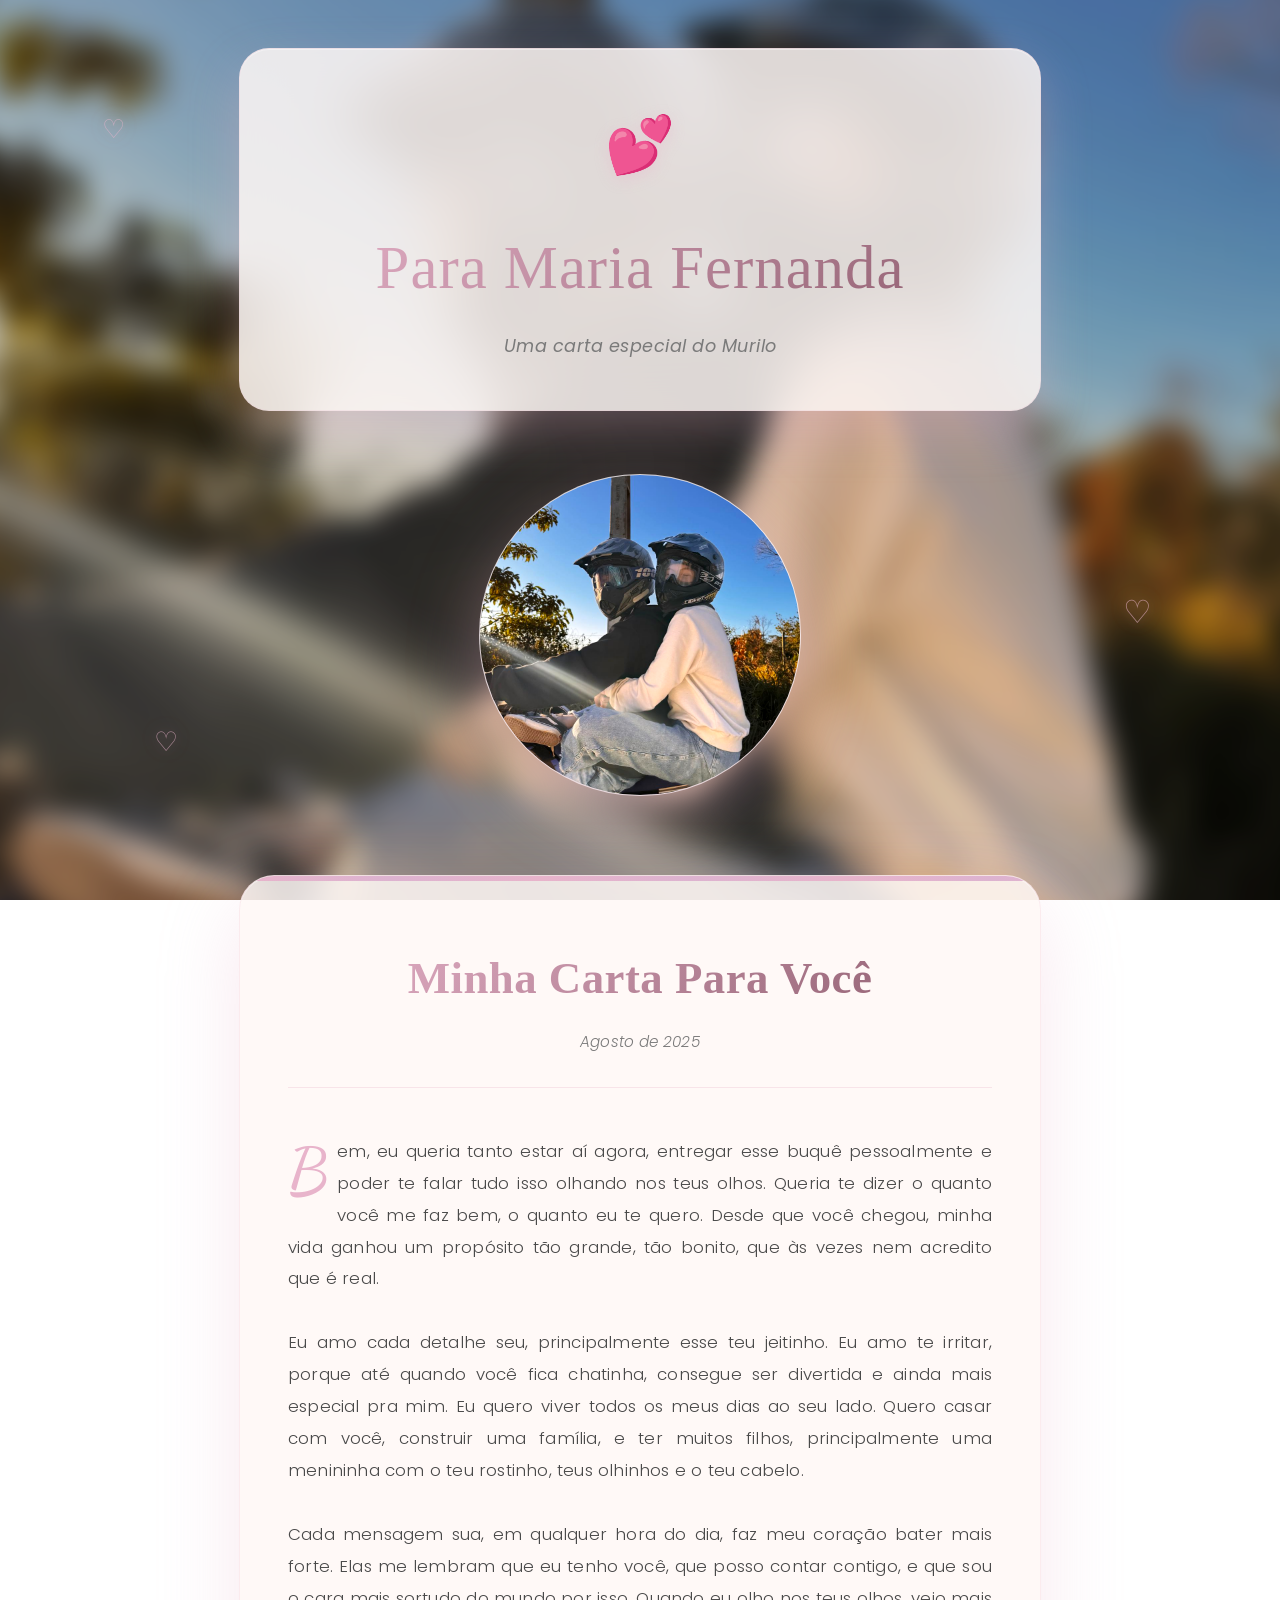
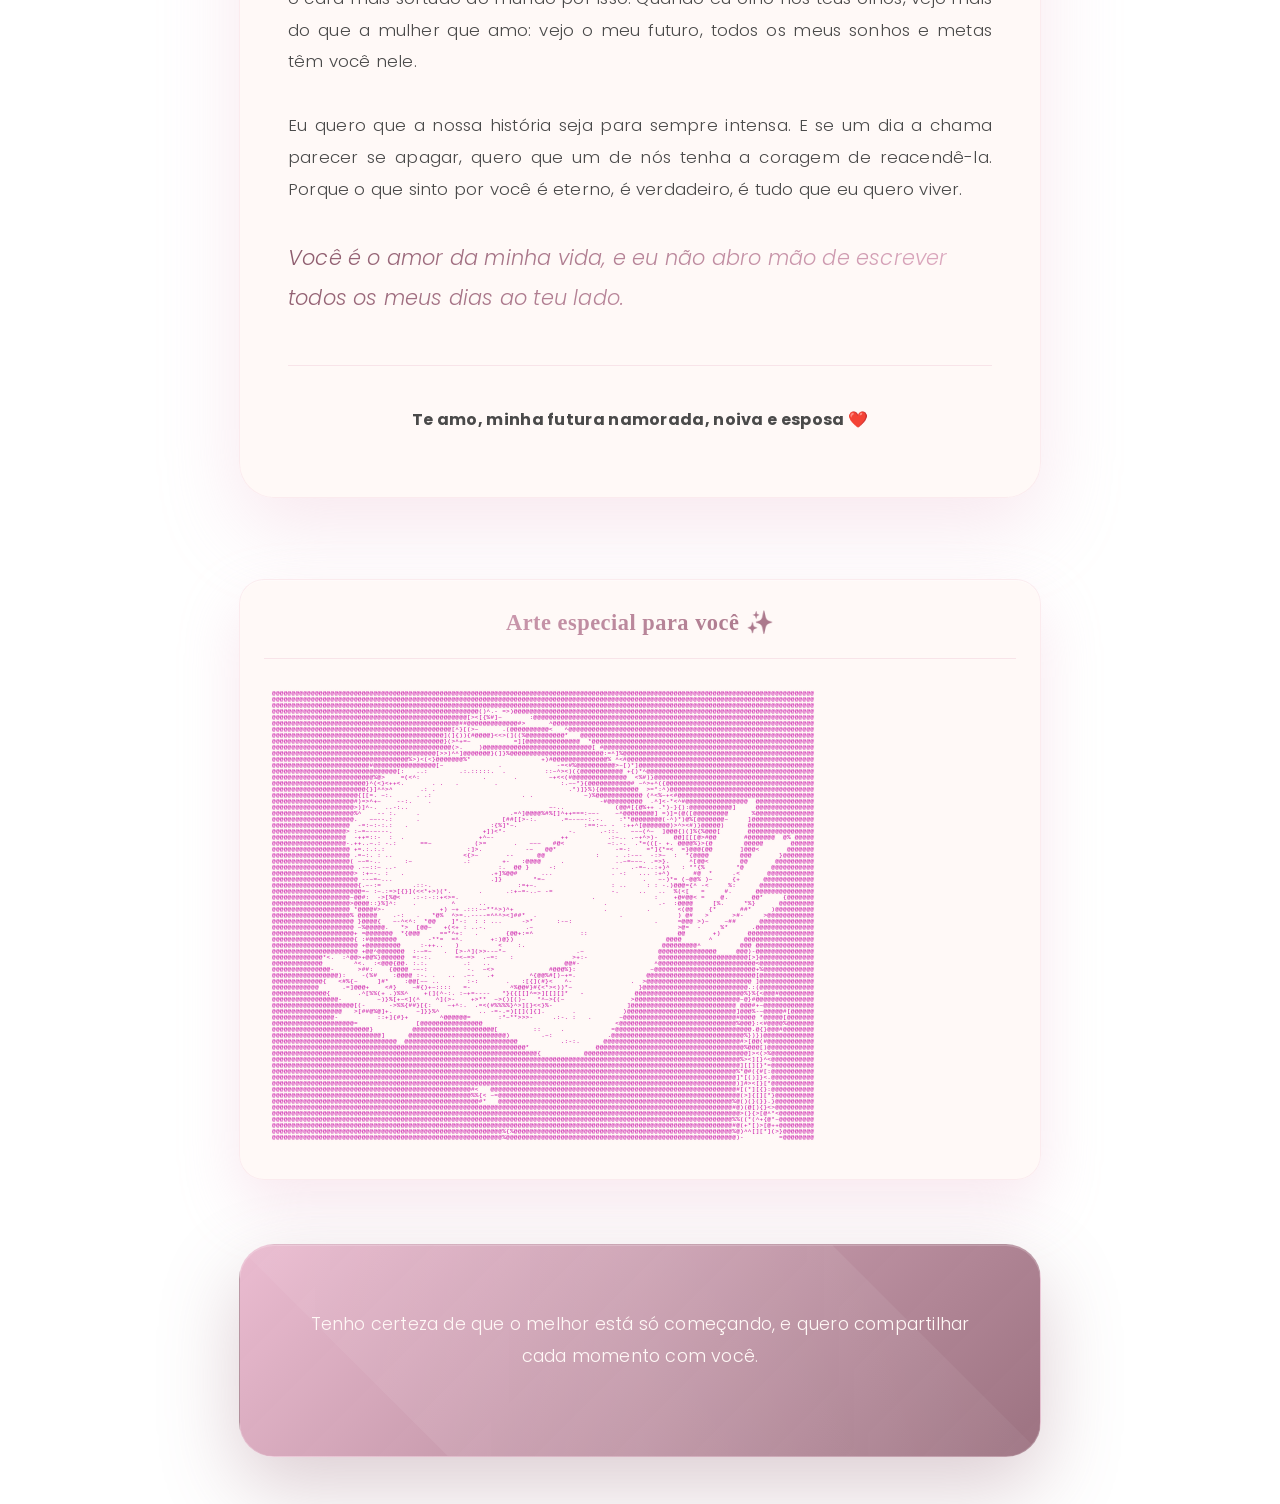
==== index.html @ eff7fea3 "Add files via upload" ====
<!DOCTYPE html>
<html lang="pt-BR">
<head>
    <meta charset="UTF-8">
    <meta name="viewport" content="width=device-width, initial-scale=1.0">
    <title>Para Mafe ❤️</title>
    <link rel="stylesheet" href="style.css">
    <link href="https://fonts.googleapis.com/css2?family=Inter:wght@300;400;500;600&family=Playfair+Display:wght@400;600;700&display=swap" rel="stylesheet">
    <link href="https://fonts.googleapis.com/css2?family=Poppins:wght@300;400;500;600;700&family=Dancing+Script:wght@400;500;600;700&family=Great+Vibes&display=swap" rel="stylesheet">
    <link href="https://fonts.cdnfonts.com/css/segoe-script" rel="stylesheet">
</head>
<body>
    <!-- Foto de fundo com blur -->
    <div class="background-photo">
        <img src="./2.jpeg" alt="Nossa foto especial" id="backgroundImg">
        <div class="photo-overlay"></div>
    </div>

    <!-- Corações flutuantes sutis -->
    <div class="floating-hearts">
        <div class="heart">♡</div>
        <div class="heart">♡</div>
        <div class="heart">♡</div>
    </div>

    <!-- Conteúdo principal -->
    <main class="container">
        <!-- Seção do cabeçalho -->
        <header class="main-header">
            <div class="heart-icon">💕</div>
            <h1 class="main-title">Para Maria Fernanda</h1>
            <p class="subtitle">Uma carta especial do Murilo</p>
        </header>

        <!-- Foto destacada no centro -->
        <section class="featured-photo-section">
            <div class="featured-photo-container">
                <div class="photo-frame-special">
                    <img src="./2.jpeg" alt="Nosso momento mais especial" onerror="this.style.display='none'; this.nextElementSibling.style.display='flex';">
                </div>
            </div>
        </section>

        <!-- Carta principal -->
        <section class="letter-section">
            <div class="letter-card">
                <div class="letter-header">
                    <h2 class="letter-title">Minha Carta Para Você</h2>
                    <div class="date">Agosto de 2025</div>
                </div>
                
                <div class="letter-content">
                    <p>Bem, eu queria tanto estar aí agora, entregar esse buquê pessoalmente e poder te falar tudo isso olhando nos teus olhos. Queria te dizer o quanto você me faz bem, o quanto eu te quero. Desde que você chegou, minha vida ganhou um propósito tão grande, tão bonito, que às vezes nem acredito que é real.</p>
                    
                    <p>Eu amo cada detalhe seu, principalmente esse teu jeitinho. Eu amo te irritar, porque até quando você fica chatinha, consegue ser divertida e ainda mais especial pra mim. Eu quero viver todos os meus dias ao seu lado. Quero casar com você, construir uma família, e ter muitos filhos, principalmente uma menininha com o teu rostinho, teus olhinhos e o teu cabelo.</p>
                    
                    <p>Cada mensagem sua, em qualquer hora do dia, faz meu coração bater mais forte. Elas me lembram que eu tenho você, que posso contar contigo, e que sou o cara mais sortudo do mundo por isso. Quando eu olho nos teus olhos, vejo mais do que a mulher que amo: vejo o meu futuro, todos os meus sonhos e metas têm você nele.</p>
                    
                    <p>Eu quero que a nossa história seja para sempre intensa. E se um dia a chama parecer se apagar, quero que um de nós tenha a coragem de reacendê-la. Porque o que sinto por você é eterno, é verdadeiro, é tudo que eu quero viver.</p>
                    
                    <p class="final-message">Você é o amor da minha vida, e eu não abro mão de escrever todos os meus dias ao teu lado.</p>
                    
                    <div class="signature">
                        <strong>Te amo, minha futura namorada, noiva e esposa ❤️</strong>
                    </div>
                </div>
            </div>
        </section>

        <!-- Arte ASCII -->
        <section class="ascii-art-section">
            <div class="ascii-container">
                <div class="ascii-frame">
                    <div class="ascii-caption">
                        <p>Arte especial para você ✨</p>
                    </div>
                    <pre class="ascii-art" id="asciiArt">
@@@@@@@@@@@@@@@@@@@@@@@@@@@@@@@@@@@@@@@@@@@@@@@@@@@@@@@@@@@@@@@@@@@@@@@@@@@@@@@@@@@@@@@@@@@@@@@@@@@@@@@@@@@@@@@@@@@@@@@@@@@@@@@@@@@@@@@@@@@
@@@@@@@@@@@@@@@@@@@@@@@@@@@@@@@@@@@@@@@@@@@@@@@@@@@@@@@@@@@@@@@@@@@@@@@@@@@@@@@@@@@@@@@@@@@@@@@@@@@@@@@@@@@@@@@@@@@@@@@@@@@@@@@@@@@@@@@@@@@
@@@@@@@@@@@@@@@@@@@@@@@@@@@@@@@@@@@@@@@@@@@@@@@@@@@@@@@@@@@@@@@@@@@@@@@@@@@@@@@@@@@@@@@@@@@@@@@@@@@@@@@@@@@@@@@@@@@@@@@@@@@@@@@@@@@@@@@@@@@
@@@@@@@@@@@@@@@@@@@@@@@@@@@@@@@@@@@@@@@@@@@@@@@@@@@@@()^.- =>)@@@@@@@@@@@@@@@@@@@@@@@@@@@@@@@@@@@@@@@@@@@@@@@@@@@@@@@@@@@@@@@@@@@@@@@@@@@@@
@@@@@@@@@@@@@@@@@@@@@@@@@@@@@@@@@@@@@@@@@@@@@@@@@@[><[{%#]~       :@@@@@@@@@@@@@@@@@@@@@@@@@@@@@@@@@@@@@@@@@@@@@@@@@@@@@@@@@@@@@@@@@@@@@@@@
@@@@@@@@@@@@@@@@@@@@@@@@@@@@@@@@@@@@@@@@@@@@@@@@##@@@@@@@@@@@@@#>      ^@@@@@@@@@@@@@@@@@@@@@@@@@@@@@@@@@@@@@@@@@@@@@@@@@@@@@@@@@@@@@@@@@@@
@@@@@@@@@@@@@@@@@@@@@@@@@@@@@@@@@@@@@@@@@@@@@@[^}[(>~      .(@@@@@@@@@@<   ^@@@@@@@@@@@@@@@@@@@@@@@@@@@@@@@@@@@@@@@@@@@@@@@@@@@@@@@@@@@@@@@
@@@@@@@@@@@@@@@@@@@@@@@@@@@@@@@@@@@@@@@@@@@@](]{)){#@@@@}<<>(]((%@@@@@@@@@@*   @@@@@@@@@@@@@@@@@@@@@@@@@@@@@@@@@@@@@@@@@@@@@@@@@@@@@@@@@@@@
@@@@@@@@@@@@@@@@@@@@@@@@@@@@@@@@@@@@@@@@@@@@}(>^+=~           =][@@@@@@@@@@@@@@  *@@@@@@@@@@@@@@@@@@@@@@@@@@@@@@@@@@@@@@@@@@@@@@@@@@@@@@@@@
@@@@@@@@@@@@@@@@@@@@@@@@@@@@@@@@@@@@@@@@@@@@@@(>.    )@@@@@@@@@@@@@@@@@@@@@@@@@@@@[ #@@@@@@@@@@@@@@@@@@@@@@@@@@@@@@@@@@@@@@@@@@@@@@@@@@@@@@
@@@@@@@@@@@@@@@@@@@@@@@@@@@@@@@@@@@@@@@@@@[>>)^^]@@@@@@@}(]}%@@@@@@@@@@@@@@@@@@@@@@@@:=^]%@@@@@@@@@@@@@@@@@@@@@@@@@@@@@@@@@@@@@@@@@@@@@@@@@
@@@@@@@@@@@@@@@@@@@@@@@@@@@@@@@@@@@%>)<(<}@@@@@@@%*                  +)#@@@@@@@@@@@@@@% ^<#@@@@@@@@@@@@@@@@@@@@@@@@@@@@@@@@@@@@@@@@@@@@@@@@
@@@@@@@@@@@@@@@@@@@@@@@@@#@@@@@@@@@@@@@@@@[~              .              -=<#%@@@@@@@@@@>~[)*]@@@@@@@@@@@@@@@@@@@@@@@@@@@@@@@@@@@@@@@@@@@@@
@@@@@@@@@@@@@@@@@@@@@@@@@@@@@@@@[:   ..:        .:.:::::.  .          ::~^><)({@@@@@@@@@@@ +{)*^@@@@@@@@@@@@@@@@@@@@@@@@@@@@@@@@@@@@@@@@@@@
@@@@@@@@@@@@@@@@@@@@@@@@@@%@>    =(<^:                .       .        ~+<<(#@@@@@@@@@@@@@@  <%#)}@@@@@@@@@@@@@@@@@@@@@@@@@@@@@@@@@@@@@@@@@
@@@@@@@@@@@@@@@@@@@@@@@@}^(<}<++<.       . .   .         .                :.~~*}{@@@@@@@@@@@# ~^>+^({@@@@@@@@@@@@@@@@@@@@@@@@@@@@@@@@@@@@@@
@@@@@@@@@@@@@@@@@@@@@@@@{}]^^>^       .: .                                  .*)]}%){@@@@@@@@@@  >=*:^)@@@@@@@@@@@@@@@@@@@@@@@@@@@@@@@@@@@@@
@@@@@@@@@@@@@@@@@@@@@@{[[=. ~:.      . .:                       . .             ~)%@@@@@@@@@@@@ (^<%~+<#@@@@@@@@@@@@@@@@@@@@@@@@@@@@@@@@@@@
@@@@@@@@@@@@@@@@@@@@@#)=>^+~    --:.    .                                           -#@@@@@@@@@  .^]<-*<^#@@@@@@@@@@@@@@@@  @@@@@@@@@@@@@@@
@@@@@@@@@@@@@@@@@@@@@>)]^-.  ..-:..                                    ~-..             (@@#[{@%++ .*)-}{):@@@@@@@@@@@]     @@@@@@@@@@@@@@@
@@@@@@@@@@@@@@@@@@@@@%^    -- :.     .                       .=^]@@@@%#%[]^++===:~~-    ~^@@@@@@@@] =)]=(@([@@@@@@@@@      %@@@@@@@@@@@@@@@
@@@@@@@@@@@@@@@@@@@@@.   ~~--.:      .                     [##[[>-:.      .=~-~~-:.-.    :**@@@@@@@@(-^)*)@%[@@@@@@@~     ]@@@@@@@@@@@@@@@@
@@@@@@@@@@@@@@@@@@@@  -=:~:-:.:   .                     :{%]*~.                 :==:~- -  :++^[@@@@@@@)>^><#)}@@@@@)      @@@@@@@@@@@@@@@@@
@@@@@@@@@@@@@@@@@@@> :~=~-~---.                       +])<*-                -.      .-::.   ~~~(^~  ]@@@{)(]%{%@@@[       @@@@@@@@@@@@@@@@@
@@@@@@@@@@@@@@@@@@@  -++=::-  :  .                   +^~-                 ++          .:~.. .~+^>)-    @@][[[@>#@@       #@@@@@@@  @% @@@@@
@@@@@@@@@@@@@@@@@@@-.++..~.: -.:      ==~           (>=       .   ~~~   #@<           ~:.-.  .*=(([- +. @@@@%}>{@        @@@@@       @@@@@@
@@@@@@@@@@@@@@@@@@@@ +=.:.:.:                     :]>.           -~   @@*               -=-:    =*]{*=<  =}@@@{@@       ]@@@<       @@@@@@@
@@@@@@@@@@@@@@@@@@@@ .=~:. : ..                  <{>~       --      @@             :    . .:-~-  -:>~  :  *{@@@@        @@@       }@@@@@@@@
@@@@@@@@@@@@@@@@@@@@( ~~=-..      :~             .:        +-   :@@@@     .             ..~=~~~. .=>}.     ^[@@<        @@       @@@@@@@@@@
@@@@@@@@@@@@@@@@@@@@@ .-~::~ ..-                          :.  @@ }     -:              ..   .-=~..:+)^   : **{%        *@       @@@@@@@@@@@
@@@@@@@@@@@@@@@@@@@@@> :+~-. :   .                      .+]%@@#      ...               . -:   ... :+^)      #@  *     .<       @@@@@@@@@@@@
@@@@@@@@@@@@@@@@@@@@@@ --~=~...                         .]}        *=~                         .   ~-)*= (~@@% )~     {+      @@@@@@@@@@@@@
@@@@@@@@@@@@@@@@@@@@@@{.~-:=        .::-.                      :=+~.                   : ..     : : -.)@@@={^ -<     %:      @@@@@@@@@@@@@@
@@@@@@@@@@@@@@@@@@@@@@@=~ :~.:=>[{}](<<*+>)(*.       .      .:+~=-..~ -=               -.     ..   ..  %(<[   =     #.      @@@@@@@@@@@@@@@
@@@@@@@@@@@@@@@@@@@@~@@#:  ->[%@<   .:-:-::+<>=.                                  .               :    +@#@@< =    @.      @@*     {@@@@@@@
@@@@@@@@@@@@@@@@@@@@>@@@@::}%]^:    .         ^      ..                              .             .-  :@@@@     [%.     *%}      @@@@@@@@@
@@@@@@@@@@@@@@@@@@@@ *@@@@#>-              +) ~+ .:::-~**^>)^+                       .          .       <(@@    {*      ##*     )@@@@@@@@@@
@@@@@@@@@@@@@@@@@@@@% @@@@@    .-:   .   *@%  ^>=..----=^^^><]##*  .                     .              ) @#   >      >#-     >@@@@@@@@@@@@
@@@@@@@@@@@@@@@@@@@@@ }@@@@{   ~-^<^:  *@@    ]*-:  : : ...     ->*      :-~:                     .     =@@@ >)~    ~##      @@@@@@@@@@@@@@
@@@@@@@@@@@@@@@@@@@@@ ~%@@@@@.   *>  [@@~   +(<+ : ..-.          .~                                     >@=  -     %*      .@@@@@@@@@@@@@@@
@@@@@@@@@@@@@@@@@@@@@+ =@@@@@@@  *{@@@     ==*^+:   .       {@@+:=^            ::                       @@       +)       @@@@@@@@@@@@@@@@@
@@@@@@@@@@@@@@@@@@@@@{ :#@@@@@@@        -**=  =^.       +:)@})                                       @@@@       ^        @@@@@@@@@@@@@@@@@@
@@@@@@@@@@@@@@@@@@@@@@ +@@@@@@@@@     :-++..   )          <    :.                                   @@@@@@@@@^          @@@ @@@@@@@@@@@@@@@
@@@@@@@@@@@@@@@@@@@@@@ +@@^@@@@@@@  :-~=~   .  [>-^](>>--~*~                  .~                   @@@@@@@@@@@@@@@     @@@)-@@@@@@@@@@@@@@@
@@@@@@@@@@@@@*<.  :^@@>+@@%}@@@@@@  =:-:.      =<~=>  .~=:   :               >+:-                  @@@@@@@@@@@@@@@@@@@@@@@[>}@@@@@@@@@@@@@@
@@@@@@@@@@@@@        ^<.  :<@@@{@@. :.:.         .:   ..                   @@#-                   ^@@@@@@@@@@@@@@@@@@@@@@@@@<@@@@@@@@@@@@@@
@@@@@@@@@@@@@@@-      >##:    {@@@@ -~-:          -.  ~<>              #@@@%}:                   ~@@@@@@@@@@@@@@@@@@@@@@@@@@+%@@@@@@@@@@@@@
@@@@@@@@@@@@@@@@@):    -(%#    :@@@@ :-. .   ..  .~-   .+         ^{@@%#[)~+=.                  @@@@@@@@@@@@@@@@@@@@@@@@@@@@[@@@@@@@@@@@@@@
@@@@@@@@@@@@@{   <#%{~     ]#*    :@@[~~ ..       :-:       .   :[{](#}<   ^-               .  >@@@@@@@@@@@@@@@@@@@@@@@@@@@ ]@@@@@@@@@@@@@@
@@@@@@@@@@@@      .=]@@@+    <#}    ~#{)+~::::   =-          ^%@@#}#{<*><))*~                 }@@@@@@@@@@@@@@@@@@@@@@@@@@@.:(@@@@@@@@@@@@@@
@@@@@@@@@@@@@@{       .^[%%(+ .)%%^    +(](^-:. :~+=----   *}{{[[]^=>][[][]*   -             @@@@@@@@@@@@@@@@@@@@@@@@@@@@%}%{<@@@#@@@@@@@@@
@@@@@@@@@@@@@@@@@-         ~)}%[+~<](^    ^](>-    +>**  ~>()[()~   *^~>{(~                 >@@@@@@@@@@@@@@@@@@@@@@@@@@@~@}#@@@@@@@@@@@@@@@
@@@@@@@@@@@@@@@@@@@@@[(-      ->%%{##}[{:    ~+^:.  .=<(#%%%%}^>][}<<}%-                   ]@@@@@@@@@@@@@@@@@@@@@@@@@@@ @@@#+~@@@@@@@@@@@@@
@@@@@@@@@@@@@@@@@@   >[##@%@]+.      ~]}}%^          .. -=-.=)[[](]{].       .            )@@@@@@@@@@@@@@@@@@@@@@@@@@@@]@@@%-~@@@@@#[@@@@@@
@@@@@@@@@@@@@@@@-          ::+]{#}+        ^@@@@@@=       :*~**>>>-     .:-. :   .       ~@@@@@@@@@@@@@@@@@@@@@@@@@@@@@#@@@@ *@@@@@[@@@@@@@
@@@@@@@@@@@@@@@@@@@@@=               [@@@@@@@@@@@@@@@@                                  <@@@@@@@@@@@@@@@@@@@@@@@@@@@@@@%@@@}:<#@@@@%@@@@@@@
@@@@@@@@@@@@@@@@@@@@@@@@@}          @@@@@@@@@@@@@@@@@@@@@[         ::     .            =@@@@@@@@@@@@@@@@@@@@@@@@@@@@@@@@@@@.@{}@@@#@@@@@@@@
@@@@@@@@@@@@@@@@@@@@@@@@@@@@]      @@@@@@@@@@@@@@@@@@@@@@@@@)        .~:              .@@@@@@@@@@@@@@@@@@@@@@@@@@@@@@@@@@%})})@@@@@@@@@@@@@
@@@@@@@@@@@@@@@@@@@@@@@@@@@@@@@@  @@@@@@@@@@@@@@@@@@@@@@@@@@@@@           .:-:.      @@@@@@@@@@@@@@@@@@@@@@@@@@@@@@@@@@@#>[@@(#@@@@@@@@@@@@
@@@@@@@@@@@@@@@@@@@@@@@@@@@@@@@@@@@@@@@@@@@@@@@@@@@@@@@@@@@@@@@@@*                 @@@@@@@@@@@@@@@@@@@@@@@@@@@@@@@@@@@@@@%@@@[)@@@@@@@@@@@@
@@@@@@@@@@@@@@@@@@@@@@@@@@@@@@@@@@@@@@@@@@@@@@@@@@@@@@@@@@@@@@@@@@@@{           @@@@@@@@@@@@@@@@@@@@@@@@@@@@@@@@@@@@@@@@@@]><(>%@@@@@@@@@@@
@@@@@@@@@@@@@@@@@@@@@@@@@@@@@@@@@@@@@@@@@@@@@@@@@@@@@@@@@@@@@@@@@@@@@@@@@@@@@@@@@@@@@@@@@@@@@@@@@@@@@@@@@@@@@@@@@@@@@@@@%><][}^<@@@@@@@@@@@
@@@@@@@@@@@@@@@@@@@@@@@@@@@@@@@@@@@@@@@@@@@@@@@@@@@@@@@@@@@@@@@@@@@@@@@@@@@@@@@@@@@@@@@@@@@@@@@@@@@@@@@@@@@@@@@@@@@@@@@@][[][}*=@@@@@@@@@@@
@@@@@@@@@@@@@@@@@@@@@@@@@@@@@@@@@@@@@@@@@@@@@@@@@@@@@@@@@@@@@@@@@@@@@@@@@@@@@@@@@@@@@@@@@@@@@@@@@@@@@@@@@@@@@@@@@@@@@@@%*@#({#[:@@@@@@@@@@@
@@@@@@@@@@@@@@@@@@@@@@@@@@@@@@@@@@@@@@@@@@@@@@@@@@@@@@@@@@@@@@@@@@@@@@@@@@@@@@@@@@@@@@@@@@@@@@@@@@@@@@@@@@@@@@@@@@@@@@@]*[()]}<.@@@@@@@@@@@
@@@@@@@@@@@@@@@@@@@@@@@@@@@@@@@@@@@@@@@@@@@@@@@@@@@@@@@@@@@@@@@@@@@@@@@@@@@@@@@@@@@@@@@@@@@@@@@@@@@@@@@@@@@@@@@@@@@@@@@)]#><[}[*@@@@@@@@@@@
@@@@@@@@@@@@@@@@@@@@@@@@@@@@@@@@@@@@@@@@@@@@@@@@@@@#<   @@@@@@@@@@@@@@@@@@@@@@@@@@@@@@@@@@@@@@@@@@@@@@@@@@@@@@@@@@@@@@@#[(*][{}:@@@@@@@@@@@
@@@@@@@@@@@@@@@@@@@@@@@@@@@@@@@@@@@@@@@@@@@@@@@@@@@%%{< ~=@@@@@@@@@@@@@@@@@@@@@@@@@@@@@@@@@@@@@@@@@@@@@@@@@@@@@@@@@@@@@@(>]{[][*}@@@@@@@@@@
@@@@@@@@@@@@@@@@@@@@@@@@@@@@@@@@@@@@@@@@@@@@@@@@@@@@@#*   @@@@@@@@@@@@@@@@@@@@@@@@@@@@@@@@@@@@@@@@@@@@@@@@@@@@@@@@@@@@%@()(}(}}.}@@@@@@@@@@
@@@@@@@@@@@@@@@@@@@@@@@@@@@@@@@@@@@@@@@@@@@@@@@@@@@@@@@@@@@@@@@@@@@@@@@@@@@@@@@@@@@@@@@@@@@@@@@@@@@@@@@@@@@@@@@@@@@@@@#@)(@[){}<>@@@@@@@@@@
@@@@@@@@@@@@@@@@@@@@@@@@@@@@@@@@@@@@@@@@@@@@@@@@@@@@@@@@@@@@@@@@@@@@@@@@@@@@@@@@@@@@@@@@@@@@@@@@@@@@@@@@@@@@@@@@@@@@@@@@>(}{>[@^*<@@@@@@@@@
@@@@@@@@@@@@@@@@@@@@@@@@@@@@@@@@@@@@@@@@@@@@@@@@@@@@@@@@@@@@@@@@@@@@@@@@@@@@@@@@@@@@@@@@@@@@@@@@@@@@@@@@@@@@@@@@@@@@@@%%((*(^+{@*~@@@@@@@@@
@@@@@@@@@@@@@@@@@@@@@@@@@@@@@@@@@@@@@@@@@@@@@@@@@@@@@@@@@@@@@@@@@@@@@@@@@@@@@@@@@@@@@@@@@@@@@@@@@@@@@@@@@@@@@@@@@@@@@@#@(+*[)>[@++@@@@@@@@@
@@@@@@@@@@@@@@@@@@@@@@@@@@@@@@@@@@@@@@@@@@@@@@@@@@@@@@@@@@@%{%@@@@@@@@@@@@@@@@@@@@@@@@@@@@@@@@@@@@@@@@@@@@@@@@@@@@@@@@%@)^^[][*](>}@@@@@@@@
@@@@@@@@@@@@@@@@@@@@@@@@@@@@@@@@@@@@@@@@@@@@@@@@@@@@@@@@@@@%@@@@@@@@@@@@@@@@@@@@@@@@@@@@@@@@@@@@@@@@@@@@@@@@@@@@@@@@@@@)-         =@@@@@@@@
                    </pre>
                </div>
            </div>
        </section>

        <!-- Mensagem final -->
        <footer class="final-section">
            <div class="final-message-card">
                <p>Tenho certeza de que o melhor está só começando, e quero compartilhar cada momento com você.</p>
            </div>
        </footer>
    </main>

    <script src="script.js"></script
---- style.css ----
* {
    margin: 0;
    padding: 0;
    box-sizing: border-box;
}

:root {
    /* Paleta romântica e aesthetic */
    --rose-gold: #e8b4cb;
    --soft-pink: #f8d7da;
    --blush: #fadadd;
    --mauve: #ddb3d0;
    --dusty-rose: #d4a5a5;
    --cream: #fff8f6;
    --pearl: #faf7f4;
    --sage: #b8c5b8;
    --lavender: #e6dff0;
    --burgundy: #8b5a6b;
    --charcoal: #4a4a4a;
    --soft-gray: #7a7a7a;
    
    /* Sombras suaves */
    --shadow-soft: rgba(232, 180, 203, 0.3);
    --shadow-medium: rgba(232, 180, 203, 0.4);
    --shadow-strong: rgba(139, 90, 107, 0.3);
    
    /* Vidro fosco */
    --glass: rgba(255, 248, 246, 0.85);
    --glass-border: rgba(232, 180, 203, 0.2);
}

body {
    font-family: 'Poppins', sans-serif;
    line-height: 1.7;
    color: var(--charcoal);
    min-height: 100vh;
    overflow-x: hidden;
    font-weight: 300;
    letter-spacing: 0.3px;
}

/* Foto de fundo com blur aesthetic */
.background-photo {
    position: fixed;
    top: 0;
    left: 0;
    width: 100%;
    height: 100%;
    z-index: -2;
    overflow: hidden;
}

.background-photo img {
    width: 100%;
    height: 100%;
    object-fit: cover;
    filter: blur(12px) brightness(0.8) sepia(20%) saturate(1.2);
    transform: scale(1.15);
    transition: all 0.5s ease;
}

.photo-overlay {
    position: absolute;
    top: 0;
    left: 0;
    width: 100%;
    height: 100%;
    background: linear-gradient(
        145deg, 
        rgba(232, 180, 203, 0.35) 0%, 
        rgba(248, 215, 218, 0.25) 30%,
        rgba(255, 248, 246, 0.4) 70%,
        rgba(221, 179, 208, 0.3) 100%
    );
    z-index: -1;
}

/* Animações suaves e romantic */
@keyframes floatGentle {
    0%, 100% { 
        transform: translateY(0px) rotate(0deg); 
        opacity: 0.7;
    }
    50% { 
        transform: translateY(-15px) rotate(2deg); 
        opacity: 1;
    }
}

@keyframes fadeInSoft {
    from {
        opacity: 0;
        transform: translateY(25px) scale(0.98);
    }
    to {
        opacity: 1;
        transform: translateY(0) scale(1);
    }
}

@keyframes breathe {
    0%, 100% { transform: scale(1); }
    50% { transform: scale(1.01); }
}

@keyframes shimmerRose {
    0% { 
        background-position: -300px 0;
        opacity: 0;
    }
    50% {
        opacity: 1;
    }
    100% { 
        background-position: calc(300px + 100%) 0;
        opacity: 0;
    }
}

@keyframes heartbeat {
    0%, 100% { transform: scale(1); }
    25% { transform: scale(1.05); }
    50% { transform: scale(1); }
    75% { transform: scale(1.02); }
}

/* Corações flutuantes aesthetic */
.floating-hearts {
    position: fixed;
    top: 0;
    left: 0;
    width: 100%;
    height: 100%;
    pointer-events: none;
    z-index: 1;
}

.heart {
    position: absolute;
    font-size: 1.8rem;
    color: rgba(232, 180, 203, 0.6);
    animation: floatGentle 8s ease-in-out infinite;
    text-shadow: 0 0 20px rgba(232, 180, 203, 0.4);
    filter: drop-shadow(0 2px 4px rgba(232, 180, 203, 0.3));
}

.heart:nth-child(1) {
    top: 12%;
    left: 8%;
    animation-delay: 0s;
    font-size: 1.6rem;
}

.heart:nth-child(2) {
    top: 65%;
    right: 10%;
    animation-delay: 3s;
    font-size: 2rem;
}

.heart:nth-child(3) {
    bottom: 15%;
    left: 12%;
    animation-delay: 6s;
    font-size: 1.7rem;
}

/* Container principal */
.container {
    max-width: 850px;
    margin: 0 auto;
    padding: 3rem 1.5rem;
    position: relative;
    z-index: 2;
}

/* Cabeçalho romantic */
.main-header {
    text-align: center;
    margin-bottom: 4rem;
    animation: fadeInSoft 1.2s ease-out;
    background: var(--glass);
    backdrop-filter: blur(25px);
    border-radius: 30px;
    padding: 3rem 2rem;
    border: 1.5px solid var(--glass-border);
    box-shadow: 
        0 20px 50px var(--shadow-soft),
        inset 0 1px 0 rgba(255, 255, 255, 0.4);
}

.heart-icon {
    font-size: 3.5rem;
    margin-bottom: 1.5rem;
    animation: heartbeat 4s infinite ease-in-out;
    filter: drop-shadow(0 4px 8px rgba(232, 180, 203, 0.4));
}

.main-title {
    font-family: 'Segoe Script', cursive;
    font-size: 3.8rem;
    font-weight: 400;
    background: linear-gradient(135deg, var(--rose-gold), var(--burgundy));
    -webkit-background-clip: text;
    -webkit-text-fill-color: transparent;
    background-clip: text;
    margin-bottom: 0.8rem;
    text-shadow: none;
    letter-spacing: 1px;
}

.subtitle {
    font-size: 1.1rem;
    color: var(--soft-gray);
    font-weight: 400;
    font-style: italic;
    letter-spacing: 0.5px;
}

/* Seção da foto destacada aesthetic */
.featured-photo-section {
    margin-bottom: 5rem;
    animation: fadeInSoft 1.2s ease-out 0.4s both;
}

.featured-photo-container {
    display: flex;
    justify-content: center;
    align-items: center;
}

.photo-frame-special {
    position: relative;
    width: 320px;
    height: 320px;
    border-radius: 50%;
    overflow: hidden;
    background: var(--pearl);
    box-shadow: 
        0 25px 70px var(--shadow-medium),
        inset 0 0 0 8px rgba(232, 180, 203, 0.2),
        0 0 0 1px rgba(255, 255, 255, 0.8);
    animation: breathe 6s ease-in-out infinite;
    transition: all 0.4s cubic-bezier(0.4, 0, 0.2, 1);
    position: relative;
}

.photo-frame-special::before {
    content: '';
    position: absolute;
    top: -3px;
    left: -3px;
    right: -3px;
    bottom: -3px;
    border-radius: 50%;
    background: linear-gradient(45deg, var(--rose-gold), var(--mauve), var(--rose-gold));
    z-index: -1;
    opacity: 0.7;
}

.photo-frame-special:hover {
    transform: scale(1.03) rotate(1deg);
    box-shadow: 
        0 35px 90px var(--shadow-strong),
        inset 0 0 0 8px rgba(232, 180, 203, 0.3),
        0 0 0 1px rgba(255, 255, 255, 1);
}

.photo-frame-special img {
    width: 100%;
    height: 100%;
    object-fit: cover;
    display: block;
    filter: saturate(1.1) contrast(1.05);
}

.photo-placeholder-special {
    display: flex;
    flex-direction: column;
    align-items: center;
    justify-content: center;
    height: 100%;
    padding: 2rem;
    text-align: center;
    background: linear-gradient(135deg, var(--blush), var(--cream));
    color: var(--soft-gray);
    position: absolute;
    top: 0;
    left: 0;
    width: 100%;
}

.placeholder-heart {
    font-size: 4rem;
    margin-bottom: 1rem;
    animation: heartbeat 3s infinite;
    color: var(--rose-gold);
}

.photo-caption {
    position: absolute;
    bottom: -70px;
    left: 50%;
    transform: translateX(-50%);
    background: var(--glass);
    backdrop-filter: blur(20px);
    border-radius: 25px;
    padding: 1.2rem 2.5rem;
    border: 1px solid var(--glass-border);
    box-shadow: 0 15px 35px var(--shadow-soft);
}

.photo-caption p {
    font-family: 'Dancing Script', cursive;
    font-size: 1.3rem;
    color: var(--burgundy);
    font-weight: 500;
    margin: 0;
    text-align: center;
    letter-spacing: 0.3px;
}

/* Carta aesthetic */
.letter-section {
    margin-bottom: 5rem;
    animation: fadeInSoft 1.2s ease-out 0.8s both;
}

.letter-card {
    background: var(--glass);
    backdrop-filter: blur(25px);
    border-radius: 35px;
    padding: 4rem 3rem;
    box-shadow: 
        0 30px 80px var(--shadow-soft),
        inset 0 1px 0 rgba(255, 255, 255, 0.5);
    border: 1.5px solid var(--glass-border);
    position: relative;
    overflow: hidden;
}

.letter-card::before {
    content: '';
    position: absolute;
    top: 0;
    left: 0;
    right: 0;
    height: 5px;
    background: linear-gradient(90deg, var(--rose-gold), var(--mauve), var(--rose-gold));
    background-size: 300px 100%;
    animation: shimmerRose 4s ease-in-out infinite;
}

.letter-header {
    text-align: center;
    margin-bottom: 3rem;
    padding-bottom: 2rem;
    border-bottom: 1px solid rgba(232, 180, 203, 0.3);
}

.letter-title {
    font-family: 'Segoe Script', cursive;
    font-size: 2.8rem;
    background: linear-gradient(135deg, var(--rose-gold), var(--burgundy));
    -webkit-background-clip: text;
    -webkit-text-fill-color: transparent;
    background-clip: text;
    margin-bottom: 0.8rem;
    font-weight: 600;
    letter-spacing: 0.5px;
}

.date {
    color: var(--soft-gray);
    font-style: italic;
    font-size: 0.95rem;
    font-weight: 300;
    letter-spacing: 0.3px;
}

.letter-content p {
    margin-bottom: 2rem;
    font-size: 1.05rem;
    line-height: 1.9;
    color: var(--charcoal);
    text-align: justify;
    font-weight: 300;
    letter-spacing: 0.2px;
}

.letter-content p:first-of-type::first-letter {
    font-size: 4rem;
    font-family: 'Dancing Script', cursive;
    float: left;
    line-height: 1;
    padding-right: 8px;
    padding-top: 4px;
    color: var(--rose-gold);
    font-weight: 600;
}

.final-message {
    font-size: 1.3rem !important;
    font-weight: 500;
    background: linear-gradient(135deg, var(--burgundy), var(--rose-gold));
    -webkit-background-clip: text;
    -webkit-text-fill-color: transparent;
    background-clip: text;
    text-align: left !important;
    margin-bottom: 3rem !important;
    font-style: italic;
    line-height: 1.6;
}

.signature {
    text-align: center;
    margin-top: 3rem;
    padding-top: 2.5rem;
    border-top: 1px solid rgba(232, 180, 203, 0.3);
}

.signature p {
    margin-bottom: 0.8rem !important;
    font-weight: 500;
}

.author {
    font-family: 'Dancing Script', cursive;
    font-size: 1.6rem !important;
    background: linear-gradient(135deg, var(--rose-gold), var(--burgundy));
    -webkit-background-clip: text;
    -webkit-text-fill-color: transparent;
    background-clip: text;
    font-weight: 600;
    letter-spacing: 0.5px;
}

/* Seção final aesthetic */
.final-section {
    animation: fadeInSoft 1.2s ease-out 1.2s both;
}

.final-message-card {
    background: linear-gradient(135deg, 
        rgba(232, 180, 203, 0.9), 
        rgba(139, 90, 107, 0.85)
    );
    backdrop-filter: blur(25px);
    color: var(--cream);
    padding: 4rem 3rem;
    border-radius: 35px;
    text-align: center;
    box-shadow: 
        0 30px 80px var(--shadow-strong),
        inset 0 1px 0 rgba(255, 255, 255, 0.2);
    border: 1px solid rgba(255, 255, 255, 0.2);
    position: relative;
    overflow: hidden;
}

.final-message-card::before {
    content: '';
    position: absolute;
    top: -50%;
    left: -50%;
    width: 200%;
    height: 200%;
    background: linear-gradient(45deg, transparent, rgba(255,255,255,0.1), transparent);
    transform: rotate(45deg);
    animation: shimmerRose 5s ease-in-out infinite;
}

.final-message-card h3 {
    font-family: 'Dancing Script', cursive;
    font-size: 2.2rem;
    margin-bottom: 2rem;
    font-weight: 600;
    position: relative;
    z-index: 1;
    letter-spacing: 0.5px;
}

.final-message-card p {
    font-size: 1.1rem;
    line-height: 1.8;
    margin-bottom: 1.2rem;
    position: relative;
    z-index: 1;
    font-weight: 300;
    letter-spacing: 0.2px;
}

.hearts {
    font-size: 1.8rem;
    margin-top: 2rem;
    animation: heartbeat 3s infinite;
    position: relative;
    z-index: 1;
    filter: drop-shadow(0 2px 4px rgba(0, 0, 0, 0.2));
}

/* Responsividade aesthetic */
@media (max-width: 768px) {
    .container {
        padding: 2rem 1.2rem;
    }
    
    .main-header {
        padding: 2.5rem 1.8rem;
        margin-bottom: 3rem;
    }
    
    .main-title {
        font-size: 3rem;
    }
    
    .letter-title {
        font-size: 2.2rem;
    }
    
    .letter-card {
        padding: 3rem 2rem;
    }
    
    .final-message-card {
        padding: 3rem 2rem;
    }
    
    .photo-frame-special {
        width: 280px;
        height: 280px;
    }
    
    .photo-caption {
        bottom: -60px;
        padding: 1rem 2rem;
    }
    
    .letter-content p:first-of-type::first-letter {
        font-size: 3rem;
    }
}

@media (max-width: 480px) {
    .main-title {
        font-size: 2.5rem;
    }
    
    .letter-title {
        font-size: 2rem;
    }
    
    .letter-content p {
        font-size: 1rem;
    }
    
    .heart-icon {
        font-size: 3rem;
    }
    
    .photo-frame-special {
        width: 250px;
        height: 250px;
    }
    
    .main-header {
        padding: 2rem 1.5rem;
    }
    
    .letter-card {
        padding: 2.5rem 1.8rem;
    }
    
    .final-message-card {
        padding: 2.5rem 1.8rem;
    }
    
    .letter-content p:first-of-type::first-letter {
        font-size: 2.5rem;
        padding-right: 6px;
    }
}

/* Detalhes aesthetic extras */
.letter-content p::selection {
    background: var(--blush);
    color: var(--burgundy);
}

.letter-content p::-moz-selection {
    background: var(--blush);
    color: var(--burgundy);
}

/* Scroll suave */
html {
    scroll-behavior: smooth;
}

/* Efeito adicional para quando não há foto */
.background-photo img[style*="display: none"] + .photo-overlay {
    background: linear-gradient(135deg, 
        var(--cream) 0%, 
        var(--pearl) 50%, 
        var(--blush) 100%
    );
}




/* Seção da Arte ASCII - Versão funcional */
.ascii-art-section {
    margin: 4rem 0;
    animation: fadeInSoft 1.2s ease-out 1s both;
}

.ascii-container {
    display: flex;
    justify-content: center;
    align-items: center;
}

.ascii-frame {
    display: grid;
    position: relative;
    background: var(--glass);
    backdrop-filter: blur(25px);
    border-radius: 25px;
    padding: 1.5rem;
    border: 1.5px solid var(--glass-border);
    box-shadow: 
        0 25px 60px var(--shadow-soft),
        inset 0 1px 0 rgba(255, 255, 255, 0.4);
    width: 100%;
    max-width: 100%;
    
    /* SCROLL HORIZONTAL FUNCIONANDO */
    overflow-x: auto;
    overflow-y: hidden;
    scroll-behavior: smooth;
    -webkit-overflow-scrolling: touch;
}


.ascii-art {
    font-family: 'Courier New', monospace;
    font-size: 6px;
    line-height: 1;
    color: #c500a3;
    white-space: pre;
    margin: 0;
    padding: 0.5rem;
    text-shadow: 0 0 2px rgba(232, 180, 203, 0.3);
    background: transparent;
    border: none;
    outline: none;
    
    /* CRUCIAL: Definir largura e altura corretas */
    width: max-content;
    height: auto;
    display: block;
    
    /* Garantir que não quebre */
    word-wrap: normal;
    word-break: keep-all;
    overflow-wrap: normal;
}

/* Scrollbar estilizada e funcional */
.ascii-frame::-webkit-scrollbar {
    height: 12px;
}

.ascii-frame::-webkit-scrollbar-track {
    background: linear-gradient(90deg, 
        rgba(232, 180, 203, 0.2) 0%, 
        rgba(248, 215, 218, 0.3) 50%, 
        rgba(232, 180, 203, 0.2) 100%
    );
    border-radius: 6px;
    margin: 0 10px;
}

.ascii-frame::-webkit-scrollbar-thumb {
    background: linear-gradient(90deg, var(--rose-gold), var(--mauve));
    border-radius: 6px;
    border: 2px solid rgba(255, 255, 255, 0.3);
    box-shadow: 
        0 2px 6px rgba(232, 180, 203, 0.4),
        inset 0 1px 0 rgba(255, 255, 255, 0.3);
    transition: all 0.3s ease;
}

.ascii-frame::-webkit-scrollbar-thumb:hover {
    background: linear-gradient(90deg, var(--burgundy), var(--rose-gold));
    box-shadow: 
        0 3px 8px rgba(232, 180, 203, 0.6),
        inset 0 1px 0 rgba(255, 255, 255, 0.4);
    transform: scaleY(1.1);
}

/* Para Firefox */
.ascii-frame {
    scrollbar-width: thin;
    scrollbar-color: var(--rose-gold) rgba(232, 180, 203, 0.2);
}


.ascii-art:hover {
    text-shadow: 0 0 4px rgba(232, 180, 203, 0.5);
    transition: all 0.3s ease;
}

.ascii-caption {
    text-align: center;
    margin-bottom: 1.5rem;
    padding-bottom: 1rem;
    border-bottom: 1px solid rgba(232, 180, 203, 0.3);
}

.ascii-caption p {
    font-family: 'Segoe Script', cursive;
    font-size: 1.4rem;
    background: linear-gradient(135deg, var(--rose-gold), var(--burgundy));
    -webkit-background-clip: text;
    -webkit-text-fill-color: transparent;
    background-clip: text;
    font-weight: 600;
    letter-spacing: 0.5px;
    margin: 0;
}

/* MEDIA QUERIES */
@media (max-width: 768px) {
    .ascii-frame {
        padding: 1rem;
        margin: 0 0.5rem;
    }
    
    .ascii-frame::-webkit-scrollbar {
        height: 10px;
    }
    
    .ascii-caption p {
        font-size: 1.2rem;
    }
}

@media (max-width: 480px) {
    .ascii-frame {
        padding: 0.8rem;
        margin: 0 0.25rem;
    }
    
    .ascii-frame::-webkit-scrollbar {
        height: 8px;
    }
    
    .ascii-caption p {
        font-size: 1.1rem;
    }
}

/* Animações */
.ascii-art-section.in-view .ascii-art {
    animation: breathe 8s ease-in-out infinite, fadeInCenter 2s ease-out;
}

@keyframes fadeInCenter {
    from {
        opacity: 0;
        transform: translateY(20px);
    }
    to {
        opacity: 1;
        transform: translateY(0);
    }
}

.ascii-frame:hover {
    box-shadow: 
        0 30px 80px var(--shadow-medium),
        inset 0 1px 0 rgba(255, 255, 255, 0.6),
        0 0 20px rgba(232, 180, 203, 0.2);
    transform: translateY(-2px);
    transition: all 0.3s ease;
}
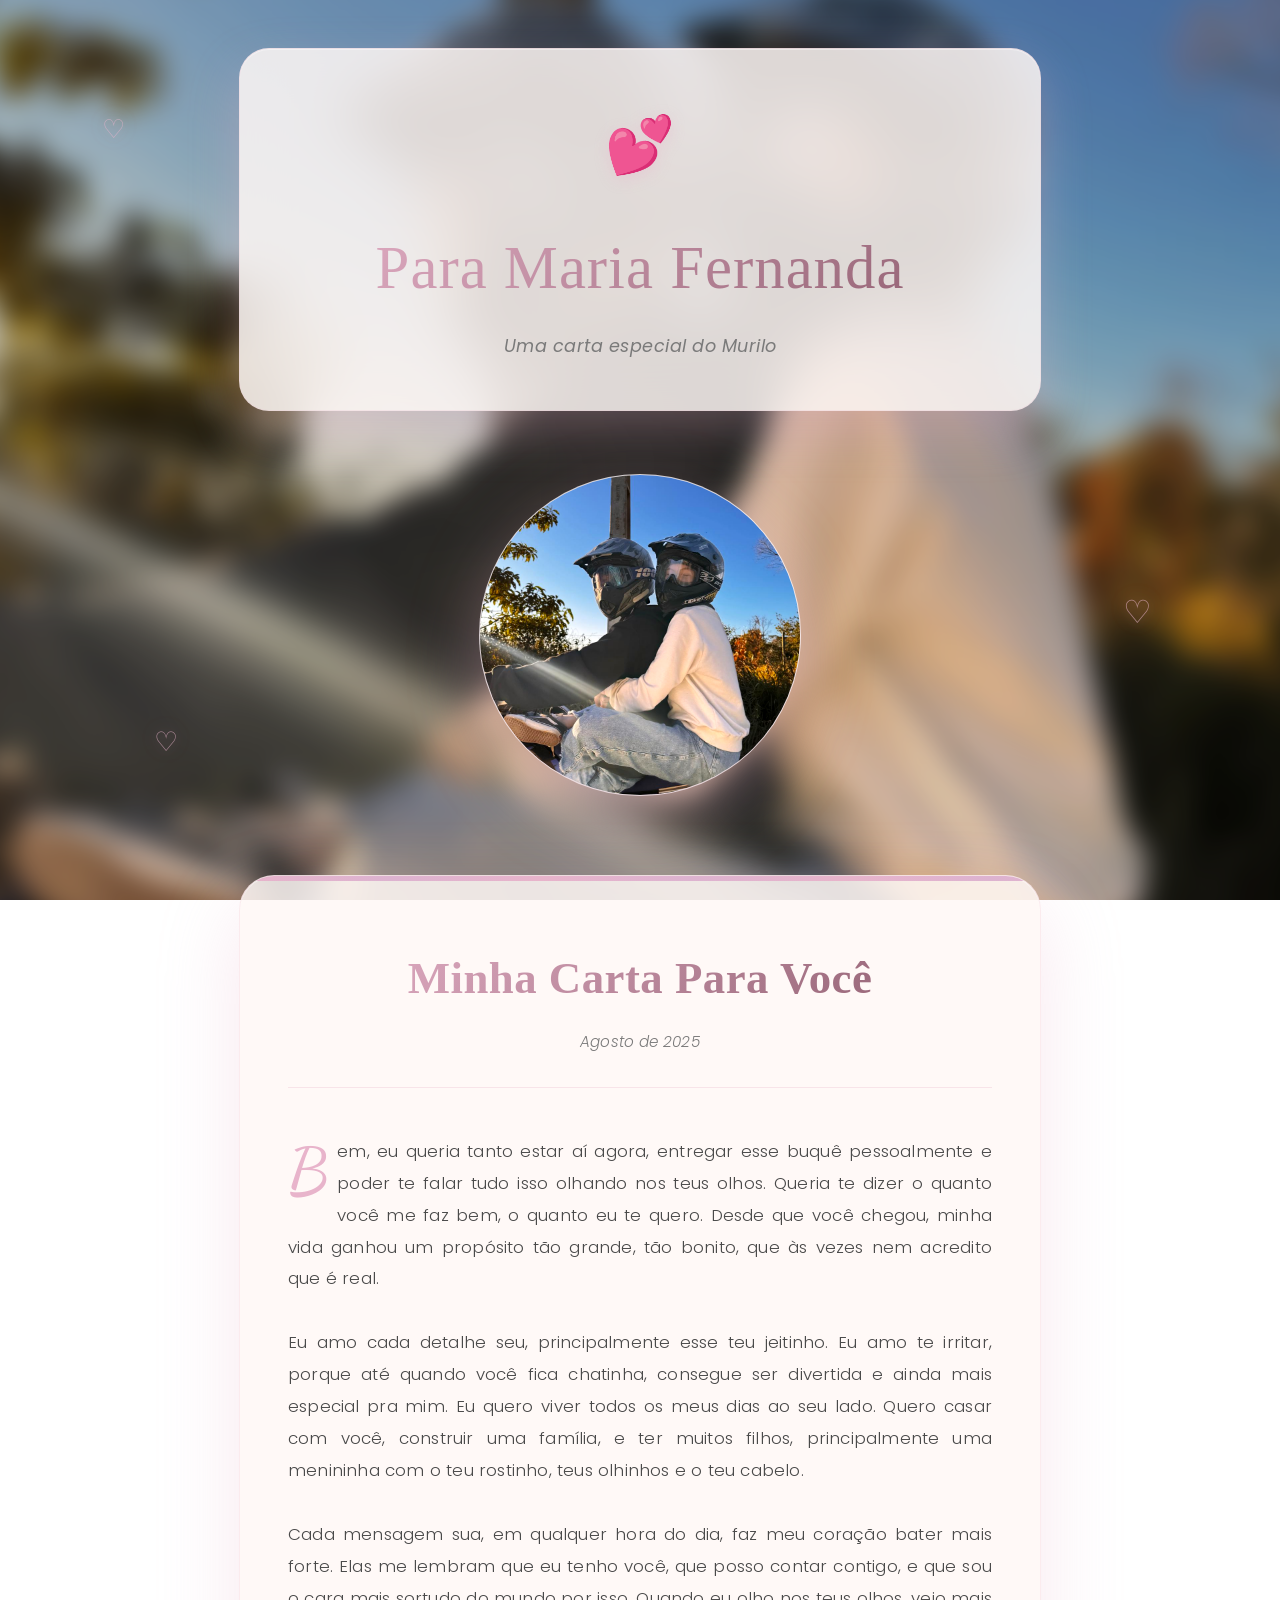
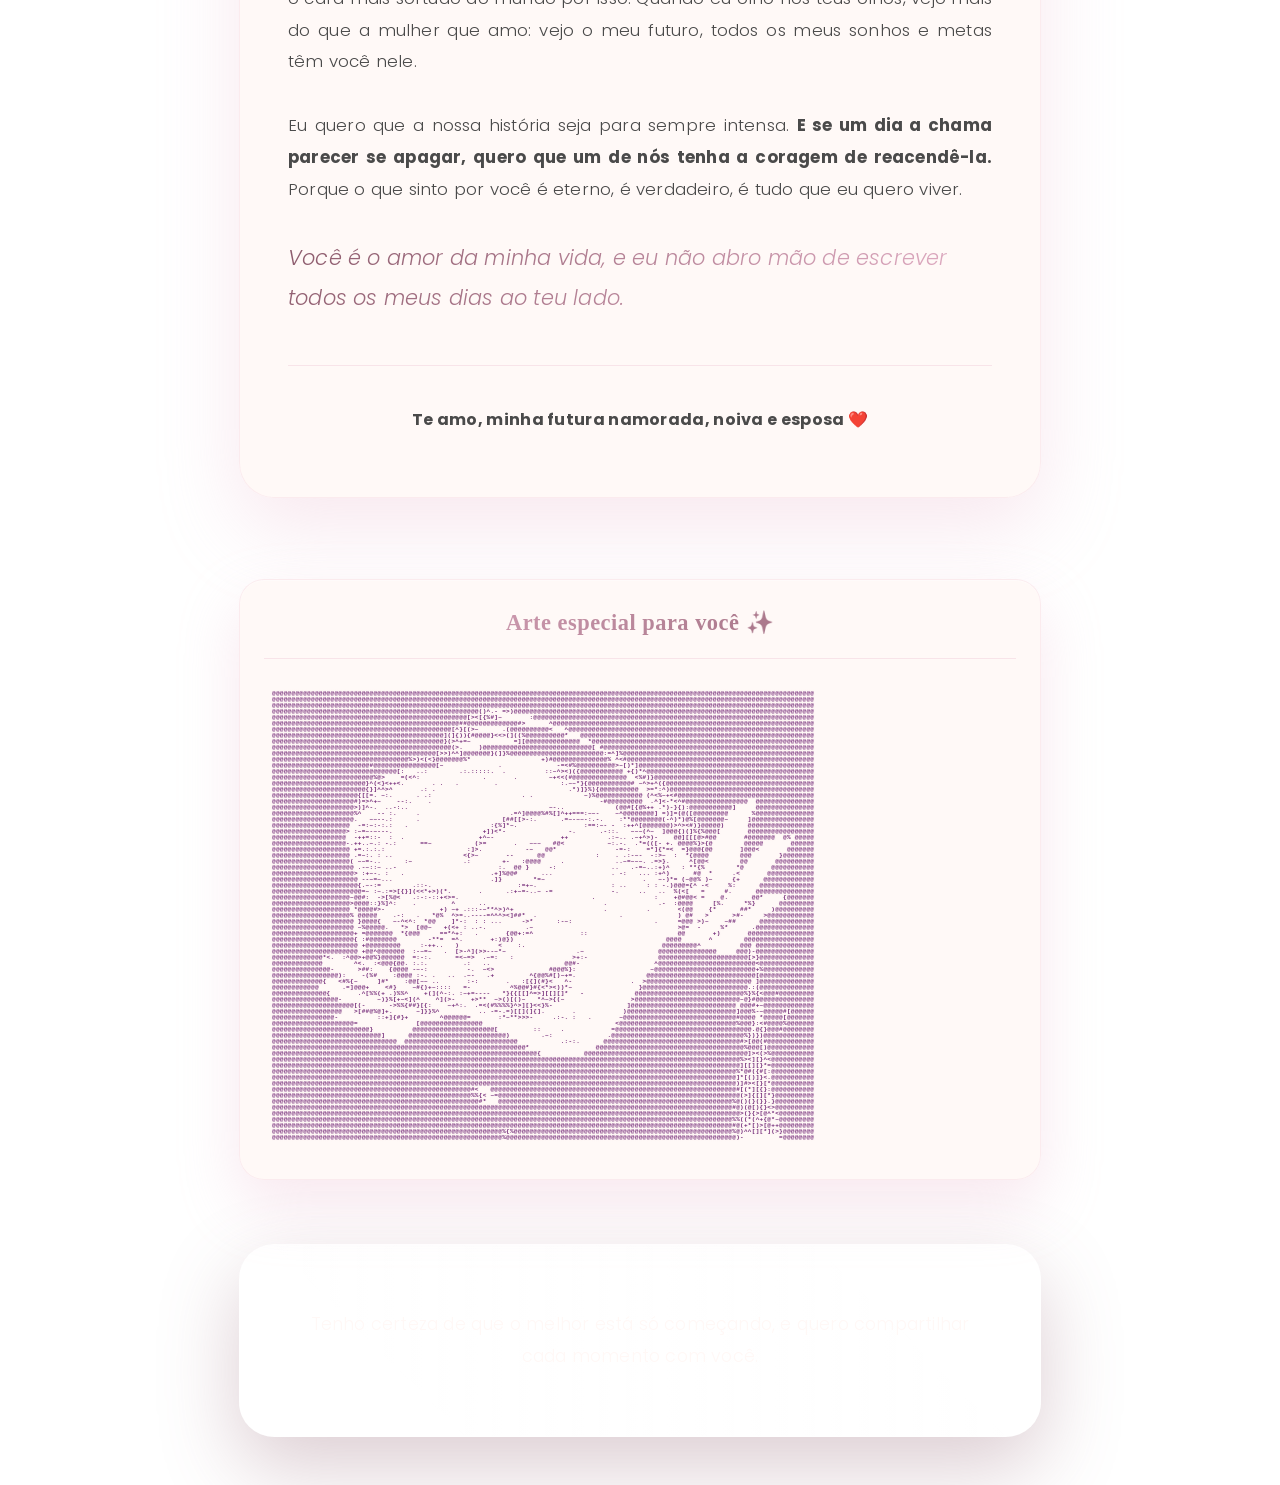
==== commit 30ee0664: "Update index.html" ====
--- a/index.html
+++ b/index.html
@@ -56,7 +56,7 @@
                     
                     <p>Cada mensagem sua, em qualquer hora do dia, faz meu coração bater mais forte. Elas me lembram que eu tenho você, que posso contar contigo, e que sou o cara mais sortudo do mundo por isso. Quando eu olho nos teus olhos, vejo mais do que a mulher que amo: vejo o meu futuro, todos os meus sonhos e metas têm você nele.</p>
                     
-                    <p>Eu quero que a nossa história seja para sempre intensa. E se um dia a chama parecer se apagar, quero que um de nós tenha a coragem de reacendê-la. Porque o que sinto por você é eterno, é verdadeiro, é tudo que eu quero viver.</p>
+                    <p>Eu quero que a nossa história seja para sempre intensa. <b class="sdds">E se um dia a chama parecer se apagar, quero que um de nós tenha a coragem de reacendê-la.</b> Porque o que sinto por você é eterno, é verdadeiro, é tudo que eu quero viver.</p>
                     
                     <p class="final-message">Você é o amor da minha vida, e eu não abro mão de escrever todos os meus dias ao teu lado.</p>
                     
@@ -163,4 +163,5 @@
         </footer>
     </main>
 
-    <script src="script.js"></script+
+    <script src="script.js"></script
--- a/style.css
+++ b/style.css
@@ -441,10 +441,6 @@
 }
 
 .final-message-card {
-    background: linear-gradient(135deg, 
-        rgba(232, 180, 203, 0.9), 
-        rgba(139, 90, 107, 0.85)
-    );
     backdrop-filter: blur(25px);
     color: var(--cream);
     padding: 4rem 3rem;
@@ -483,7 +479,6 @@
 .final-message-card p {
     font-size: 1.1rem;
     line-height: 1.8;
-    margin-bottom: 1.2rem;
     position: relative;
     z-index: 1;
     font-weight: 300;
@@ -646,8 +641,9 @@
 .ascii-art {
     font-family: 'Courier New', monospace;
     font-size: 6px;
+    font-weight: 900;
     line-height: 1;
-    color: #c500a3;
+    color: #702877;
     white-space: pre;
     margin: 0;
     padding: 0.5rem;
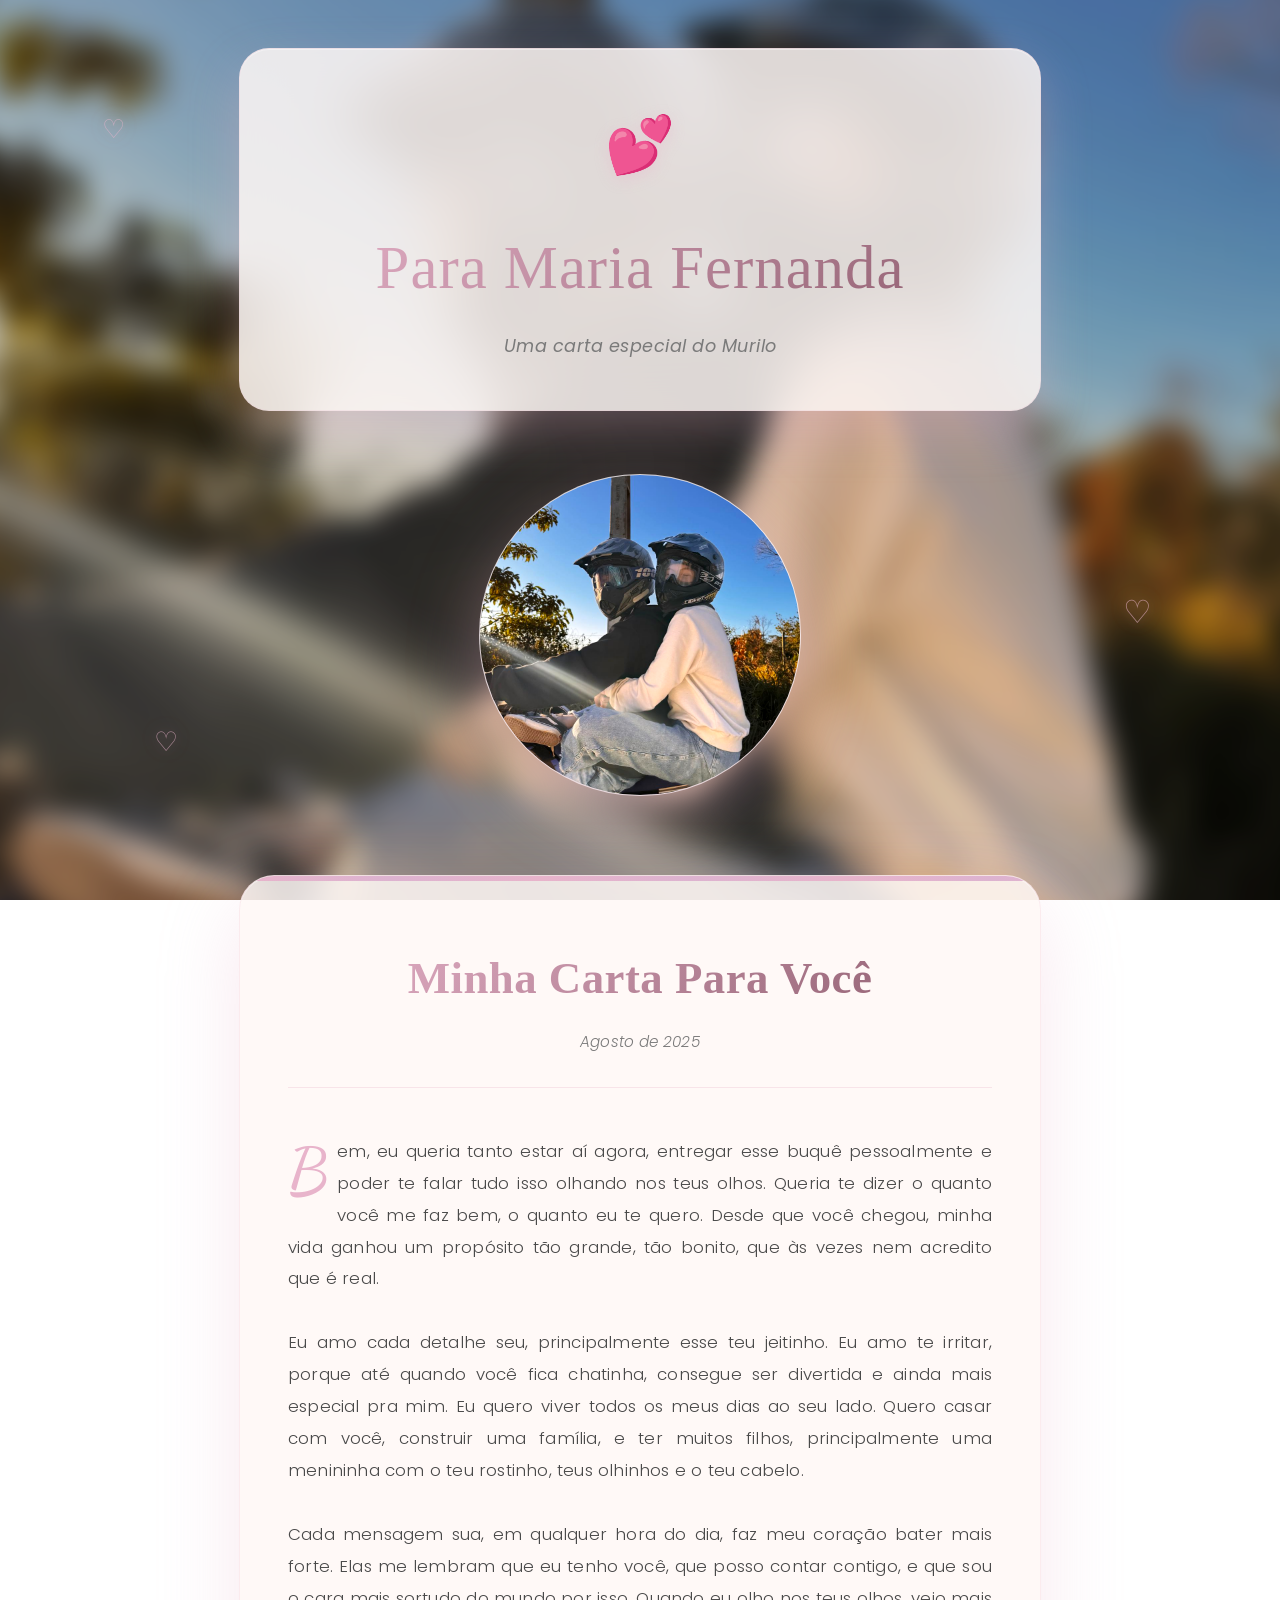
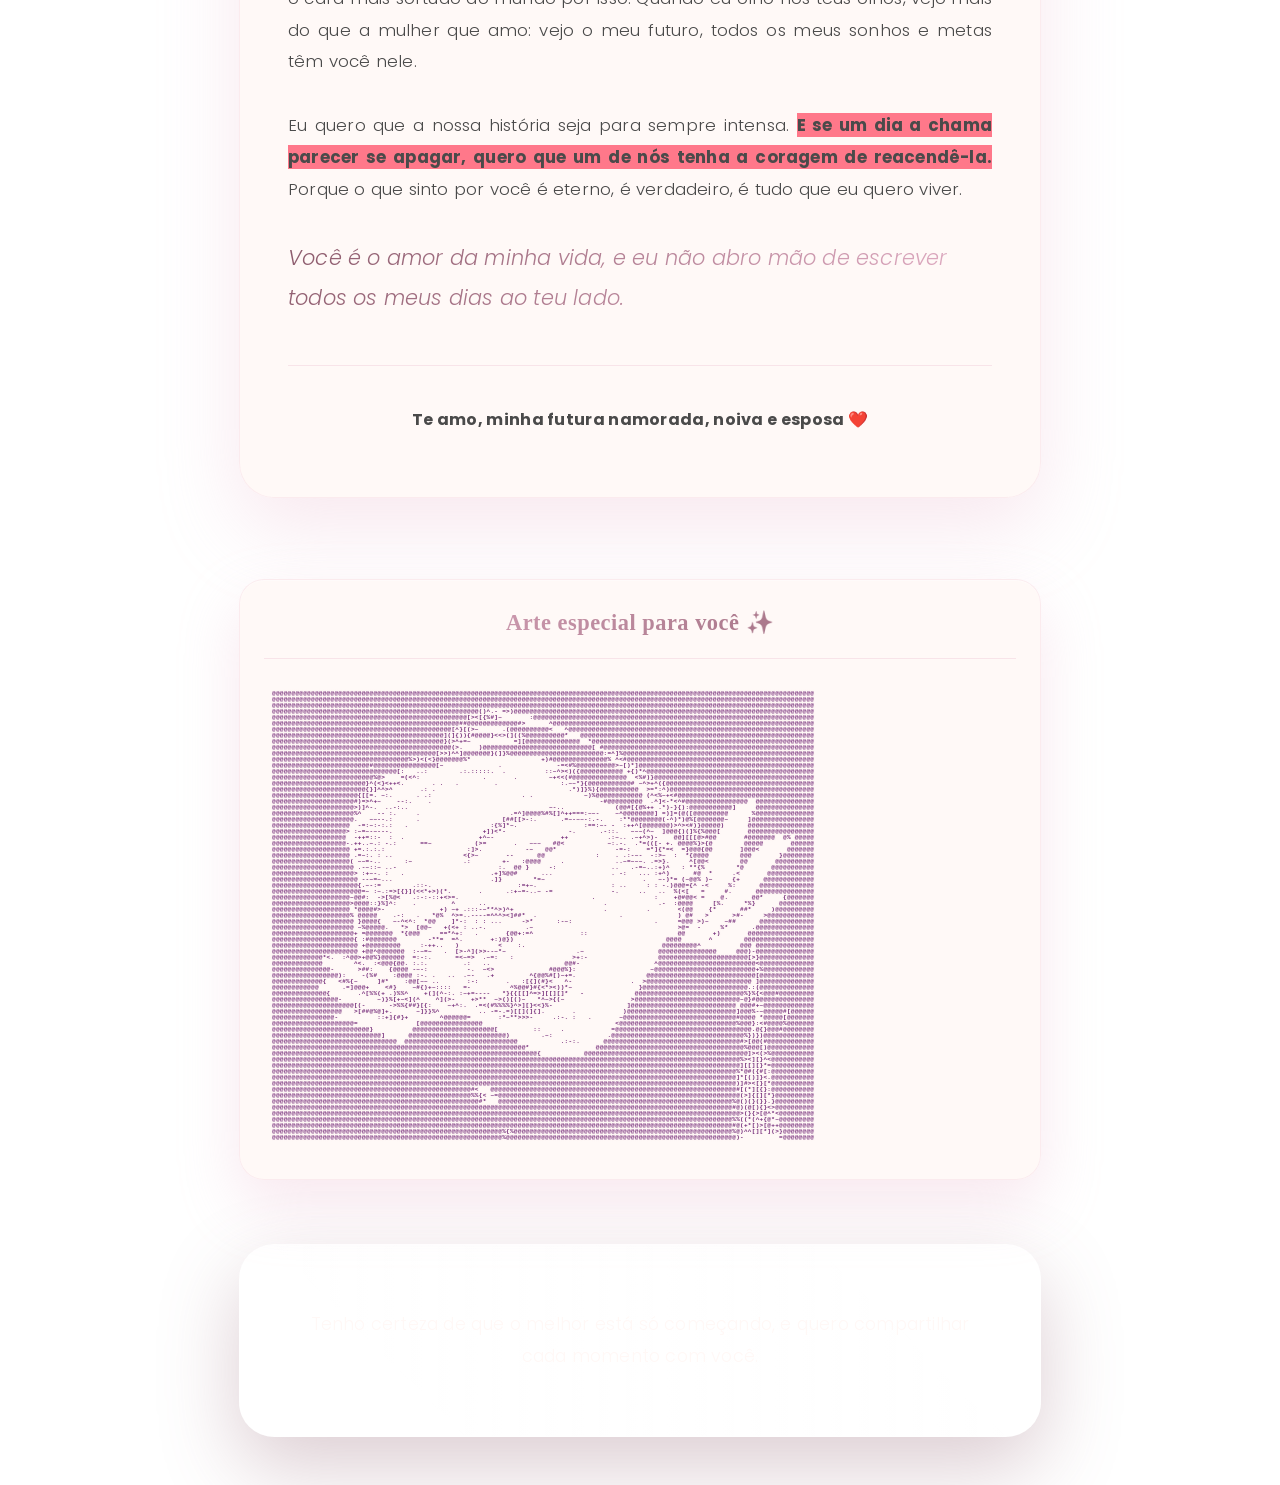
==== commit 37a36547: "Update index.html" ====
--- a/index.html
+++ b/index.html
@@ -3,7 +3,7 @@
 <head>
     <meta charset="UTF-8">
     <meta name="viewport" content="width=device-width, initial-scale=1.0">
-    <title>Para Mafe ❤️</title>
+    <title>Maria Fernanda Almeida Sperafico - Carta</title>
     <link rel="stylesheet" href="style.css">
     <link href="https://fonts.googleapis.com/css2?family=Inter:wght@300;400;500;600&family=Playfair+Display:wght@400;600;700&display=swap" rel="stylesheet">
     <link href="https://fonts.googleapis.com/css2?family=Poppins:wght@300;400;500;600;700&family=Dancing+Script:wght@400;500;600;700&family=Great+Vibes&display=swap" rel="stylesheet">
@@ -165,3 +165,4 @@
 
 
     <script src="script.js"></script
+
--- a/style.css
+++ b/style.css
@@ -2,6 +2,10 @@
     margin: 0;
     padding: 0;
     box-sizing: border-box;
+}
+
+.sdds {
+    background-color: #ff29479e;
 }
 
 :root {
@@ -782,3 +786,4 @@
     transform: translateY(-2px);
     transition: all 0.3s ease;
 }
+
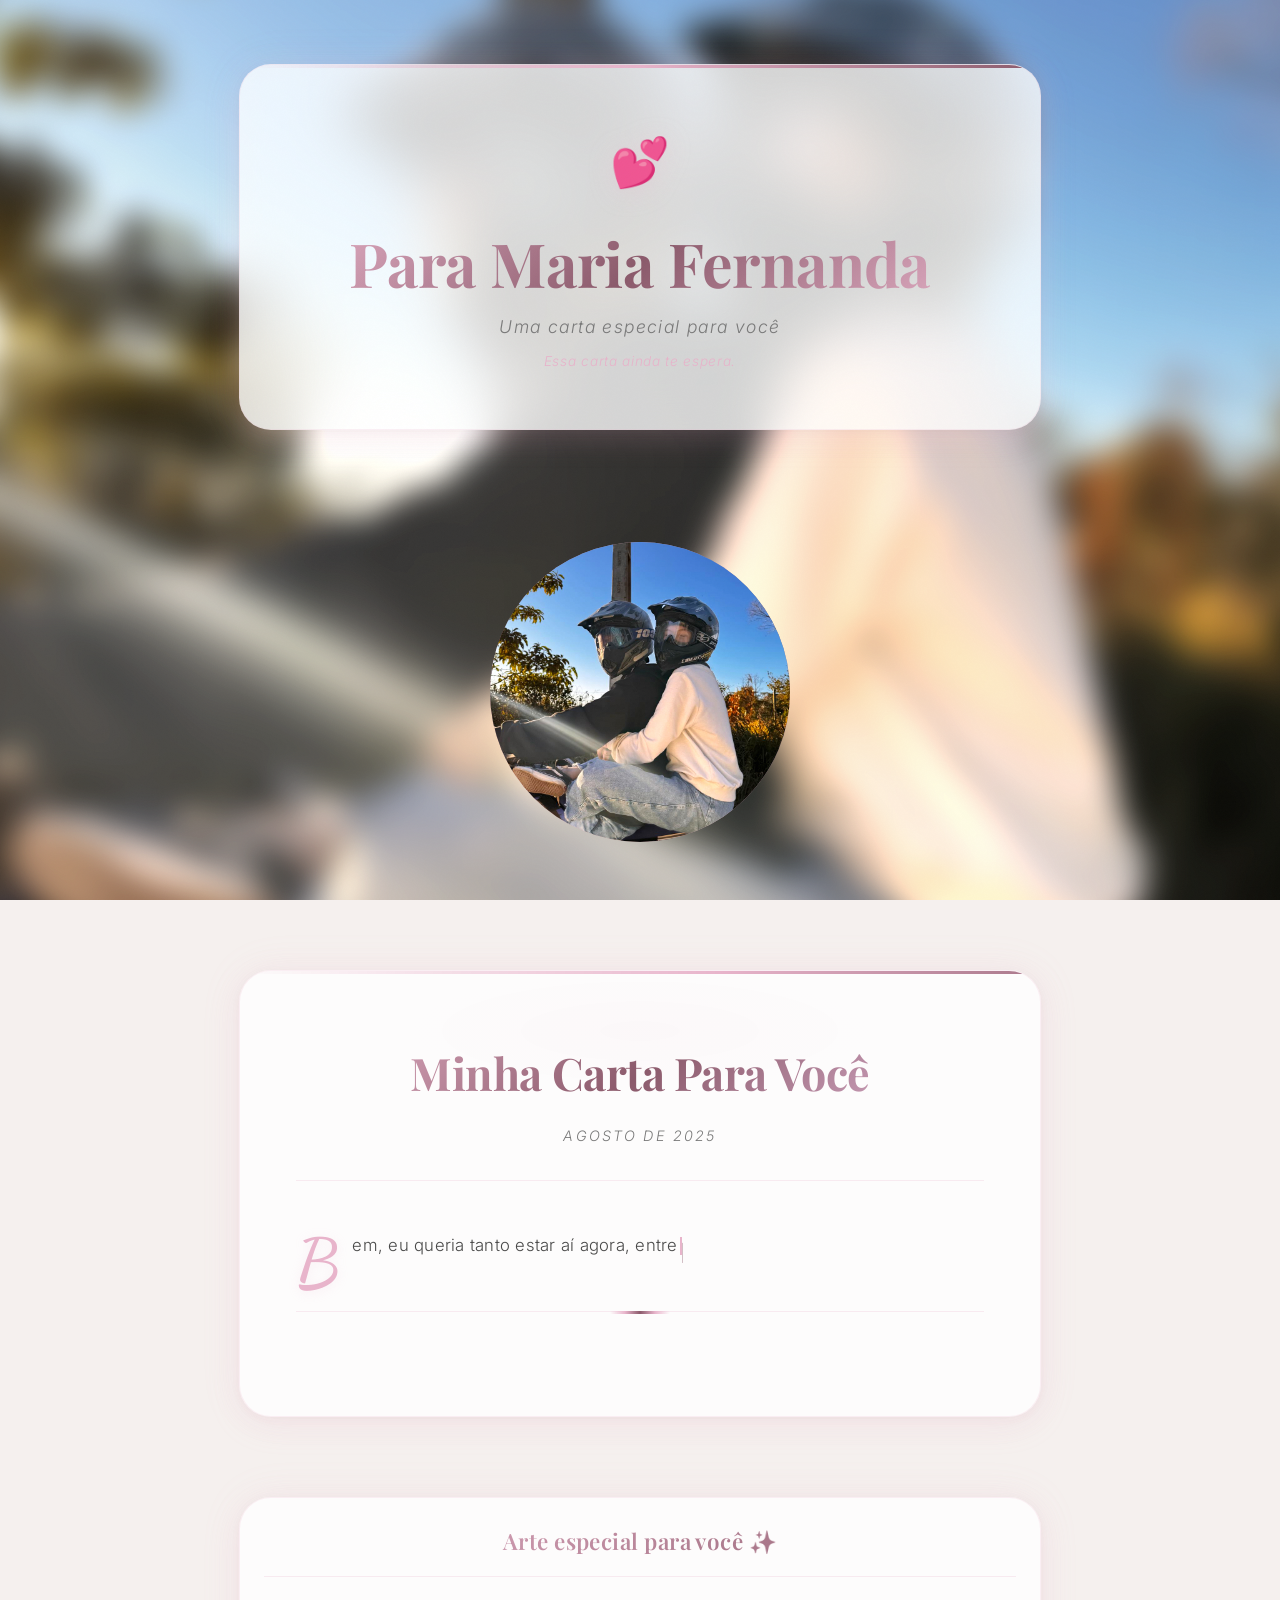
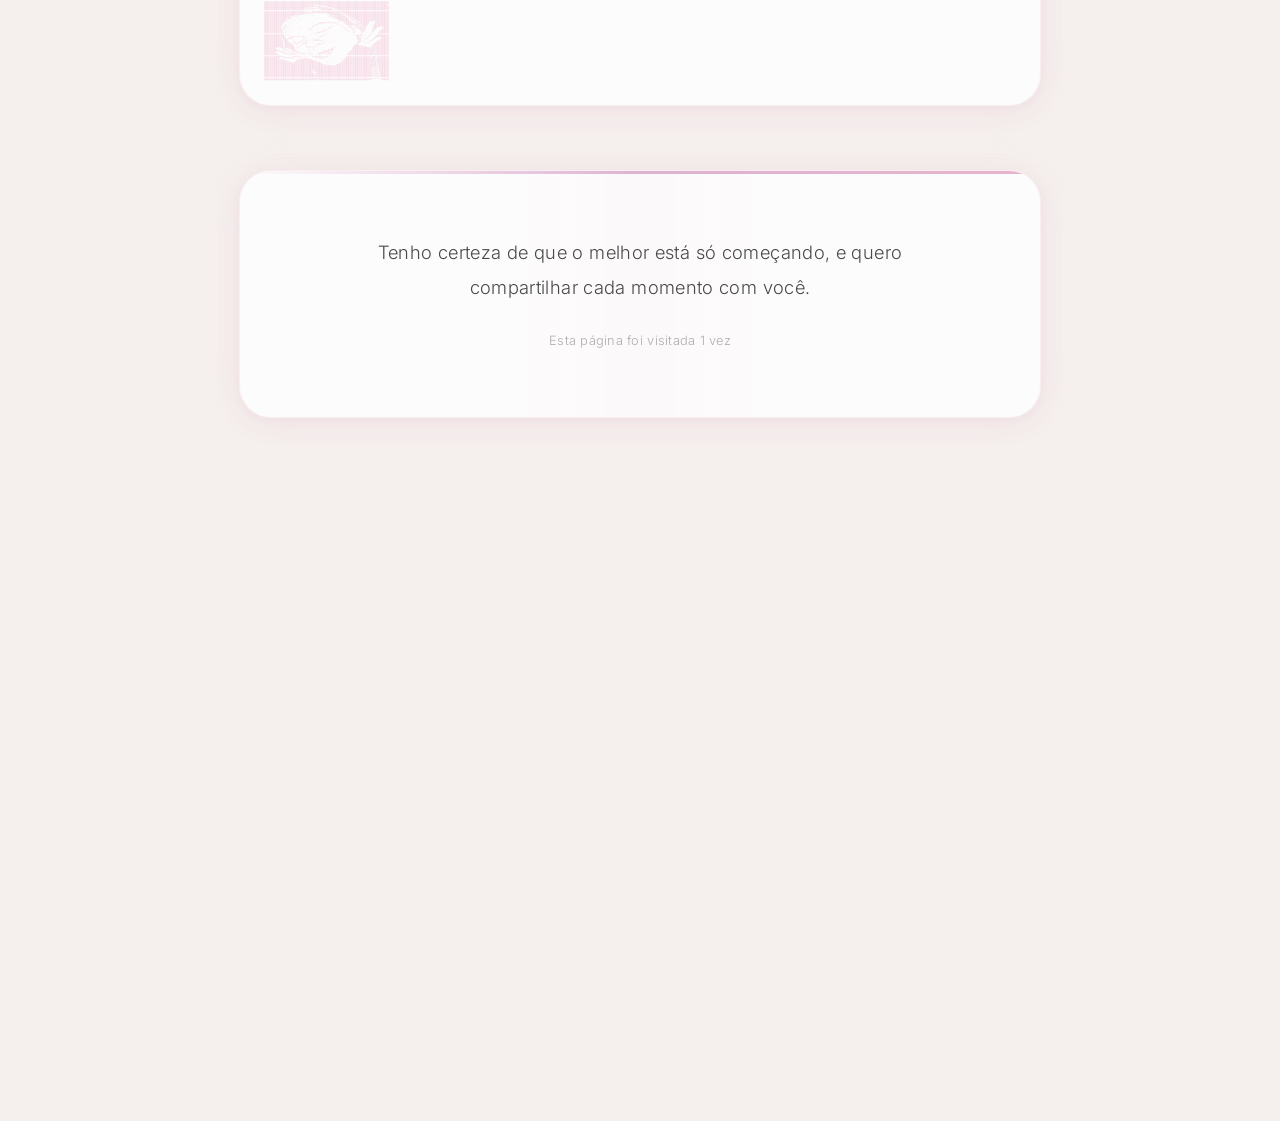
==== commit caecbea0: "updated" ====
--- a/index.html
+++ b/index.html
@@ -1,168 +1,268 @@
-<!DOCTYPE html>
-<html lang="pt-BR">
-<head>
-    <meta charset="UTF-8">
-    <meta name="viewport" content="width=device-width, initial-scale=1.0">
-    <title>Maria Fernanda Almeida Sperafico - Carta</title>
-    <link rel="stylesheet" href="style.css">
-    <link href="https://fonts.googleapis.com/css2?family=Inter:wght@300;400;500;600&family=Playfair+Display:wght@400;600;700&display=swap" rel="stylesheet">
-    <link href="https://fonts.googleapis.com/css2?family=Poppins:wght@300;400;500;600;700&family=Dancing+Script:wght@400;500;600;700&family=Great+Vibes&display=swap" rel="stylesheet">
-    <link href="https://fonts.cdnfonts.com/css/segoe-script" rel="stylesheet">
-</head>
-<body>
-    <!-- Foto de fundo com blur -->
-    <div class="background-photo">
-        <img src="./2.jpeg" alt="Nossa foto especial" id="backgroundImg">
-        <div class="photo-overlay"></div>
-    </div>
-
-    <!-- Corações flutuantes sutis -->
-    <div class="floating-hearts">
-        <div class="heart">♡</div>
-        <div class="heart">♡</div>
-        <div class="heart">♡</div>
-    </div>
-
-    <!-- Conteúdo principal -->
-    <main class="container">
-        <!-- Seção do cabeçalho -->
-        <header class="main-header">
-            <div class="heart-icon">💕</div>
-            <h1 class="main-title">Para Maria Fernanda</h1>
-            <p class="subtitle">Uma carta especial do Murilo</p>
-        </header>
-
-        <!-- Foto destacada no centro -->
-        <section class="featured-photo-section">
-            <div class="featured-photo-container">
-                <div class="photo-frame-special">
-                    <img src="./2.jpeg" alt="Nosso momento mais especial" onerror="this.style.display='none'; this.nextElementSibling.style.display='flex';">
-                </div>
-            </div>
-        </section>
-
-        <!-- Carta principal -->
-        <section class="letter-section">
-            <div class="letter-card">
-                <div class="letter-header">
-                    <h2 class="letter-title">Minha Carta Para Você</h2>
-                    <div class="date">Agosto de 2025</div>
-                </div>
-                
-                <div class="letter-content">
-                    <p>Bem, eu queria tanto estar aí agora, entregar esse buquê pessoalmente e poder te falar tudo isso olhando nos teus olhos. Queria te dizer o quanto você me faz bem, o quanto eu te quero. Desde que você chegou, minha vida ganhou um propósito tão grande, tão bonito, que às vezes nem acredito que é real.</p>
-                    
-                    <p>Eu amo cada detalhe seu, principalmente esse teu jeitinho. Eu amo te irritar, porque até quando você fica chatinha, consegue ser divertida e ainda mais especial pra mim. Eu quero viver todos os meus dias ao seu lado. Quero casar com você, construir uma família, e ter muitos filhos, principalmente uma menininha com o teu rostinho, teus olhinhos e o teu cabelo.</p>
-                    
-                    <p>Cada mensagem sua, em qualquer hora do dia, faz meu coração bater mais forte. Elas me lembram que eu tenho você, que posso contar contigo, e que sou o cara mais sortudo do mundo por isso. Quando eu olho nos teus olhos, vejo mais do que a mulher que amo: vejo o meu futuro, todos os meus sonhos e metas têm você nele.</p>
-                    
-                    <p>Eu quero que a nossa história seja para sempre intensa. <b class="sdds">E se um dia a chama parecer se apagar, quero que um de nós tenha a coragem de reacendê-la.</b> Porque o que sinto por você é eterno, é verdadeiro, é tudo que eu quero viver.</p>
-                    
-                    <p class="final-message">Você é o amor da minha vida, e eu não abro mão de escrever todos os meus dias ao teu lado.</p>
-                    
-                    <div class="signature">
-                        <strong>Te amo, minha futura namorada, noiva e esposa ❤️</strong>
-                    </div>
-                </div>
-            </div>
-        </section>
-
-        <!-- Arte ASCII -->
-        <section class="ascii-art-section">
-            <div class="ascii-container">
-                <div class="ascii-frame">
-                    <div class="ascii-caption">
-                        <p>Arte especial para você ✨</p>
-                    </div>
-                    <pre class="ascii-art" id="asciiArt">
-@@@@@@@@@@@@@@@@@@@@@@@@@@@@@@@@@@@@@@@@@@@@@@@@@@@@@@@@@@@@@@@@@@@@@@@@@@@@@@@@@@@@@@@@@@@@@@@@@@@@@@@@@@@@@@@@@@@@@@@@@@@@@@@@@@@@@@@@@@@
-@@@@@@@@@@@@@@@@@@@@@@@@@@@@@@@@@@@@@@@@@@@@@@@@@@@@@@@@@@@@@@@@@@@@@@@@@@@@@@@@@@@@@@@@@@@@@@@@@@@@@@@@@@@@@@@@@@@@@@@@@@@@@@@@@@@@@@@@@@@
-@@@@@@@@@@@@@@@@@@@@@@@@@@@@@@@@@@@@@@@@@@@@@@@@@@@@@@@@@@@@@@@@@@@@@@@@@@@@@@@@@@@@@@@@@@@@@@@@@@@@@@@@@@@@@@@@@@@@@@@@@@@@@@@@@@@@@@@@@@@
-@@@@@@@@@@@@@@@@@@@@@@@@@@@@@@@@@@@@@@@@@@@@@@@@@@@@@()^.- =>)@@@@@@@@@@@@@@@@@@@@@@@@@@@@@@@@@@@@@@@@@@@@@@@@@@@@@@@@@@@@@@@@@@@@@@@@@@@@@
-@@@@@@@@@@@@@@@@@@@@@@@@@@@@@@@@@@@@@@@@@@@@@@@@@@[><[{%#]~       :@@@@@@@@@@@@@@@@@@@@@@@@@@@@@@@@@@@@@@@@@@@@@@@@@@@@@@@@@@@@@@@@@@@@@@@@
-@@@@@@@@@@@@@@@@@@@@@@@@@@@@@@@@@@@@@@@@@@@@@@@@##@@@@@@@@@@@@@#>      ^@@@@@@@@@@@@@@@@@@@@@@@@@@@@@@@@@@@@@@@@@@@@@@@@@@@@@@@@@@@@@@@@@@@
-@@@@@@@@@@@@@@@@@@@@@@@@@@@@@@@@@@@@@@@@@@@@@@[^}[(>~      .(@@@@@@@@@@<   ^@@@@@@@@@@@@@@@@@@@@@@@@@@@@@@@@@@@@@@@@@@@@@@@@@@@@@@@@@@@@@@@
-@@@@@@@@@@@@@@@@@@@@@@@@@@@@@@@@@@@@@@@@@@@@](]{)){#@@@@}<<>(]((%@@@@@@@@@@*   @@@@@@@@@@@@@@@@@@@@@@@@@@@@@@@@@@@@@@@@@@@@@@@@@@@@@@@@@@@@
-@@@@@@@@@@@@@@@@@@@@@@@@@@@@@@@@@@@@@@@@@@@@}(>^+=~           =][@@@@@@@@@@@@@@  *@@@@@@@@@@@@@@@@@@@@@@@@@@@@@@@@@@@@@@@@@@@@@@@@@@@@@@@@@
-@@@@@@@@@@@@@@@@@@@@@@@@@@@@@@@@@@@@@@@@@@@@@@(>.    )@@@@@@@@@@@@@@@@@@@@@@@@@@@@[ #@@@@@@@@@@@@@@@@@@@@@@@@@@@@@@@@@@@@@@@@@@@@@@@@@@@@@@
-@@@@@@@@@@@@@@@@@@@@@@@@@@@@@@@@@@@@@@@@@@[>>)^^]@@@@@@@}(]}%@@@@@@@@@@@@@@@@@@@@@@@@:=^]%@@@@@@@@@@@@@@@@@@@@@@@@@@@@@@@@@@@@@@@@@@@@@@@@@
-@@@@@@@@@@@@@@@@@@@@@@@@@@@@@@@@@@@%>)<(<}@@@@@@@%*                  +)#@@@@@@@@@@@@@@% ^<#@@@@@@@@@@@@@@@@@@@@@@@@@@@@@@@@@@@@@@@@@@@@@@@@
-@@@@@@@@@@@@@@@@@@@@@@@@@#@@@@@@@@@@@@@@@@[~              .              -=<#%@@@@@@@@@@>~[)*]@@@@@@@@@@@@@@@@@@@@@@@@@@@@@@@@@@@@@@@@@@@@@
-@@@@@@@@@@@@@@@@@@@@@@@@@@@@@@@@[:   ..:        .:.:::::.  .          ::~^><)({@@@@@@@@@@@ +{)*^@@@@@@@@@@@@@@@@@@@@@@@@@@@@@@@@@@@@@@@@@@@
-@@@@@@@@@@@@@@@@@@@@@@@@@@%@>    =(<^:                .       .        ~+<<(#@@@@@@@@@@@@@@  <%#)}@@@@@@@@@@@@@@@@@@@@@@@@@@@@@@@@@@@@@@@@@
-@@@@@@@@@@@@@@@@@@@@@@@@}^(<}<++<.       . .   .         .                :.~~*}{@@@@@@@@@@@# ~^>+^({@@@@@@@@@@@@@@@@@@@@@@@@@@@@@@@@@@@@@@
-@@@@@@@@@@@@@@@@@@@@@@@@{}]^^>^       .: .                                  .*)]}%){@@@@@@@@@@  >=*:^)@@@@@@@@@@@@@@@@@@@@@@@@@@@@@@@@@@@@@
-@@@@@@@@@@@@@@@@@@@@@@{[[=. ~:.      . .:                       . .             ~)%@@@@@@@@@@@@ (^<%~+<#@@@@@@@@@@@@@@@@@@@@@@@@@@@@@@@@@@@
-@@@@@@@@@@@@@@@@@@@@@#)=>^+~    --:.    .                                           -#@@@@@@@@@  .^]<-*<^#@@@@@@@@@@@@@@@@  @@@@@@@@@@@@@@@
-@@@@@@@@@@@@@@@@@@@@@>)]^-.  ..-:..                                    ~-..             (@@#[{@%++ .*)-}{):@@@@@@@@@@@]     @@@@@@@@@@@@@@@
-@@@@@@@@@@@@@@@@@@@@@%^    -- :.     .                       .=^]@@@@%#%[]^++===:~~-    ~^@@@@@@@@] =)]=(@([@@@@@@@@@      %@@@@@@@@@@@@@@@
-@@@@@@@@@@@@@@@@@@@@@.   ~~--.:      .                     [##[[>-:.      .=~-~~-:.-.    :**@@@@@@@@(-^)*)@%[@@@@@@@~     ]@@@@@@@@@@@@@@@@
-@@@@@@@@@@@@@@@@@@@@  -=:~:-:.:   .                     :{%]*~.                 :==:~- -  :++^[@@@@@@@)>^><#)}@@@@@)      @@@@@@@@@@@@@@@@@
-@@@@@@@@@@@@@@@@@@@> :~=~-~---.                       +])<*-                -.      .-::.   ~~~(^~  ]@@@{)(]%{%@@@[       @@@@@@@@@@@@@@@@@
-@@@@@@@@@@@@@@@@@@@  -++=::-  :  .                   +^~-                 ++          .:~.. .~+^>)-    @@][[[@>#@@       #@@@@@@@  @% @@@@@
-@@@@@@@@@@@@@@@@@@@-.++..~.: -.:      ==~           (>=       .   ~~~   #@<           ~:.-.  .*=(([- +. @@@@%}>{@        @@@@@       @@@@@@
-@@@@@@@@@@@@@@@@@@@@ +=.:.:.:                     :]>.           -~   @@*               -=-:    =*]{*=<  =}@@@{@@       ]@@@<       @@@@@@@
-@@@@@@@@@@@@@@@@@@@@ .=~:. : ..                  <{>~       --      @@             :    . .:-~-  -:>~  :  *{@@@@        @@@       }@@@@@@@@
-@@@@@@@@@@@@@@@@@@@@( ~~=-..      :~             .:        +-   :@@@@     .             ..~=~~~. .=>}.     ^[@@<        @@       @@@@@@@@@@
-@@@@@@@@@@@@@@@@@@@@@ .-~::~ ..-                          :.  @@ }     -:              ..   .-=~..:+)^   : **{%        *@       @@@@@@@@@@@
-@@@@@@@@@@@@@@@@@@@@@> :+~-. :   .                      .+]%@@#      ...               . -:   ... :+^)      #@  *     .<       @@@@@@@@@@@@
-@@@@@@@@@@@@@@@@@@@@@@ --~=~...                         .]}        *=~                         .   ~-)*= (~@@% )~     {+      @@@@@@@@@@@@@
-@@@@@@@@@@@@@@@@@@@@@@{.~-:=        .::-.                      :=+~.                   : ..     : : -.)@@@={^ -<     %:      @@@@@@@@@@@@@@
-@@@@@@@@@@@@@@@@@@@@@@@=~ :~.:=>[{}](<<*+>)(*.       .      .:+~=-..~ -=               -.     ..   ..  %(<[   =     #.      @@@@@@@@@@@@@@@
-@@@@@@@@@@@@@@@@@@@@~@@#:  ->[%@<   .:-:-::+<>=.                                  .               :    +@#@@< =    @.      @@*     {@@@@@@@
-@@@@@@@@@@@@@@@@@@@@>@@@@::}%]^:    .         ^      ..                              .             .-  :@@@@     [%.     *%}      @@@@@@@@@
-@@@@@@@@@@@@@@@@@@@@ *@@@@#>-              +) ~+ .:::-~**^>)^+                       .          .       <(@@    {*      ##*     )@@@@@@@@@@
-@@@@@@@@@@@@@@@@@@@@% @@@@@    .-:   .   *@%  ^>=..----=^^^><]##*  .                     .              ) @#   >      >#-     >@@@@@@@@@@@@
-@@@@@@@@@@@@@@@@@@@@@ }@@@@{   ~-^<^:  *@@    ]*-:  : : ...     ->*      :-~:                     .     =@@@ >)~    ~##      @@@@@@@@@@@@@@
-@@@@@@@@@@@@@@@@@@@@@ ~%@@@@@.   *>  [@@~   +(<+ : ..-.          .~                                     >@=  -     %*      .@@@@@@@@@@@@@@@
-@@@@@@@@@@@@@@@@@@@@@+ =@@@@@@@  *{@@@     ==*^+:   .       {@@+:=^            ::                       @@       +)       @@@@@@@@@@@@@@@@@
-@@@@@@@@@@@@@@@@@@@@@{ :#@@@@@@@        -**=  =^.       +:)@})                                       @@@@       ^        @@@@@@@@@@@@@@@@@@
-@@@@@@@@@@@@@@@@@@@@@@ +@@@@@@@@@     :-++..   )          <    :.                                   @@@@@@@@@^          @@@ @@@@@@@@@@@@@@@
-@@@@@@@@@@@@@@@@@@@@@@ +@@^@@@@@@@  :-~=~   .  [>-^](>>--~*~                  .~                   @@@@@@@@@@@@@@@     @@@)-@@@@@@@@@@@@@@@
-@@@@@@@@@@@@@*<.  :^@@>+@@%}@@@@@@  =:-:.      =<~=>  .~=:   :               >+:-                  @@@@@@@@@@@@@@@@@@@@@@@[>}@@@@@@@@@@@@@@
-@@@@@@@@@@@@@        ^<.  :<@@@{@@. :.:.         .:   ..                   @@#-                   ^@@@@@@@@@@@@@@@@@@@@@@@@@<@@@@@@@@@@@@@@
-@@@@@@@@@@@@@@@-      >##:    {@@@@ -~-:          -.  ~<>              #@@@%}:                   ~@@@@@@@@@@@@@@@@@@@@@@@@@@+%@@@@@@@@@@@@@
-@@@@@@@@@@@@@@@@@):    -(%#    :@@@@ :-. .   ..  .~-   .+         ^{@@%#[)~+=.                  @@@@@@@@@@@@@@@@@@@@@@@@@@@@[@@@@@@@@@@@@@@
-@@@@@@@@@@@@@{   <#%{~     ]#*    :@@[~~ ..       :-:       .   :[{](#}<   ^-               .  >@@@@@@@@@@@@@@@@@@@@@@@@@@@ ]@@@@@@@@@@@@@@
-@@@@@@@@@@@@      .=]@@@+    <#}    ~#{)+~::::   =-          ^%@@#}#{<*><))*~                 }@@@@@@@@@@@@@@@@@@@@@@@@@@@.:(@@@@@@@@@@@@@@
-@@@@@@@@@@@@@@{       .^[%%(+ .)%%^    +(](^-:. :~+=----   *}{{[[]^=>][[][]*   -             @@@@@@@@@@@@@@@@@@@@@@@@@@@@%}%{<@@@#@@@@@@@@@
-@@@@@@@@@@@@@@@@@-         ~)}%[+~<](^    ^](>-    +>**  ~>()[()~   *^~>{(~                 >@@@@@@@@@@@@@@@@@@@@@@@@@@@~@}#@@@@@@@@@@@@@@@
-@@@@@@@@@@@@@@@@@@@@@[(-      ->%%{##}[{:    ~+^:.  .=<(#%%%%}^>][}<<}%-                   ]@@@@@@@@@@@@@@@@@@@@@@@@@@@ @@@#+~@@@@@@@@@@@@@
-@@@@@@@@@@@@@@@@@@   >[##@%@]+.      ~]}}%^          .. -=-.=)[[](]{].       .            )@@@@@@@@@@@@@@@@@@@@@@@@@@@@]@@@%-~@@@@@#[@@@@@@
-@@@@@@@@@@@@@@@@-          ::+]{#}+        ^@@@@@@=       :*~**>>>-     .:-. :   .       ~@@@@@@@@@@@@@@@@@@@@@@@@@@@@@#@@@@ *@@@@@[@@@@@@@
-@@@@@@@@@@@@@@@@@@@@@=               [@@@@@@@@@@@@@@@@                                  <@@@@@@@@@@@@@@@@@@@@@@@@@@@@@@%@@@}:<#@@@@%@@@@@@@
-@@@@@@@@@@@@@@@@@@@@@@@@@}          @@@@@@@@@@@@@@@@@@@@@[         ::     .            =@@@@@@@@@@@@@@@@@@@@@@@@@@@@@@@@@@@.@{}@@@#@@@@@@@@
-@@@@@@@@@@@@@@@@@@@@@@@@@@@@]      @@@@@@@@@@@@@@@@@@@@@@@@@)        .~:              .@@@@@@@@@@@@@@@@@@@@@@@@@@@@@@@@@@%})})@@@@@@@@@@@@@
-@@@@@@@@@@@@@@@@@@@@@@@@@@@@@@@@  @@@@@@@@@@@@@@@@@@@@@@@@@@@@@           .:-:.      @@@@@@@@@@@@@@@@@@@@@@@@@@@@@@@@@@@#>[@@(#@@@@@@@@@@@@
-@@@@@@@@@@@@@@@@@@@@@@@@@@@@@@@@@@@@@@@@@@@@@@@@@@@@@@@@@@@@@@@@@*                 @@@@@@@@@@@@@@@@@@@@@@@@@@@@@@@@@@@@@@%@@@[)@@@@@@@@@@@@
-@@@@@@@@@@@@@@@@@@@@@@@@@@@@@@@@@@@@@@@@@@@@@@@@@@@@@@@@@@@@@@@@@@@@{           @@@@@@@@@@@@@@@@@@@@@@@@@@@@@@@@@@@@@@@@@@]><(>%@@@@@@@@@@@
-@@@@@@@@@@@@@@@@@@@@@@@@@@@@@@@@@@@@@@@@@@@@@@@@@@@@@@@@@@@@@@@@@@@@@@@@@@@@@@@@@@@@@@@@@@@@@@@@@@@@@@@@@@@@@@@@@@@@@@@@%><][}^<@@@@@@@@@@@
-@@@@@@@@@@@@@@@@@@@@@@@@@@@@@@@@@@@@@@@@@@@@@@@@@@@@@@@@@@@@@@@@@@@@@@@@@@@@@@@@@@@@@@@@@@@@@@@@@@@@@@@@@@@@@@@@@@@@@@@@][[][}*=@@@@@@@@@@@
-@@@@@@@@@@@@@@@@@@@@@@@@@@@@@@@@@@@@@@@@@@@@@@@@@@@@@@@@@@@@@@@@@@@@@@@@@@@@@@@@@@@@@@@@@@@@@@@@@@@@@@@@@@@@@@@@@@@@@@@%*@#({#[:@@@@@@@@@@@
-@@@@@@@@@@@@@@@@@@@@@@@@@@@@@@@@@@@@@@@@@@@@@@@@@@@@@@@@@@@@@@@@@@@@@@@@@@@@@@@@@@@@@@@@@@@@@@@@@@@@@@@@@@@@@@@@@@@@@@@]*[()]}<.@@@@@@@@@@@
-@@@@@@@@@@@@@@@@@@@@@@@@@@@@@@@@@@@@@@@@@@@@@@@@@@@@@@@@@@@@@@@@@@@@@@@@@@@@@@@@@@@@@@@@@@@@@@@@@@@@@@@@@@@@@@@@@@@@@@@)]#><[}[*@@@@@@@@@@@
-@@@@@@@@@@@@@@@@@@@@@@@@@@@@@@@@@@@@@@@@@@@@@@@@@@@#<   @@@@@@@@@@@@@@@@@@@@@@@@@@@@@@@@@@@@@@@@@@@@@@@@@@@@@@@@@@@@@@@#[(*][{}:@@@@@@@@@@@
-@@@@@@@@@@@@@@@@@@@@@@@@@@@@@@@@@@@@@@@@@@@@@@@@@@@%%{< ~=@@@@@@@@@@@@@@@@@@@@@@@@@@@@@@@@@@@@@@@@@@@@@@@@@@@@@@@@@@@@@@(>]{[][*}@@@@@@@@@@
-@@@@@@@@@@@@@@@@@@@@@@@@@@@@@@@@@@@@@@@@@@@@@@@@@@@@@#*   @@@@@@@@@@@@@@@@@@@@@@@@@@@@@@@@@@@@@@@@@@@@@@@@@@@@@@@@@@@@%@()(}(}}.}@@@@@@@@@@
-@@@@@@@@@@@@@@@@@@@@@@@@@@@@@@@@@@@@@@@@@@@@@@@@@@@@@@@@@@@@@@@@@@@@@@@@@@@@@@@@@@@@@@@@@@@@@@@@@@@@@@@@@@@@@@@@@@@@@@#@)(@[){}<>@@@@@@@@@@
-@@@@@@@@@@@@@@@@@@@@@@@@@@@@@@@@@@@@@@@@@@@@@@@@@@@@@@@@@@@@@@@@@@@@@@@@@@@@@@@@@@@@@@@@@@@@@@@@@@@@@@@@@@@@@@@@@@@@@@@@>(}{>[@^*<@@@@@@@@@
-@@@@@@@@@@@@@@@@@@@@@@@@@@@@@@@@@@@@@@@@@@@@@@@@@@@@@@@@@@@@@@@@@@@@@@@@@@@@@@@@@@@@@@@@@@@@@@@@@@@@@@@@@@@@@@@@@@@@@@%%((*(^+{@*~@@@@@@@@@
-@@@@@@@@@@@@@@@@@@@@@@@@@@@@@@@@@@@@@@@@@@@@@@@@@@@@@@@@@@@@@@@@@@@@@@@@@@@@@@@@@@@@@@@@@@@@@@@@@@@@@@@@@@@@@@@@@@@@@@#@(+*[)>[@++@@@@@@@@@
-@@@@@@@@@@@@@@@@@@@@@@@@@@@@@@@@@@@@@@@@@@@@@@@@@@@@@@@@@@@%{%@@@@@@@@@@@@@@@@@@@@@@@@@@@@@@@@@@@@@@@@@@@@@@@@@@@@@@@@%@)^^[][*](>}@@@@@@@@
-@@@@@@@@@@@@@@@@@@@@@@@@@@@@@@@@@@@@@@@@@@@@@@@@@@@@@@@@@@@%@@@@@@@@@@@@@@@@@@@@@@@@@@@@@@@@@@@@@@@@@@@@@@@@@@@@@@@@@@@)-         =@@@@@@@@
-                    </pre>
-                </div>
-            </div>
-        </section>
-
-        <!-- Mensagem final -->
-        <footer class="final-section">
-            <div class="final-message-card">
-                <p>Tenho certeza de que o melhor está só começando, e quero compartilhar cada momento com você.</p>
-            </div>
-        </footer>
-    </main>
-
-
-    <script src="script.js"></script
-
+<!DOCTYPE html>
+<html lang="pt-BR">
+<head>
+    <meta charset="UTF-8">
+    <meta name="viewport" content="width=device-width, initial-scale=1.0">
+    <title>Maria Fernanda Almeida Sperafico | Para Mafe, Com Amor</title>
+    <meta name="description" content="Uma carta de amor para Maria Fernanda Almeida Sperafico, a Mafe Sperafico de Reserva, PR. Estudante de jornalismo na UEPG e jornalista esportiva no ReservaNews.">
+    <meta name="keywords" content="Maria Fernanda Almeida Sperafico, Mafe Sperafico, Mafe Reserva PR, Maria Fernanda Reserva, Mafe UEPG, Mafe jornalismo, Maria Fernanda jornalista ReservaNews">
+    <meta name="robots" content="index, follow">
+    <meta name="author" content="Murilo">
+    <link rel="canonical" href="https://murilosav.github.io/mafe/">
+
+    <!-- Open Graph -->
+    <meta property="og:title" content="Para Maria Fernanda Almeida Sperafico | Com Amor, Murilo">
+    <meta property="og:description" content="Uma história de amor para Mafe Sperafico, de Reserva, PR. Uma carta que atravessa o tempo.">
+    <meta property="og:image" content="https://murilosav.github.io/mafe/2.jpeg">
+    <meta property="og:url" content="https://murilosav.github.io/mafe/">
+    <meta property="og:type" content="website">
+    <meta property="og:locale" content="pt_BR">
+    <meta property="og:image:width" content="1200">
+    <meta property="og:image:height" content="630">
+
+    <!-- Twitter Card -->
+    <meta name="twitter:card" content="summary_large_image">
+    <meta name="twitter:title" content="Para Maria Fernanda Almeida Sperafico | Com Amor">
+    <meta name="twitter:description" content="Uma carta de amor para Mafe Sperafico, de Reserva, PR.">
+    <meta name="twitter:image" content="https://murilosav.github.io/mafe/2.jpeg">
+
+    <!-- Theme color -->
+    <meta name="theme-color" content="#e8b4cb">
+
+    <!-- Google Verification -->
+    <meta name="google-site-verification" content="4JwDA1bPSHPEpMKWBHLZ5Q1Qt-u-I5Hp7MzccJiJ3Kc" />
+
+    <!-- Schema.org JSON-LD -->
+    <script type="application/ld+json">
+    {
+        "@context": "https://schema.org",
+        "@type": "WebPage",
+        "name": "Para Maria Fernanda Almeida Sperafico",
+        "description": "Uma carta de amor dedicada a Maria Fernanda Almeida Sperafico, conhecida como Mafe Sperafico, de Reserva, PR, Brasil.",
+        "url": "https://murilosav.github.io/mafe/",
+        "inLanguage": "pt-BR",
+        "about": {
+            "@type": "Person",
+            "name": "Maria Fernanda Almeida Sperafico",
+            "alternateName": "Mafe Sperafico",
+            "jobTitle": "Jornalista Esportiva",
+            "worksFor": {
+                "@type": "Organization",
+                "name": "ReservaNews"
+            },
+            "alumniOf": {
+                "@type": "CollegeOrUniversity",
+                "name": "UEPG - Universidade Estadual de Ponta Grossa"
+            },
+            "address": {
+                "@type": "PostalAddress",
+                "addressLocality": "Reserva",
+                "addressRegion": "PR",
+                "addressCountry": "BR"
+            }
+        },
+        "author": {
+            "@type": "Person",
+            "name": "Murilo"
+        },
+        "datePublished": "2025-08-26",
+        "dateModified": "2026-03-18"
+    }
+    </script>
+
+    <!-- Fonts -->
+    <link rel="preconnect" href="https://fonts.googleapis.com">
+    <link rel="preconnect" href="https://fonts.gstatic.com" crossorigin>
+    <link href="https://fonts.googleapis.com/css2?family=Inter:wght@300;400;500;600&family=Playfair+Display:wght@400;600;700&family=Dancing+Script:wght@400;500;600;700&family=Poppins:wght@300;400;500;600;700&family=Great+Vibes&display=swap" rel="stylesheet">
+    <link href="https://fonts.cdnfonts.com/css/segoe-script" rel="stylesheet">
+
+    <!-- Favicon -->
+    <link rel="icon" type="image/svg+xml" href="data:image/svg+xml,%3Csvg xmlns='http://www.w3.org/2000/svg' viewBox='0 0 100 100'%3E%3Cdefs%3E%3ClinearGradient id='g' x1='0' y1='0' x2='1' y2='1'%3E%3Cstop offset='0%25' stop-color='%23e8b4cb'/%3E%3Cstop offset='100%25' stop-color='%238b5a6b'/%3E%3C/linearGradient%3E%3C/defs%3E%3Cpath d='M50 88 C25 65 5 50 5 32 5 18 15 8 28 8c8 0 15 5 22 15C57 13 64 8 72 8c13 0 23 10 23 24 0 18-20 33-45 56z' fill='url(%23g)'/%3E%3C/svg%3E">
+
+    <link rel="stylesheet" href="style.css">
+</head>
+<body>
+
+    <!-- Loading Screen -->
+    <div class="loading-screen" id="loadingScreen">
+        <div class="loading-heart">💕</div>
+    </div>
+
+    <!-- Áudio da música -->
+    <audio id="bgMusic" preload="auto" loop>
+        <source src="./song.mp3" type="audio/mpeg">
+    </audio>
+
+
+    <!-- Timeline lateral -->
+    <div class="timeline" id="timeline" aria-hidden="true">
+        <div class="timeline-line"></div>
+        <div class="timeline-dot timeline-dot-start" data-label="Mai 2025"></div>
+        <div class="timeline-dot timeline-dot-mid" data-label="Jun 2025"></div>
+        <div class="timeline-dot timeline-dot-mid2" data-label="Jul 2025"></div>
+        <div class="timeline-dot timeline-dot-end" data-label="Ago 2025"></div>
+        <div class="timeline-line-empty"></div>
+        <div class="timeline-question">?</div>
+    </div>
+
+    <!-- Container de pétalas -->
+    <div class="petals-container" id="petalsContainer" aria-hidden="true"></div>
+
+    <!-- Foto de fundo com blur -->
+    <div class="background-photo">
+        <img src="./2.jpeg" alt="Foto de Maria Fernanda Almeida Sperafico em Reserva PR" id="backgroundImg">
+        <div class="photo-overlay"></div>
+    </div>
+
+    <!-- Partículas flutuantes -->
+    <div class="floating-hearts" aria-hidden="true"></div>
+
+    <!-- Conteúdo principal -->
+    <main class="container">
+        <!-- Cabeçalho -->
+        <header class="main-header" data-section="header">
+            <div class="heart-icon">💕</div>
+            <h1 class="main-title">Para Maria Fernanda</h1>
+            <p class="subtitle">Uma carta especial para você</p>
+            <p class="subtitle-time" id="subtitleTime"></p>
+        </header>
+
+        <!-- Foto destacada -->
+        <section class="featured-photo-section" data-section="photo">
+            <div class="featured-photo-container">
+                <div class="photo-frame-special" id="photoFrame">
+                    <img src="./2.jpeg" alt="Maria Fernanda Almeida Sperafico na moto em Reserva PR, agosto de 2025">
+                </div>
+            </div>
+        </section>
+
+        <!-- Carta principal -->
+        <section class="letter-section" data-section="letter">
+            <article class="letter-card" id="letterCard">
+                <div class="letter-header">
+                    <h2 class="letter-title">Minha Carta Para Você</h2>
+                    <div class="date">Agosto de 2025</div>
+                </div>
+
+                <div class="letter-content" id="letterContent">
+                    <p>Bem, eu queria tanto estar aí agora, entregar esse buquê pessoalmente e poder te falar tudo isso olhando nos teus olhos. Queria te dizer o quanto você me faz bem, o quanto eu te quero. Desde que você chegou, minha vida ganhou um propósito tão grande, tão bonito, que às vezes nem acredito que é real.</p>
+
+                    <p>Eu amo cada detalhe seu, principalmente esse teu jeitinho. Eu amo te irritar, porque até quando você fica chatinha, consegue ser divertida e ainda mais especial pra mim. Eu quero viver todos os meus dias ao seu lado. Quero casar com você, construir uma família, e ter muitos filhos, principalmente uma menininha com o teu rostinho, teus olhinhos e o teu cabelo.</p>
+
+                    <p>Cada mensagem sua, em qualquer hora do dia, faz meu coração bater mais forte. Elas me lembram que eu tenho você, que posso contar contigo, e que sou o cara mais sortudo do mundo por isso. Quando eu olho nos teus olhos, vejo mais do que a mulher que amo: vejo o meu futuro, todos os meus sonhos e metas têm você nele.</p>
+
+                    <p>Eu quero que a nossa história seja para sempre intensa. <b class="sdds" id="sddsText">E se um dia a chama parecer se apagar, quero que um de nós tenha a coragem de reacendê-la.</b> Porque o que sinto por você é eterno, é verdadeiro, é tudo que eu quero viver.</p>
+
+                    <p class="final-message">Você é o amor da minha vida, e eu não abro mão de escrever todos os meus dias ao teu lado.</p>
+
+                    <div class="signature">
+                        <strong>Te amo, minha futura namorada, noiva e esposa ❤️</strong>
+                    </div>
+                </div>
+            </article>
+        </section>
+
+        <!-- Arte ASCII -->
+        <section class="ascii-art-section" data-section="ascii">
+            <div class="ascii-container">
+                <div class="ascii-frame">
+                    <div class="ascii-caption">
+                        <p>Arte especial para você ✨</p>
+                    </div>
+                    <pre class="ascii-art" id="asciiArt">
+@@@@@@@@@@@@@@@@@@@@@@@@@@@@@@@@@@@@@@@@@@@@@@@@@@@@@@@@@@@@@@@@@@@@@@@@@@@@@@@@@@@@@@@@@@@@@@@@@@@@@@@@@@@@@@@@@@@@@@@@@@@@@@@@@@@@@@@@@@@
+@@@@@@@@@@@@@@@@@@@@@@@@@@@@@@@@@@@@@@@@@@@@@@@@@@@@@@@@@@@@@@@@@@@@@@@@@@@@@@@@@@@@@@@@@@@@@@@@@@@@@@@@@@@@@@@@@@@@@@@@@@@@@@@@@@@@@@@@@@@
+@@@@@@@@@@@@@@@@@@@@@@@@@@@@@@@@@@@@@@@@@@@@@@@@@@@@@@@@@@@@@@@@@@@@@@@@@@@@@@@@@@@@@@@@@@@@@@@@@@@@@@@@@@@@@@@@@@@@@@@@@@@@@@@@@@@@@@@@@@@
+@@@@@@@@@@@@@@@@@@@@@@@@@@@@@@@@@@@@@@@@@@@@@@@@@@@()^.- =>)@@@@@@@@@@@@@@@@@@@@@@@@@@@@@@@@@@@@@@@@@@@@@@@@@@@@@@@@@@@@@@@@@@@@@@@@@@@@@
+@@@@@@@@@@@@@@@@@@@@@@@@@@@@@@@@@@@@@@@@@@@@@@@@@@[><[{%#]~       :@@@@@@@@@@@@@@@@@@@@@@@@@@@@@@@@@@@@@@@@@@@@@@@@@@@@@@@@@@@@@@@@@@@@@@@@
+@@@@@@@@@@@@@@@@@@@@@@@@@@@@@@@@@@@@@@@@@@@@@@@@##@@@@@@@@@@@@@#>      ^@@@@@@@@@@@@@@@@@@@@@@@@@@@@@@@@@@@@@@@@@@@@@@@@@@@@@@@@@@@@@@@@@@@
+@@@@@@@@@@@@@@@@@@@@@@@@@@@@@@@@@@@@@@@@@@@@@@[^}[(>~      .(@@@@@@@@@@<   ^@@@@@@@@@@@@@@@@@@@@@@@@@@@@@@@@@@@@@@@@@@@@@@@@@@@@@@@@@@@@@@@
+@@@@@@@@@@@@@@@@@@@@@@@@@@@@@@@@@@@@@@@@@@@@](]{)){#@@@@}<<>(]((%@@@@@@@@@@*   @@@@@@@@@@@@@@@@@@@@@@@@@@@@@@@@@@@@@@@@@@@@@@@@@@@@@@@@@@@@
+@@@@@@@@@@@@@@@@@@@@@@@@@@@@@@@@@@@@@@@@@@@@}(>^+=~           =][@@@@@@@@@@@@@@  *@@@@@@@@@@@@@@@@@@@@@@@@@@@@@@@@@@@@@@@@@@@@@@@@@@@@@@@@@
+@@@@@@@@@@@@@@@@@@@@@@@@@@@@@@@@@@@@@@@@@@@@@@(>.    )@@@@@@@@@@@@@@@@@@@@@@@@@@@@[ #@@@@@@@@@@@@@@@@@@@@@@@@@@@@@@@@@@@@@@@@@@@@@@@@@@@@@@
+@@@@@@@@@@@@@@@@@@@@@@@@@@@@@@@@@@@@@@@@@@[>>)^^]@@@@@@@}(]}%@@@@@@@@@@@@@@@@@@@@@@@@:=^]%@@@@@@@@@@@@@@@@@@@@@@@@@@@@@@@@@@@@@@@@@@@@@@@@@
+@@@@@@@@@@@@@@@@@@@@@@@@@@@@@@@@@@@%>)<(<}@@@@@@@%*                  +)#@@@@@@@@@@@@@@% ^<#@@@@@@@@@@@@@@@@@@@@@@@@@@@@@@@@@@@@@@@@@@@@@@@@
+@@@@@@@@@@@@@@@@@@@@@@@@@#@@@@@@@@@@@@@@@@[~              .              -=<#%@@@@@@@@@@>~[)*]@@@@@@@@@@@@@@@@@@@@@@@@@@@@@@@@@@@@@@@@@@@@@
+@@@@@@@@@@@@@@@@@@@@@@@@@@@@@@@@[:   ..:        .:.:::::.  .          ::~^><)({@@@@@@@@@@@ +{)*^@@@@@@@@@@@@@@@@@@@@@@@@@@@@@@@@@@@@@@@@@@@
+@@@@@@@@@@@@@@@@@@@@@@@@@@%@>    =(<^:                .       .        ~+<<(#@@@@@@@@@@@@@@  <%#)}@@@@@@@@@@@@@@@@@@@@@@@@@@@@@@@@@@@@@@@@@
+@@@@@@@@@@@@@@@@@@@@@@@@}^(<}<++<.       . .   .         .                :.~~*}{@@@@@@@@@@@# ~^>+^({@@@@@@@@@@@@@@@@@@@@@@@@@@@@@@@@@@@@@@
+@@@@@@@@@@@@@@@@@@@@@@@@{}]^^>^       .: .                                  .*)]}%){@@@@@@@@@@  >=*:^)@@@@@@@@@@@@@@@@@@@@@@@@@@@@@@@@@@@@@
+@@@@@@@@@@@@@@@@@@@@@@{[[=. ~:.      . .:                       . .             ~)%@@@@@@@@@@@@ (^<%~+<#@@@@@@@@@@@@@@@@@@@@@@@@@@@@@@@@@@@
+@@@@@@@@@@@@@@@@@@@@@#)=>^+~    --:.    .                                           -#@@@@@@@@@  .^]<-*<^#@@@@@@@@@@@@@@@@  @@@@@@@@@@@@@@@
+@@@@@@@@@@@@@@@@@@@@@>)]^-.  ..-:..                                    ~-..             (@@#[{@%++ .*)-}{):@@@@@@@@@@@]     @@@@@@@@@@@@@@@
+@@@@@@@@@@@@@@@@@@@@@%^    -- :.     .                       .=^]@@@@%#%[]^++===:~~-    ~^@@@@@@@@] =)]=(@([@@@@@@@@@      %@@@@@@@@@@@@@@@
+@@@@@@@@@@@@@@@@@@@@@.   ~~--.:      .                     [##[[>-:.      .=~-~~-:.-.    :**@@@@@@@@(-^)*)@%[@@@@@@@~     ]@@@@@@@@@@@@@@@@
+@@@@@@@@@@@@@@@@@@@@  -=:~:-:.:   .                     :{%]*~.                 :==:~- -  :++^[@@@@@@@)>^><#)}@@@@@)      @@@@@@@@@@@@@@@@@
+@@@@@@@@@@@@@@@@@@@> :~=~-~---.                       +])<*-                -.      .-::.   ~~~(^~  ]@@@{)(]%{%@@@[       @@@@@@@@@@@@@@@@@
+@@@@@@@@@@@@@@@@@@@  -++=::-  :  .                   +^~-                 ++          .:~.. .~+^>)-    @@][[[@>#@@       #@@@@@@@  @% @@@@@
+@@@@@@@@@@@@@@@@@@@-.++..~.: -.:      ==~           (>=       .   ~~~   #@<           ~:.-.  .*=(([- +. @@@@%}>{@        @@@@@       @@@@@@
+@@@@@@@@@@@@@@@@@@@@ +=.:.:.:                     :]>.           -~   @@*               -=-:    =*]{*=<  =}@@@{@@       ]@@@<       @@@@@@@
+@@@@@@@@@@@@@@@@@@@@ .=~:. : ..                  <{>~       --      @@             :    . .:-~-  -:>~  :  *{@@@@        @@@       }@@@@@@@@
+@@@@@@@@@@@@@@@@@@@@( ~~=-..      :~             .:        +-   :@@@@     .             ..~=~~~. .=>}.     ^[@@<        @@       @@@@@@@@@@
+@@@@@@@@@@@@@@@@@@@@@ .-~::~ ..-                          :.  @@ }     -:              ..   .-=~..:+)^   : **{%        *@       @@@@@@@@@@@
+@@@@@@@@@@@@@@@@@@@@@> :+~-. :   .                      .+]%@@#      ...               . -:   ... :+^)      #@  *     .<       @@@@@@@@@@@@
+@@@@@@@@@@@@@@@@@@@@@@ --~=~...                         .]}        *=~                         .   ~-)*= (~@@% )~     {+      @@@@@@@@@@@@@
+@@@@@@@@@@@@@@@@@@@@@@{.~-:=        .::-.                      :=+~.                   : ..     : : -.)@@@={^ -<     %:      @@@@@@@@@@@@@@
+@@@@@@@@@@@@@@@@@@@@@@@=~ :~.:=>[{}](<<*+>)(*.       .      .:+~=-..~ -=               -.     ..   ..  %(<[   =     #.      @@@@@@@@@@@@@@@
+@@@@@@@@@@@@@@@@@@@@~@@#:  ->[%@<   .:-:-::+<>=.                                  .               :    +@#@@< =    @.      @@*     {@@@@@@@
+@@@@@@@@@@@@@@@@@@@@>@@@@::}%]^:    .         ^      ..                              .             .-  :@@@@     [%.     *%}      @@@@@@@@@
+@@@@@@@@@@@@@@@@@@@@ *@@@@#>-              +) ~+ .:::-~**^>)^+                       .          .       <(@@    {*      ##*     )@@@@@@@@@@
+@@@@@@@@@@@@@@@@@@@@% @@@@@    .-:   .   *@%  ^>=..----=^^^><]##*  .                     .              ) @#   >      >#-     >@@@@@@@@@@@@
+@@@@@@@@@@@@@@@@@@@@@ }@@@@{   ~-^<^:  *@@    ]*-:  : : ...     ->*      :-~:                     .     =@@@ >)~    ~##      @@@@@@@@@@@@@@
+@@@@@@@@@@@@@@@@@@@@@ ~%@@@@@.   *>  [@@~   +(<+ : ..-.          .~                                     >@=  -     %*      .@@@@@@@@@@@@@@@
+@@@@@@@@@@@@@@@@@@@@@+ =@@@@@@@  *{@@@     ==*^+:   .       {@@+:=^            ::                       @@       +)       @@@@@@@@@@@@@@@@@
+@@@@@@@@@@@@@@@@@@@@@{ :#@@@@@@@        -**=  =^.       +:)@})                                       @@@@       ^        @@@@@@@@@@@@@@@@@@
+@@@@@@@@@@@@@@@@@@@@@@ +@@@@@@@@@     :-++..   )          <    :.                                   @@@@@@@@@^          @@@ @@@@@@@@@@@@@@@
+@@@@@@@@@@@@@@@@@@@@@@ +@@^@@@@@@@  :-~=~   .  [>-^](>>--~*~                  .~                   @@@@@@@@@@@@@@@     @@@)-@@@@@@@@@@@@@@@
+@@@@@@@@@@@@@*<.  :^@@>+@@%}@@@@@@  =:-:.      =<~=>  .~=:   :               >+:-                  @@@@@@@@@@@@@@@@@@@@@@@[>}@@@@@@@@@@@@@@
+@@@@@@@@@@@@@        ^<.  :<@@@{@@. :.:.         .:   ..                   @@#-                   ^@@@@@@@@@@@@@@@@@@@@@@@@@<@@@@@@@@@@@@@@
+@@@@@@@@@@@@@@@-      >##:    {@@@@ -~-:          -.  ~<>              #@@@%}:                   ~@@@@@@@@@@@@@@@@@@@@@@@@@@+%@@@@@@@@@@@@@
+@@@@@@@@@@@@@@@@@):    -(%#    :@@@@ :-. .   ..  .~-   .+         ^{@@%#[)~+=.                  @@@@@@@@@@@@@@@@@@@@@@@@@@@@[@@@@@@@@@@@@@@
+@@@@@@@@@@@@@{   <#%{~     ]#*    :@@[~~ ..       :-:       .   :[{](#}<   ^-               .  >@@@@@@@@@@@@@@@@@@@@@@@@@@@ ]@@@@@@@@@@@@@@
+@@@@@@@@@@@@      .=]@@@+    <#}    ~#{)+~::::   =-          ^%@@#}#{<*><))*~                 }@@@@@@@@@@@@@@@@@@@@@@@@@@@.:(@@@@@@@@@@@@@@
+@@@@@@@@@@@@@@{       .^[%%(+ .)%%^    +(](^-:. :~+=----   *}{{[[]^=>][[][]*   -             @@@@@@@@@@@@@@@@@@@@@@@@@@@@%}%{<@@@#@@@@@@@@@
+@@@@@@@@@@@@@@@@@-         ~)}%[+~<](^    ^](>-    +>**  ~>()[()~   *^~>{(~                 >@@@@@@@@@@@@@@@@@@@@@@@@@@@~@}#@@@@@@@@@@@@@@@
+@@@@@@@@@@@@@@@@@@@@@[(-      ->%%{##}[{:    ~+^:.  .=<(#%%%%}^>][}<<}%-                   ]@@@@@@@@@@@@@@@@@@@@@@@@@@@ @@@#+~@@@@@@@@@@@@@
+@@@@@@@@@@@@@@@@@@   >[##@%@]+.      ~]}}%^          .. -=-.=)[[](]{].       .            )@@@@@@@@@@@@@@@@@@@@@@@@@@@@]@@@%-~@@@@@#[@@@@@@
+@@@@@@@@@@@@@@@@-          ::+]{#}+        ^@@@@@@=       :*~**>>>-     .:-. :   .       ~@@@@@@@@@@@@@@@@@@@@@@@@@@@@@#@@@@ *@@@@@[@@@@@@@
+@@@@@@@@@@@@@@@@@@@@@=               [@@@@@@@@@@@@@@@@                                  <@@@@@@@@@@@@@@@@@@@@@@@@@@@@@@%@@@}:<#@@@@%@@@@@@@
+@@@@@@@@@@@@@@@@@@@@@@@@@}          @@@@@@@@@@@@@@@@@@@@@[         ::     .            =@@@@@@@@@@@@@@@@@@@@@@@@@@@@@@@@@@@.@{}@@@#@@@@@@@@
+@@@@@@@@@@@@@@@@@@@@@@@@@@@@]      @@@@@@@@@@@@@@@@@@@@@@@@@)        .~:              .@@@@@@@@@@@@@@@@@@@@@@@@@@@@@@@@@@%})%)@@@@@@@@@@@@@
+@@@@@@@@@@@@@@@@@@@@@@@@@@@@@@@@  @@@@@@@@@@@@@@@@@@@@@@@@@@@@@           .:-:.      @@@@@@@@@@@@@@@@@@@@@@@@@@@@@@@@@@@#>[@@(#@@@@@@@@@@@@
+@@@@@@@@@@@@@@@@@@@@@@@@@@@@@@@@@@@@@@@@@@@@@@@@@@@@@@@@@@@@@@@@@*                 @@@@@@@@@@@@@@@@@@@@@@@@@@@@@@@@@@@@@@%@@@[)@@@@@@@@@@@@
+@@@@@@@@@@@@@@@@@@@@@@@@@@@@@@@@@@@@@@@@@@@@@@@@@@@@@@@@@@@@@@@@@@@@{           @@@@@@@@@@@@@@@@@@@@@@@@@@@@@@@@@@@@@@@@@@]><(>%@@@@@@@@@@@
+@@@@@@@@@@@@@@@@@@@@@@@@@@@@@@@@@@@@@@@@@@@@@@@@@@@@@@@@@@@@@@@@@@@@@@@@@@@@@@@@@@@@@@@@@@@@@@@@@@@@@@@@@@@@@@@@@@@@@@@@%><][}^<@@@@@@@@@@@
+@@@@@@@@@@@@@@@@@@@@@@@@@@@@@@@@@@@@@@@@@@@@@@@@@@@@@@@@@@@@@@@@@@@@@@@@@@@@@@@@@@@@@@@@@@@@@@@@@@@@@@@@@@@@@@@@@@@@@@@@][[][}*=@@@@@@@@@@@
+@@@@@@@@@@@@@@@@@@@@@@@@@@@@@@@@@@@@@@@@@@@@@@@@@@@@@@@@@@@@@@@@@@@@@@@@@@@@@@@@@@@@@@@@@@@@@@@@@@@@@@@@@@@@@@@@@@@@@@@%*@#({#[:@@@@@@@@@@@
+@@@@@@@@@@@@@@@@@@@@@@@@@@@@@@@@@@@@@@@@@@@@@@@@@@@@@@@@@@@@@@@@@@@@@@@@@@@@@@@@@@@@@@@@@@@@@@@@@@@@@@@@@@@@@@@@@@@@@@@]*[()]}<.@@@@@@@@@@@
+@@@@@@@@@@@@@@@@@@@@@@@@@@@@@@@@@@@@@@@@@@@@@@@@@@@@@@@@@@@@@@@@@@@@@@@@@@@@@@@@@@@@@@@@@@@@@@@@@@@@@@@@@@@@@@@@@@@@@@@)]#><[}[*@@@@@@@@@@@
+@@@@@@@@@@@@@@@@@@@@@@@@@@@@@@@@@@@@@@@@@@@@@@@@@@@#<   @@@@@@@@@@@@@@@@@@@@@@@@@@@@@@@@@@@@@@@@@@@@@@@@@@@@@@@@@@@@@@@#[(*][{}:@@@@@@@@@@@
+@@@@@@@@@@@@@@@@@@@@@@@@@@@@@@@@@@@@@@@@@@@@@@@@@@@%%{< ~=@@@@@@@@@@@@@@@@@@@@@@@@@@@@@@@@@@@@@@@@@@@@@@@@@@@@@@@@@@@@@@(>]{[][*}@@@@@@@@@@
+@@@@@@@@@@@@@@@@@@@@@@@@@@@@@@@@@@@@@@@@@@@@@@@@@@@@@#*   @@@@@@@@@@@@@@@@@@@@@@@@@@@@@@@@@@@@@@@@@@@@@@@@@@@@@@@@@@@@%@()(}(}}.}@@@@@@@@@@
+@@@@@@@@@@@@@@@@@@@@@@@@@@@@@@@@@@@@@@@@@@@@@@@@@@@@@@@@@@@@@@@@@@@@@@@@@@@@@@@@@@@@@@@@@@@@@@@@@@@@@@@@@@@@@@@@@@@@@@#@)(@[){}<>@@@@@@@@@@
+@@@@@@@@@@@@@@@@@@@@@@@@@@@@@@@@@@@@@@@@@@@@@@@@@@@@@@@@@@@@@@@@@@@@@@@@@@@@@@@@@@@@@@@@@@@@@@@@@@@@@@@@@@@@@@@@@@@@@@@@>(}{>[@^*<@@@@@@@@@
+@@@@@@@@@@@@@@@@@@@@@@@@@@@@@@@@@@@@@@@@@@@@@@@@@@@@@@@@@@@@@@@@@@@@@@@@@@@@@@@@@@@@@@@@@@@@@@@@@@@@@@@@@@@@@@@@@@@@@@%%((*(^+{@*~@@@@@@@@@
+@@@@@@@@@@@@@@@@@@@@@@@@@@@@@@@@@@@@@@@@@@@@@@@@@@@@@@@@@@@@@@@@@@@@@@@@@@@@@@@@@@@@@@@@@@@@@@@@@@@@@@@@@@@@@@@@@@@@@@#@(+*[)>[@++@@@@@@@@@
+@@@@@@@@@@@@@@@@@@@@@@@@@@@@@@@@@@@@@@@@@@@@@@@@@@@@@@@@@@@%{%@@@@@@@@@@@@@@@@@@@@@@@@@@@@@@@@@@@@@@@@@@@@@@@@@@@@@@@@%@)^^[][*](>}@@@@@@@@
+@@@@@@@@@@@@@@@@@@@@@@@@@@@@@@@@@@@@@@@@@@@@@@@@@@@@@@@@@@@%@@@@@@@@@@@@@@@@@@@@@@@@@@@@@@@@@@@@@@@@@@@@@@@@@@@@@@@@@@@)-         =@@@@@@@@
+                    </pre>
+                </div>
+            </div>
+        </section>
+
+        <!-- Mensagem final -->
+        <footer class="final-section" data-section="footer">
+            <div class="final-message-card">
+                <p>Tenho certeza de que o melhor está só começando, e quero compartilhar cada momento com você.</p>
+                <p class="visit-message" id="visitMessage"></p>
+                <p class="visit-counter" id="visitCounter"></p>
+            </div>
+        </footer>
+    </main>
+
+    <!-- 29.08.2025 — a chama nunca se apagou. -->
+
+    <script src="script.js"></script>
+
+</body>
+</html>
--- a/style.css
+++ b/style.css
@@ -1,789 +1,1516 @@
-* {
-    margin: 0;
-    padding: 0;
-    box-sizing: border-box;
-}
-
-.sdds {
-    background-color: #ff29479e;
-}
-
-:root {
-    /* Paleta romântica e aesthetic */
-    --rose-gold: #e8b4cb;
-    --soft-pink: #f8d7da;
-    --blush: #fadadd;
-    --mauve: #ddb3d0;
-    --dusty-rose: #d4a5a5;
-    --cream: #fff8f6;
-    --pearl: #faf7f4;
-    --sage: #b8c5b8;
-    --lavender: #e6dff0;
-    --burgundy: #8b5a6b;
-    --charcoal: #4a4a4a;
-    --soft-gray: #7a7a7a;
-    
-    /* Sombras suaves */
-    --shadow-soft: rgba(232, 180, 203, 0.3);
-    --shadow-medium: rgba(232, 180, 203, 0.4);
-    --shadow-strong: rgba(139, 90, 107, 0.3);
-    
-    /* Vidro fosco */
-    --glass: rgba(255, 248, 246, 0.85);
-    --glass-border: rgba(232, 180, 203, 0.2);
-}
-
-body {
-    font-family: 'Poppins', sans-serif;
-    line-height: 1.7;
-    color: var(--charcoal);
-    min-height: 100vh;
-    overflow-x: hidden;
-    font-weight: 300;
-    letter-spacing: 0.3px;
-}
-
-/* Foto de fundo com blur aesthetic */
-.background-photo {
-    position: fixed;
-    top: 0;
-    left: 0;
-    width: 100%;
-    height: 100%;
-    z-index: -2;
-    overflow: hidden;
-}
-
-.background-photo img {
-    width: 100%;
-    height: 100%;
-    object-fit: cover;
-    filter: blur(12px) brightness(0.8) sepia(20%) saturate(1.2);
-    transform: scale(1.15);
-    transition: all 0.5s ease;
-}
-
-.photo-overlay {
-    position: absolute;
-    top: 0;
-    left: 0;
-    width: 100%;
-    height: 100%;
-    background: linear-gradient(
-        145deg, 
-        rgba(232, 180, 203, 0.35) 0%, 
-        rgba(248, 215, 218, 0.25) 30%,
-        rgba(255, 248, 246, 0.4) 70%,
-        rgba(221, 179, 208, 0.3) 100%
-    );
-    z-index: -1;
-}
-
-/* Animações suaves e romantic */
-@keyframes floatGentle {
-    0%, 100% { 
-        transform: translateY(0px) rotate(0deg); 
-        opacity: 0.7;
-    }
-    50% { 
-        transform: translateY(-15px) rotate(2deg); 
-        opacity: 1;
-    }
-}
-
-@keyframes fadeInSoft {
-    from {
-        opacity: 0;
-        transform: translateY(25px) scale(0.98);
-    }
-    to {
-        opacity: 1;
-        transform: translateY(0) scale(1);
-    }
-}
-
-@keyframes breathe {
-    0%, 100% { transform: scale(1); }
-    50% { transform: scale(1.01); }
-}
-
-@keyframes shimmerRose {
-    0% { 
-        background-position: -300px 0;
-        opacity: 0;
-    }
-    50% {
-        opacity: 1;
-    }
-    100% { 
-        background-position: calc(300px + 100%) 0;
-        opacity: 0;
-    }
-}
-
-@keyframes heartbeat {
-    0%, 100% { transform: scale(1); }
-    25% { transform: scale(1.05); }
-    50% { transform: scale(1); }
-    75% { transform: scale(1.02); }
-}
-
-/* Corações flutuantes aesthetic */
-.floating-hearts {
-    position: fixed;
-    top: 0;
-    left: 0;
-    width: 100%;
-    height: 100%;
-    pointer-events: none;
-    z-index: 1;
-}
-
-.heart {
-    position: absolute;
-    font-size: 1.8rem;
-    color: rgba(232, 180, 203, 0.6);
-    animation: floatGentle 8s ease-in-out infinite;
-    text-shadow: 0 0 20px rgba(232, 180, 203, 0.4);
-    filter: drop-shadow(0 2px 4px rgba(232, 180, 203, 0.3));
-}
-
-.heart:nth-child(1) {
-    top: 12%;
-    left: 8%;
-    animation-delay: 0s;
-    font-size: 1.6rem;
-}
-
-.heart:nth-child(2) {
-    top: 65%;
-    right: 10%;
-    animation-delay: 3s;
-    font-size: 2rem;
-}
-
-.heart:nth-child(3) {
-    bottom: 15%;
-    left: 12%;
-    animation-delay: 6s;
-    font-size: 1.7rem;
-}
-
-/* Container principal */
-.container {
-    max-width: 850px;
-    margin: 0 auto;
-    padding: 3rem 1.5rem;
-    position: relative;
-    z-index: 2;
-}
-
-/* Cabeçalho romantic */
-.main-header {
-    text-align: center;
-    margin-bottom: 4rem;
-    animation: fadeInSoft 1.2s ease-out;
-    background: var(--glass);
-    backdrop-filter: blur(25px);
-    border-radius: 30px;
-    padding: 3rem 2rem;
-    border: 1.5px solid var(--glass-border);
-    box-shadow: 
-        0 20px 50px var(--shadow-soft),
-        inset 0 1px 0 rgba(255, 255, 255, 0.4);
-}
-
-.heart-icon {
-    font-size: 3.5rem;
-    margin-bottom: 1.5rem;
-    animation: heartbeat 4s infinite ease-in-out;
-    filter: drop-shadow(0 4px 8px rgba(232, 180, 203, 0.4));
-}
-
-.main-title {
-    font-family: 'Segoe Script', cursive;
-    font-size: 3.8rem;
-    font-weight: 400;
-    background: linear-gradient(135deg, var(--rose-gold), var(--burgundy));
-    -webkit-background-clip: text;
-    -webkit-text-fill-color: transparent;
-    background-clip: text;
-    margin-bottom: 0.8rem;
-    text-shadow: none;
-    letter-spacing: 1px;
-}
-
-.subtitle {
-    font-size: 1.1rem;
-    color: var(--soft-gray);
-    font-weight: 400;
-    font-style: italic;
-    letter-spacing: 0.5px;
-}
-
-/* Seção da foto destacada aesthetic */
-.featured-photo-section {
-    margin-bottom: 5rem;
-    animation: fadeInSoft 1.2s ease-out 0.4s both;
-}
-
-.featured-photo-container {
-    display: flex;
-    justify-content: center;
-    align-items: center;
-}
-
-.photo-frame-special {
-    position: relative;
-    width: 320px;
-    height: 320px;
-    border-radius: 50%;
-    overflow: hidden;
-    background: var(--pearl);
-    box-shadow: 
-        0 25px 70px var(--shadow-medium),
-        inset 0 0 0 8px rgba(232, 180, 203, 0.2),
-        0 0 0 1px rgba(255, 255, 255, 0.8);
-    animation: breathe 6s ease-in-out infinite;
-    transition: all 0.4s cubic-bezier(0.4, 0, 0.2, 1);
-    position: relative;
-}
-
-.photo-frame-special::before {
-    content: '';
-    position: absolute;
-    top: -3px;
-    left: -3px;
-    right: -3px;
-    bottom: -3px;
-    border-radius: 50%;
-    background: linear-gradient(45deg, var(--rose-gold), var(--mauve), var(--rose-gold));
-    z-index: -1;
-    opacity: 0.7;
-}
-
-.photo-frame-special:hover {
-    transform: scale(1.03) rotate(1deg);
-    box-shadow: 
-        0 35px 90px var(--shadow-strong),
-        inset 0 0 0 8px rgba(232, 180, 203, 0.3),
-        0 0 0 1px rgba(255, 255, 255, 1);
-}
-
-.photo-frame-special img {
-    width: 100%;
-    height: 100%;
-    object-fit: cover;
-    display: block;
-    filter: saturate(1.1) contrast(1.05);
-}
-
-.photo-placeholder-special {
-    display: flex;
-    flex-direction: column;
-    align-items: center;
-    justify-content: center;
-    height: 100%;
-    padding: 2rem;
-    text-align: center;
-    background: linear-gradient(135deg, var(--blush), var(--cream));
-    color: var(--soft-gray);
-    position: absolute;
-    top: 0;
-    left: 0;
-    width: 100%;
-}
-
-.placeholder-heart {
-    font-size: 4rem;
-    margin-bottom: 1rem;
-    animation: heartbeat 3s infinite;
-    color: var(--rose-gold);
-}
-
-.photo-caption {
-    position: absolute;
-    bottom: -70px;
-    left: 50%;
-    transform: translateX(-50%);
-    background: var(--glass);
-    backdrop-filter: blur(20px);
-    border-radius: 25px;
-    padding: 1.2rem 2.5rem;
-    border: 1px solid var(--glass-border);
-    box-shadow: 0 15px 35px var(--shadow-soft);
-}
-
-.photo-caption p {
-    font-family: 'Dancing Script', cursive;
-    font-size: 1.3rem;
-    color: var(--burgundy);
-    font-weight: 500;
-    margin: 0;
-    text-align: center;
-    letter-spacing: 0.3px;
-}
-
-/* Carta aesthetic */
-.letter-section {
-    margin-bottom: 5rem;
-    animation: fadeInSoft 1.2s ease-out 0.8s both;
-}
-
-.letter-card {
-    background: var(--glass);
-    backdrop-filter: blur(25px);
-    border-radius: 35px;
-    padding: 4rem 3rem;
-    box-shadow: 
-        0 30px 80px var(--shadow-soft),
-        inset 0 1px 0 rgba(255, 255, 255, 0.5);
-    border: 1.5px solid var(--glass-border);
-    position: relative;
-    overflow: hidden;
-}
-
-.letter-card::before {
-    content: '';
-    position: absolute;
-    top: 0;
-    left: 0;
-    right: 0;
-    height: 5px;
-    background: linear-gradient(90deg, var(--rose-gold), var(--mauve), var(--rose-gold));
-    background-size: 300px 100%;
-    animation: shimmerRose 4s ease-in-out infinite;
-}
-
-.letter-header {
-    text-align: center;
-    margin-bottom: 3rem;
-    padding-bottom: 2rem;
-    border-bottom: 1px solid rgba(232, 180, 203, 0.3);
-}
-
-.letter-title {
-    font-family: 'Segoe Script', cursive;
-    font-size: 2.8rem;
-    background: linear-gradient(135deg, var(--rose-gold), var(--burgundy));
-    -webkit-background-clip: text;
-    -webkit-text-fill-color: transparent;
-    background-clip: text;
-    margin-bottom: 0.8rem;
-    font-weight: 600;
-    letter-spacing: 0.5px;
-}
-
-.date {
-    color: var(--soft-gray);
-    font-style: italic;
-    font-size: 0.95rem;
-    font-weight: 300;
-    letter-spacing: 0.3px;
-}
-
-.letter-content p {
-    margin-bottom: 2rem;
-    font-size: 1.05rem;
-    line-height: 1.9;
-    color: var(--charcoal);
-    text-align: justify;
-    font-weight: 300;
-    letter-spacing: 0.2px;
-}
-
-.letter-content p:first-of-type::first-letter {
-    font-size: 4rem;
-    font-family: 'Dancing Script', cursive;
-    float: left;
-    line-height: 1;
-    padding-right: 8px;
-    padding-top: 4px;
-    color: var(--rose-gold);
-    font-weight: 600;
-}
-
-.final-message {
-    font-size: 1.3rem !important;
-    font-weight: 500;
-    background: linear-gradient(135deg, var(--burgundy), var(--rose-gold));
-    -webkit-background-clip: text;
-    -webkit-text-fill-color: transparent;
-    background-clip: text;
-    text-align: left !important;
-    margin-bottom: 3rem !important;
-    font-style: italic;
-    line-height: 1.6;
-}
-
-.signature {
-    text-align: center;
-    margin-top: 3rem;
-    padding-top: 2.5rem;
-    border-top: 1px solid rgba(232, 180, 203, 0.3);
-}
-
-.signature p {
-    margin-bottom: 0.8rem !important;
-    font-weight: 500;
-}
-
-.author {
-    font-family: 'Dancing Script', cursive;
-    font-size: 1.6rem !important;
-    background: linear-gradient(135deg, var(--rose-gold), var(--burgundy));
-    -webkit-background-clip: text;
-    -webkit-text-fill-color: transparent;
-    background-clip: text;
-    font-weight: 600;
-    letter-spacing: 0.5px;
-}
-
-/* Seção final aesthetic */
-.final-section {
-    animation: fadeInSoft 1.2s ease-out 1.2s both;
-}
-
-.final-message-card {
-    backdrop-filter: blur(25px);
-    color: var(--cream);
-    padding: 4rem 3rem;
-    border-radius: 35px;
-    text-align: center;
-    box-shadow: 
-        0 30px 80px var(--shadow-strong),
-        inset 0 1px 0 rgba(255, 255, 255, 0.2);
-    border: 1px solid rgba(255, 255, 255, 0.2);
-    position: relative;
-    overflow: hidden;
-}
-
-.final-message-card::before {
-    content: '';
-    position: absolute;
-    top: -50%;
-    left: -50%;
-    width: 200%;
-    height: 200%;
-    background: linear-gradient(45deg, transparent, rgba(255,255,255,0.1), transparent);
-    transform: rotate(45deg);
-    animation: shimmerRose 5s ease-in-out infinite;
-}
-
-.final-message-card h3 {
-    font-family: 'Dancing Script', cursive;
-    font-size: 2.2rem;
-    margin-bottom: 2rem;
-    font-weight: 600;
-    position: relative;
-    z-index: 1;
-    letter-spacing: 0.5px;
-}
-
-.final-message-card p {
-    font-size: 1.1rem;
-    line-height: 1.8;
-    position: relative;
-    z-index: 1;
-    font-weight: 300;
-    letter-spacing: 0.2px;
-}
-
-.hearts {
-    font-size: 1.8rem;
-    margin-top: 2rem;
-    animation: heartbeat 3s infinite;
-    position: relative;
-    z-index: 1;
-    filter: drop-shadow(0 2px 4px rgba(0, 0, 0, 0.2));
-}
-
-/* Responsividade aesthetic */
-@media (max-width: 768px) {
-    .container {
-        padding: 2rem 1.2rem;
-    }
-    
-    .main-header {
-        padding: 2.5rem 1.8rem;
-        margin-bottom: 3rem;
-    }
-    
-    .main-title {
-        font-size: 3rem;
-    }
-    
-    .letter-title {
-        font-size: 2.2rem;
-    }
-    
-    .letter-card {
-        padding: 3rem 2rem;
-    }
-    
-    .final-message-card {
-        padding: 3rem 2rem;
-    }
-    
-    .photo-frame-special {
-        width: 280px;
-        height: 280px;
-    }
-    
-    .photo-caption {
-        bottom: -60px;
-        padding: 1rem 2rem;
-    }
-    
-    .letter-content p:first-of-type::first-letter {
-        font-size: 3rem;
-    }
-}
-
-@media (max-width: 480px) {
-    .main-title {
-        font-size: 2.5rem;
-    }
-    
-    .letter-title {
-        font-size: 2rem;
-    }
-    
-    .letter-content p {
-        font-size: 1rem;
-    }
-    
-    .heart-icon {
-        font-size: 3rem;
-    }
-    
-    .photo-frame-special {
-        width: 250px;
-        height: 250px;
-    }
-    
-    .main-header {
-        padding: 2rem 1.5rem;
-    }
-    
-    .letter-card {
-        padding: 2.5rem 1.8rem;
-    }
-    
-    .final-message-card {
-        padding: 2.5rem 1.8rem;
-    }
-    
-    .letter-content p:first-of-type::first-letter {
-        font-size: 2.5rem;
-        padding-right: 6px;
-    }
-}
-
-/* Detalhes aesthetic extras */
-.letter-content p::selection {
-    background: var(--blush);
-    color: var(--burgundy);
-}
-
-.letter-content p::-moz-selection {
-    background: var(--blush);
-    color: var(--burgundy);
-}
-
-/* Scroll suave */
-html {
-    scroll-behavior: smooth;
-}
-
-/* Efeito adicional para quando não há foto */
-.background-photo img[style*="display: none"] + .photo-overlay {
-    background: linear-gradient(135deg, 
-        var(--cream) 0%, 
-        var(--pearl) 50%, 
-        var(--blush) 100%
-    );
-}
-
-
-
-
-/* Seção da Arte ASCII - Versão funcional */
-.ascii-art-section {
-    margin: 4rem 0;
-    animation: fadeInSoft 1.2s ease-out 1s both;
-}
-
-.ascii-container {
-    display: flex;
-    justify-content: center;
-    align-items: center;
-}
-
-.ascii-frame {
-    display: grid;
-    position: relative;
-    background: var(--glass);
-    backdrop-filter: blur(25px);
-    border-radius: 25px;
-    padding: 1.5rem;
-    border: 1.5px solid var(--glass-border);
-    box-shadow: 
-        0 25px 60px var(--shadow-soft),
-        inset 0 1px 0 rgba(255, 255, 255, 0.4);
-    width: 100%;
-    max-width: 100%;
-    
-    /* SCROLL HORIZONTAL FUNCIONANDO */
-    overflow-x: auto;
-    overflow-y: hidden;
-    scroll-behavior: smooth;
-    -webkit-overflow-scrolling: touch;
-}
-
-
-.ascii-art {
-    font-family: 'Courier New', monospace;
-    font-size: 6px;
-    font-weight: 900;
-    line-height: 1;
-    color: #702877;
-    white-space: pre;
-    margin: 0;
-    padding: 0.5rem;
-    text-shadow: 0 0 2px rgba(232, 180, 203, 0.3);
-    background: transparent;
-    border: none;
-    outline: none;
-    
-    /* CRUCIAL: Definir largura e altura corretas */
-    width: max-content;
-    height: auto;
-    display: block;
-    
-    /* Garantir que não quebre */
-    word-wrap: normal;
-    word-break: keep-all;
-    overflow-wrap: normal;
-}
-
-/* Scrollbar estilizada e funcional */
-.ascii-frame::-webkit-scrollbar {
-    height: 12px;
-}
-
-.ascii-frame::-webkit-scrollbar-track {
-    background: linear-gradient(90deg, 
-        rgba(232, 180, 203, 0.2) 0%, 
-        rgba(248, 215, 218, 0.3) 50%, 
-        rgba(232, 180, 203, 0.2) 100%
-    );
-    border-radius: 6px;
-    margin: 0 10px;
-}
-
-.ascii-frame::-webkit-scrollbar-thumb {
-    background: linear-gradient(90deg, var(--rose-gold), var(--mauve));
-    border-radius: 6px;
-    border: 2px solid rgba(255, 255, 255, 0.3);
-    box-shadow: 
-        0 2px 6px rgba(232, 180, 203, 0.4),
-        inset 0 1px 0 rgba(255, 255, 255, 0.3);
-    transition: all 0.3s ease;
-}
-
-.ascii-frame::-webkit-scrollbar-thumb:hover {
-    background: linear-gradient(90deg, var(--burgundy), var(--rose-gold));
-    box-shadow: 
-        0 3px 8px rgba(232, 180, 203, 0.6),
-        inset 0 1px 0 rgba(255, 255, 255, 0.4);
-    transform: scaleY(1.1);
-}
-
-/* Para Firefox */
-.ascii-frame {
-    scrollbar-width: thin;
-    scrollbar-color: var(--rose-gold) rgba(232, 180, 203, 0.2);
-}
-
-
-.ascii-art:hover {
-    text-shadow: 0 0 4px rgba(232, 180, 203, 0.5);
-    transition: all 0.3s ease;
-}
-
-.ascii-caption {
-    text-align: center;
-    margin-bottom: 1.5rem;
-    padding-bottom: 1rem;
-    border-bottom: 1px solid rgba(232, 180, 203, 0.3);
-}
-
-.ascii-caption p {
-    font-family: 'Segoe Script', cursive;
-    font-size: 1.4rem;
-    background: linear-gradient(135deg, var(--rose-gold), var(--burgundy));
-    -webkit-background-clip: text;
-    -webkit-text-fill-color: transparent;
-    background-clip: text;
-    font-weight: 600;
-    letter-spacing: 0.5px;
-    margin: 0;
-}
-
-/* MEDIA QUERIES */
-@media (max-width: 768px) {
-    .ascii-frame {
-        padding: 1rem;
-        margin: 0 0.5rem;
-    }
-    
-    .ascii-frame::-webkit-scrollbar {
-        height: 10px;
-    }
-    
-    .ascii-caption p {
-        font-size: 1.2rem;
-    }
-}
-
-@media (max-width: 480px) {
-    .ascii-frame {
-        padding: 0.8rem;
-        margin: 0 0.25rem;
-    }
-    
-    .ascii-frame::-webkit-scrollbar {
-        height: 8px;
-    }
-    
-    .ascii-caption p {
-        font-size: 1.1rem;
-    }
-}
-
-/* Animações */
-.ascii-art-section.in-view .ascii-art {
-    animation: breathe 8s ease-in-out infinite, fadeInCenter 2s ease-out;
-}
-
-@keyframes fadeInCenter {
-    from {
-        opacity: 0;
-        transform: translateY(20px);
-    }
-    to {
-        opacity: 1;
-        transform: translateY(0);
-    }
-}
-
-.ascii-frame:hover {
-    box-shadow: 
-        0 30px 80px var(--shadow-medium),
-        inset 0 1px 0 rgba(255, 255, 255, 0.6),
-        0 0 20px rgba(232, 180, 203, 0.2);
-    transform: translateY(-2px);
-    transition: all 0.3s ease;
-}
-
+/* ============================================================
+   MAFE - A Love Letter from Murilo to Maria Fernanda
+   Luxurious Warm Light Design System
+   ============================================================ */
+
+/* --- CSS Custom Properties --- */
+:root {
+    --primary: #e8b4cb;
+    --secondary: #8b5a6b;
+    --accent: #ddb3d0;
+    --bg: #fff8f6;
+    --bg-card: rgba(255, 255, 255, 0.85);
+    --text: #4a4a4a;
+    --text-soft: #7a7a7a;
+    --highlight: #f8d7da;
+    --rose: #d4a5a5;
+    --blush: #fadadd;
+    --border: rgba(232, 180, 203, 0.25);
+    --glass: rgba(255, 255, 255, 0.75);
+    --glass-border: rgba(232, 180, 203, 0.2);
+
+    --shadow-soft: 0 8px 32px rgba(232, 180, 203, 0.15), 0 2px 8px rgba(139, 90, 107, 0.05);
+    --shadow-elevated: 0 20px 60px rgba(232, 180, 203, 0.2), 0 8px 24px rgba(139, 90, 107, 0.08);
+    --shadow-glow: 0 0 40px rgba(232, 180, 203, 0.1);
+
+    --radius-sm: 12px;
+    --radius-md: 20px;
+    --radius-lg: 32px;
+
+    --font-display: 'Playfair Display', 'Georgia', serif;
+    --font-body: 'Inter', 'Poppins', sans-serif;
+    --font-script: 'Dancing Script', cursive;
+    --font-elegant: 'Great Vibes', 'Segoe Script', cursive;
+
+    --ease-out-expo: cubic-bezier(0.16, 1, 0.3, 1);
+    --transition-base: 0.4s var(--ease-out-expo);
+}
+
+/* --- Reset & Base --- */
+*,
+*::before,
+*::after {
+    margin: 0;
+    padding: 0;
+    box-sizing: border-box;
+}
+
+html {
+    scroll-behavior: smooth;
+    -webkit-font-smoothing: antialiased;
+    -moz-osx-font-smoothing: grayscale;
+    text-rendering: optimizeLegibility;
+}
+
+body {
+    font-family: var(--font-body);
+    line-height: 1.7;
+    color: var(--text);
+    background-color: var(--bg);
+    min-height: 100vh;
+    overflow-x: hidden;
+    font-weight: 300;
+    letter-spacing: 0.3px;
+}
+
+/* --- Selection --- */
+::selection {
+    background: rgba(232, 180, 203, 0.25);
+    color: var(--text);
+}
+
+::-moz-selection {
+    background: rgba(232, 180, 203, 0.25);
+    color: var(--text);
+}
+
+/* --- Custom Scrollbar --- */
+::-webkit-scrollbar {
+    width: 6px;
+}
+
+::-webkit-scrollbar-track {
+    background: var(--blush);
+}
+
+::-webkit-scrollbar-thumb {
+    background: linear-gradient(180deg, var(--primary), var(--secondary));
+    border-radius: 100px;
+    border: 1px solid var(--blush);
+}
+
+::-webkit-scrollbar-thumb:hover {
+    background: linear-gradient(180deg, var(--accent), var(--primary));
+}
+
+/* Firefox */
+html {
+    scrollbar-width: thin;
+    scrollbar-color: var(--primary) var(--blush);
+}
+
+/* --- Noise / Grain Texture Overlay --- */
+body::before {
+    content: '';
+    position: fixed;
+    top: 0;
+    left: 0;
+    width: 100%;
+    height: 100%;
+    pointer-events: none;
+    z-index: 9999;
+    opacity: 0.02;
+    background-image: url("data:image/svg+xml,%3Csvg viewBox='0 0 256 256' xmlns='http://www.w3.org/2000/svg'%3E%3Cfilter id='noise'%3E%3CfeTurbulence type='fractalNoise' baseFrequency='0.9' numOctaves='4' stitchTiles='stitch'/%3E%3C/filter%3E%3Crect width='100%25' height='100%25' filter='url(%23noise)'/%3E%3C/svg%3E");
+    background-repeat: repeat;
+    background-size: 128px 128px;
+    animation: grain 0.5s steps(1) infinite;
+}
+
+/* ============================================================
+   KEYFRAME ANIMATIONS
+   ============================================================ */
+
+@keyframes fadeInSoft {
+    from {
+        opacity: 0;
+        transform: translateY(25px) scale(0.98);
+    }
+    to {
+        opacity: 1;
+        transform: translateY(0) scale(1);
+    }
+}
+
+@keyframes breathe {
+    0%, 100% { transform: scale(1); }
+    50% { transform: scale(1.015); }
+}
+
+@keyframes shimmer {
+    0% { background-position: -200% 0; }
+    100% { background-position: 200% 0; }
+}
+
+@keyframes float {
+    0%, 100% {
+        transform: translateY(0px);
+    }
+    50% {
+        transform: translateY(-12px);
+    }
+}
+
+@keyframes floatGentle {
+    0%, 100% {
+        transform: translateY(0px) rotate(0deg);
+        opacity: 0.4;
+    }
+    50% {
+        transform: translateY(-18px) rotate(3deg);
+        opacity: 0.7;
+    }
+}
+
+@keyframes heartbeat {
+    0%, 100% { transform: scale(1); }
+    14% { transform: scale(1.08); }
+    28% { transform: scale(1); }
+    42% { transform: scale(1.05); }
+    56% { transform: scale(1); }
+}
+
+@keyframes rotateBorder {
+    0% { transform: rotate(0deg); }
+    100% { transform: rotate(360deg); }
+}
+
+@keyframes grain {
+    0% { background-position: 0 0; }
+    25% { background-position: 64px 32px; }
+    50% { background-position: -32px 64px; }
+    75% { background-position: 32px -64px; }
+    100% { background-position: 0 0; }
+}
+
+@keyframes flameRise {
+    0% { transform: translateY(0) scale(1); opacity: 0.9; }
+    100% { transform: translateY(-40px) scale(0); opacity: 0; }
+}
+
+@keyframes warmShift {
+    0% {
+        background: linear-gradient(
+            145deg,
+            rgba(250, 247, 244, 0.6) 0%,
+            rgba(248, 215, 218, 0.5) 30%,
+            rgba(250, 247, 244, 0.45) 60%,
+            rgba(232, 180, 203, 0.25) 100%
+        );
+    }
+    50% {
+        background: linear-gradient(
+            145deg,
+            rgba(250, 247, 244, 0.55) 0%,
+            rgba(248, 215, 218, 0.55) 30%,
+            rgba(250, 240, 245, 0.5) 60%,
+            rgba(221, 179, 208, 0.3) 100%
+        );
+    }
+    100% {
+        background: linear-gradient(
+            145deg,
+            rgba(250, 247, 244, 0.5) 0%,
+            rgba(248, 220, 230, 0.6) 30%,
+            rgba(250, 240, 245, 0.5) 60%,
+            rgba(232, 180, 203, 0.2) 100%
+        );
+    }
+}
+
+@keyframes pulseGlow {
+    0%, 100% {
+        box-shadow:
+            0 0 30px rgba(232, 180, 203, 0.15),
+            0 0 60px rgba(232, 180, 203, 0.08);
+    }
+    50% {
+        box-shadow:
+            0 0 50px rgba(232, 180, 203, 0.25),
+            0 0 80px rgba(232, 180, 203, 0.15);
+    }
+}
+
+/* ============================================================
+   SCROLL-TRIGGERED ANIMATION SYSTEM
+   ============================================================ */
+
+.featured-photo-section,
+.letter-section,
+.ascii-art-section,
+.main-header,
+.final-section {
+    opacity: 0;
+    transform: translateY(30px);
+    transition: opacity 0.8s var(--ease-out-expo), transform 0.8s var(--ease-out-expo);
+    will-change: opacity, transform;
+}
+
+.visible {
+    opacity: 1 !important;
+    transform: none !important;
+}
+
+/* Legacy support: original fadeInSoft animation classes */
+.main-header {
+    animation: fadeInSoft 1.2s ease-out forwards;
+}
+
+.featured-photo-section {
+    animation: fadeInSoft 1.2s ease-out 0.4s both;
+}
+
+.letter-section {
+    animation: fadeInSoft 1.2s ease-out 0.8s both;
+}
+
+.ascii-art-section {
+    animation: fadeInSoft 1.2s ease-out 1s both;
+}
+
+.final-section {
+    animation: fadeInSoft 1.2s ease-out 1.2s both;
+}
+
+/* ============================================================
+   BACKGROUND PHOTO
+   ============================================================ */
+
+.background-photo {
+    position: fixed;
+    top: 0;
+    left: 0;
+    width: 100%;
+    height: 100%;
+    z-index: -2;
+    overflow: hidden;
+}
+
+.background-photo img {
+    width: 100%;
+    height: 100%;
+    object-fit: cover;
+    filter: blur(14px) brightness(1.1) sepia(15%) saturate(0.9);
+    transform: scale(1.15);
+    transition: all 0.8s ease;
+}
+
+.photo-overlay {
+    position: absolute;
+    top: 0;
+    left: 0;
+    width: 100%;
+    height: 100%;
+    background: linear-gradient(
+        145deg,
+        rgba(250, 247, 244, 0.6) 0%,
+        rgba(248, 215, 218, 0.5) 30%,
+        rgba(250, 247, 244, 0.45) 60%,
+        rgba(232, 180, 203, 0.25) 100%
+    );
+    z-index: -1;
+    animation: warmShift 120s ease-in-out forwards;
+}
+
+/* ============================================================
+   FLOATING HEARTS
+   ============================================================ */
+
+.floating-hearts {
+    position: fixed;
+    top: 0;
+    left: 0;
+    width: 100%;
+    height: 100%;
+    pointer-events: none;
+    z-index: 1;
+}
+
+.heart {
+    position: absolute;
+    font-size: 1.4rem;
+    color: rgba(232, 180, 203, 0.25);
+    animation: floatGentle 10s ease-in-out infinite;
+    text-shadow: 0 0 20px rgba(232, 180, 203, 0.15);
+    filter: drop-shadow(0 2px 6px rgba(232, 180, 203, 0.1));
+}
+
+.heart:nth-child(1) {
+    top: 12%;
+    left: 8%;
+    animation-delay: 0s;
+    font-size: 1.2rem;
+}
+
+.heart:nth-child(2) {
+    top: 65%;
+    right: 10%;
+    animation-delay: 3.5s;
+    font-size: 1.6rem;
+}
+
+.heart:nth-child(3) {
+    bottom: 15%;
+    left: 14%;
+    animation-delay: 7s;
+    font-size: 1.3rem;
+}
+
+/* ============================================================
+   CONTAINER
+   ============================================================ */
+
+.container {
+    max-width: 850px;
+    margin: 0 auto;
+    padding: 4rem 1.5rem;
+    position: relative;
+    z-index: 2;
+}
+
+/* ============================================================
+   HEADER
+   ============================================================ */
+
+.main-header {
+    text-align: center;
+    margin-bottom: 5rem;
+    background: var(--bg-card);
+    backdrop-filter: blur(24px) saturate(1.4);
+    -webkit-backdrop-filter: blur(24px) saturate(1.4);
+    border-radius: var(--radius-lg);
+    padding: 3.5rem 2.5rem;
+    border: 1px solid var(--glass-border);
+    box-shadow: var(--shadow-soft), var(--shadow-glow);
+    position: relative;
+    overflow: hidden;
+}
+
+/* Shimmer gradient top border */
+.main-header::after {
+    content: '';
+    position: absolute;
+    top: 0;
+    left: 0;
+    right: 0;
+    height: 3px;
+    background: linear-gradient(90deg, transparent, var(--primary), var(--secondary), var(--primary), transparent);
+    background-size: 200% 100%;
+    animation: shimmer 4s linear infinite;
+}
+
+.heart-icon {
+    font-size: 3rem;
+    margin-bottom: 1.5rem;
+    animation: heartbeat 4s infinite ease-in-out;
+    filter: drop-shadow(0 4px 12px rgba(232, 180, 203, 0.25));
+    display: inline-block;
+}
+
+.main-title {
+    font-family: var(--font-display);
+    font-size: clamp(2.2rem, 6vw, 3.8rem);
+    font-weight: 700;
+    background: linear-gradient(135deg, var(--primary), var(--secondary), var(--primary));
+    -webkit-background-clip: text;
+    -webkit-text-fill-color: transparent;
+    background-clip: text;
+    margin-bottom: 0.8rem;
+    letter-spacing: -0.01em;
+    line-height: 1.2;
+}
+
+.subtitle {
+    font-size: clamp(0.9rem, 2vw, 1.1rem);
+    color: var(--text-soft);
+    font-weight: 300;
+    font-style: italic;
+    letter-spacing: 0.08em;
+}
+
+/* ============================================================
+   PHOTO SECTION
+   ============================================================ */
+
+.featured-photo-section {
+    margin-bottom: 6rem;
+    padding: 2rem 0;
+}
+
+.featured-photo-container {
+    display: flex;
+    flex-direction: column;
+    justify-content: center;
+    align-items: center;
+}
+
+.photo-frame-special {
+    position: relative;
+    width: 300px;
+    height: 300px;
+    border-radius: 50%;
+    overflow: hidden;
+    animation: breathe 6s ease-in-out infinite, pulseGlow 4s ease-in-out infinite;
+    transition: all 0.5s var(--ease-out-expo);
+    z-index: 1;
+}
+
+/* Rotating conic-gradient border */
+.photo-frame-special::before {
+    content: '';
+    position: absolute;
+    top: -4px;
+    left: -4px;
+    right: -4px;
+    bottom: -4px;
+    border-radius: 50%;
+    background: conic-gradient(
+        from 0deg,
+        var(--primary),
+        var(--secondary),
+        var(--accent),
+        var(--rose),
+        var(--primary),
+        var(--secondary),
+        var(--primary)
+    );
+    z-index: -1;
+    animation: rotateBorder 8s linear infinite;
+    opacity: 0.85;
+}
+
+/* Inner ring */
+.photo-frame-special::after {
+    content: '';
+    position: absolute;
+    inset: 3px;
+    border-radius: 50%;
+    background: var(--bg);
+    z-index: -1;
+}
+
+.photo-frame-special img {
+    width: 100%;
+    height: 100%;
+    object-fit: cover;
+    display: block;
+    filter: saturate(1.1) contrast(1.05);
+    transition: filter 0.5s ease, transform 0.5s ease;
+}
+
+.photo-frame-special:hover {
+    transform: scale(1.04);
+    animation: pulseGlow 4s ease-in-out infinite;
+    box-shadow:
+        0 0 40px rgba(232, 180, 203, 0.25),
+        0 0 80px rgba(232, 180, 203, 0.1);
+}
+
+.photo-frame-special:hover img {
+    filter: saturate(1.2) contrast(1.08) brightness(1.05);
+    transform: scale(1.05);
+}
+
+.photo-frame-special:hover::before {
+    opacity: 1;
+    box-shadow: 0 0 40px rgba(232, 180, 203, 0.25), 0 0 80px rgba(232, 180, 203, 0.1);
+}
+
+/* Secret glow on triple-click (Easter Egg) */
+.photo-frame-special.secret-activated {
+    box-shadow:
+        0 0 60px rgba(139, 90, 107, 0.45),
+        0 0 120px rgba(232, 180, 203, 0.3),
+        0 0 180px rgba(221, 179, 208, 0.15) !important;
+}
+
+.photo-frame-special.secret-activated::before {
+    opacity: 1 !important;
+    box-shadow: 0 0 50px rgba(139, 90, 107, 0.4);
+}
+
+/* Photo placeholder */
+.photo-placeholder-special {
+    display: flex;
+    flex-direction: column;
+    align-items: center;
+    justify-content: center;
+    height: 100%;
+    padding: 2rem;
+    text-align: center;
+    background: linear-gradient(135deg, var(--blush), rgba(232, 180, 203, 0.3));
+    color: var(--text-soft);
+    position: absolute;
+    top: 0;
+    left: 0;
+    width: 100%;
+}
+
+.placeholder-heart {
+    font-size: 3.5rem;
+    margin-bottom: 1rem;
+    animation: heartbeat 3s infinite;
+    color: var(--primary);
+}
+
+/* Photo caption */
+.photo-caption {
+    margin-top: 2rem;
+    background: var(--bg-card);
+    backdrop-filter: blur(20px) saturate(1.4);
+    -webkit-backdrop-filter: blur(20px) saturate(1.4);
+    border-radius: var(--radius-md);
+    padding: 1rem 2.5rem;
+    border: 1px solid var(--glass-border);
+    box-shadow: var(--shadow-soft);
+    text-align: center;
+}
+
+.photo-caption p {
+    font-family: var(--font-script);
+    font-size: 1.3rem;
+    color: var(--primary);
+    font-weight: 500;
+    margin: 0;
+    letter-spacing: 0.02em;
+}
+
+/* ============================================================
+   LETTER SECTION
+   ============================================================ */
+
+.letter-section {
+    margin-bottom: 5rem;
+}
+
+.letter-card {
+    background: var(--bg-card);
+    backdrop-filter: blur(28px) saturate(1.5);
+    -webkit-backdrop-filter: blur(28px) saturate(1.5);
+    border-radius: var(--radius-lg);
+    padding: 4rem 3.5rem;
+    box-shadow: var(--shadow-soft), var(--shadow-glow);
+    border: 1px solid var(--glass-border);
+    position: relative;
+    overflow: hidden;
+    transition: border-color var(--transition-base);
+}
+
+.letter-card:hover {
+    border-color: rgba(232, 180, 203, 0.35);
+}
+
+/* Animated gradient top border (shimmer) */
+.letter-card::before {
+    content: '';
+    position: absolute;
+    top: 0;
+    left: 0;
+    right: 0;
+    height: 3px;
+    background: linear-gradient(
+        90deg,
+        transparent,
+        var(--primary),
+        var(--secondary),
+        var(--accent),
+        var(--primary),
+        transparent
+    );
+    background-size: 300% 100%;
+    animation: shimmer 5s linear infinite;
+}
+
+/* Subtle inner radial glow at top */
+.letter-card::after {
+    content: '';
+    position: absolute;
+    top: 0;
+    left: 50%;
+    transform: translateX(-50%);
+    width: 60%;
+    height: 120px;
+    background: radial-gradient(ellipse, rgba(232, 180, 203, 0.06) 0%, transparent 70%);
+    pointer-events: none;
+}
+
+.letter-header {
+    text-align: center;
+    margin-bottom: 3rem;
+    padding-bottom: 2rem;
+    border-bottom: 1px solid var(--border);
+    position: relative;
+    z-index: 1;
+}
+
+.letter-title {
+    font-family: var(--font-display);
+    font-size: clamp(1.8rem, 5vw, 2.8rem);
+    background: linear-gradient(135deg, var(--primary), var(--secondary), var(--accent));
+    -webkit-background-clip: text;
+    -webkit-text-fill-color: transparent;
+    background-clip: text;
+    margin-bottom: 0.8rem;
+    font-weight: 700;
+    letter-spacing: -0.01em;
+}
+
+.date {
+    color: var(--text-soft);
+    font-style: italic;
+    font-size: 0.9rem;
+    font-weight: 300;
+    letter-spacing: 0.15em;
+    text-transform: uppercase;
+}
+
+.letter-content {
+    position: relative;
+    z-index: 1;
+}
+
+.letter-content p {
+    margin-bottom: 1.8rem;
+    font-size: clamp(0.95rem, 2vw, 1.05rem);
+    line-height: 2;
+    color: var(--text);
+    text-align: justify;
+    font-weight: 300;
+    letter-spacing: 0.015em;
+}
+
+/* Drop cap */
+.letter-content p:first-of-type::first-letter {
+    font-size: 4.2rem;
+    font-family: var(--font-script);
+    float: left;
+    line-height: 0.85;
+    padding-right: 12px;
+    padding-top: 6px;
+    color: var(--primary);
+    font-weight: 700;
+    text-shadow: 0 2px 12px rgba(232, 180, 203, 0.2);
+}
+
+/* Highlighted text (sdds class) + Flame Easter Egg */
+.sdds {
+    position: relative;
+    cursor: default;
+    background: linear-gradient(135deg, rgba(232, 180, 203, 0.35), rgba(221, 179, 208, 0.25));
+    padding: 2px 8px;
+    border-radius: 4px;
+    color: var(--text);
+    font-weight: 500;
+    border-bottom: 1px solid rgba(232, 180, 203, 0.3);
+    transition: background var(--transition-base);
+}
+
+.sdds:hover {
+    background: linear-gradient(135deg, rgba(232, 180, 203, 0.5), rgba(221, 179, 208, 0.4));
+}
+
+/* Flame particles (spawned by JS on .sdds hover) */
+.flame-particle {
+    position: absolute;
+    width: 4px;
+    height: 4px;
+    border-radius: 50%;
+    pointer-events: none;
+    animation: flameRise 1.2s ease-out forwards;
+}
+
+.final-message {
+    font-size: clamp(1.1rem, 2.5vw, 1.3rem) !important;
+    font-weight: 500 !important;
+    background: linear-gradient(135deg, var(--primary), var(--secondary));
+    -webkit-background-clip: text;
+    -webkit-text-fill-color: transparent;
+    background-clip: text;
+    text-align: left !important;
+    margin-bottom: 2.5rem !important;
+    font-style: italic;
+    line-height: 1.8 !important;
+}
+
+.signature {
+    text-align: center;
+    margin-top: 3rem;
+    padding-top: 2.5rem;
+    border-top: 1px solid var(--border);
+    position: relative;
+    z-index: 1;
+}
+
+/* Decorative gradient line above signature */
+.signature::before {
+    content: '';
+    position: absolute;
+    top: -1px;
+    left: 50%;
+    transform: translateX(-50%);
+    width: 60px;
+    height: 3px;
+    background: linear-gradient(90deg, transparent, var(--primary), var(--secondary), var(--primary), transparent);
+    border-radius: 100px;
+}
+
+.signature p {
+    margin-bottom: 0.8rem !important;
+    font-weight: 500;
+    color: var(--text);
+}
+
+.signature strong {
+    color: var(--text);
+    font-weight: 500;
+}
+
+.author {
+    font-family: var(--font-script);
+    font-size: 1.6rem !important;
+    background: linear-gradient(135deg, var(--primary), var(--secondary));
+    -webkit-background-clip: text;
+    -webkit-text-fill-color: transparent;
+    background-clip: text;
+    font-weight: 600;
+    letter-spacing: 0.02em;
+}
+
+/* ============================================================
+   ASCII ART SECTION
+   ============================================================ */
+
+.ascii-art-section {
+    margin: 4rem 0;
+}
+
+.ascii-container {
+    display: flex;
+    justify-content: center;
+    align-items: center;
+}
+
+.ascii-frame {
+    position: relative;
+    background: var(--bg-card);
+    backdrop-filter: blur(24px) saturate(1.4);
+    -webkit-backdrop-filter: blur(24px) saturate(1.4);
+    border-radius: var(--radius-lg);
+    padding: 1.5rem;
+    border: 1px solid var(--glass-border);
+    box-shadow: var(--shadow-soft), var(--shadow-glow);
+    width: 100%;
+    overflow: hidden;
+    transition: border-color var(--transition-base), box-shadow var(--transition-base), transform 0.3s ease;
+}
+
+.ascii-frame:hover {
+    border-color: rgba(232, 180, 203, 0.35);
+    box-shadow: var(--shadow-elevated), 0 0 30px rgba(232, 180, 203, 0.08);
+    transform: translateY(-2px);
+}
+
+.ascii-art {
+    font-family: 'Courier New', monospace;
+    font-size: 6px; /* fallback, JS overrides */
+    font-weight: 900;
+    line-height: 1.05;
+    color: var(--primary);
+    white-space: pre;
+    margin: 0 auto;
+    padding: 0;
+    text-shadow: 0 0 4px rgba(232, 180, 203, 0.15);
+    background: transparent;
+    border: none;
+    outline: none;
+    display: block;
+    word-wrap: normal;
+    word-break: keep-all;
+    overflow-wrap: normal;
+    transition: text-shadow 0.4s ease, font-size 0.3s ease;
+}
+
+.ascii-art:hover {
+    text-shadow: 0 0 8px rgba(232, 180, 203, 0.3);
+}
+
+.ascii-caption {
+    text-align: center;
+    margin-bottom: 1.5rem;
+    padding-bottom: 1rem;
+    border-bottom: 1px solid var(--border);
+}
+
+.ascii-caption p {
+    font-family: var(--font-display);
+    font-size: clamp(1.1rem, 3vw, 1.4rem);
+    background: linear-gradient(135deg, var(--primary), var(--secondary));
+    -webkit-background-clip: text;
+    -webkit-text-fill-color: transparent;
+    background-clip: text;
+    font-weight: 600;
+    letter-spacing: 0.02em;
+    margin: 0;
+}
+
+/* ASCII breathe on in-view */
+.ascii-art-section.in-view .ascii-art {
+    animation: breathe 8s ease-in-out infinite;
+}
+
+/* ============================================================
+   FINAL SECTION / FOOTER
+   ============================================================ */
+
+.final-section {
+    margin-top: 2rem;
+}
+
+.final-message-card {
+    background: var(--bg-card);
+    backdrop-filter: blur(28px) saturate(1.5);
+    -webkit-backdrop-filter: blur(28px) saturate(1.5);
+    color: var(--text);
+    padding: 4rem 3rem;
+    border-radius: var(--radius-lg);
+    text-align: center;
+    box-shadow: var(--shadow-soft), var(--shadow-glow);
+    border: 1px solid var(--glass-border);
+    position: relative;
+    overflow: hidden;
+    transition: border-color var(--transition-base);
+}
+
+.final-message-card:hover {
+    border-color: rgba(232, 180, 203, 0.35);
+}
+
+/* Shimmer overlay */
+.final-message-card::before {
+    content: '';
+    position: absolute;
+    top: -50%;
+    left: -50%;
+    width: 200%;
+    height: 200%;
+    background: linear-gradient(
+        45deg,
+        transparent 40%,
+        rgba(232, 180, 203, 0.04) 50%,
+        transparent 60%
+    );
+    transform: rotate(45deg);
+    animation: shimmer 6s linear infinite;
+    pointer-events: none;
+}
+
+/* Top gradient accent */
+.final-message-card::after {
+    content: '';
+    position: absolute;
+    top: 0;
+    left: 0;
+    right: 0;
+    height: 3px;
+    background: linear-gradient(90deg, transparent, var(--accent), var(--primary), var(--accent), transparent);
+    background-size: 200% 100%;
+    animation: shimmer 4s linear infinite;
+}
+
+.final-message-card h3 {
+    font-family: var(--font-script);
+    font-size: clamp(1.6rem, 4vw, 2.4rem);
+    margin-bottom: 2rem;
+    font-weight: 600;
+    position: relative;
+    z-index: 1;
+    letter-spacing: 0.02em;
+    color: var(--text);
+}
+
+.final-message-card p {
+    font-size: clamp(1rem, 2vw, 1.15rem);
+    line-height: 1.9;
+    position: relative;
+    z-index: 1;
+    font-weight: 300;
+    color: var(--text);
+    letter-spacing: 0.02em;
+    max-width: 600px;
+    margin: 0 auto;
+}
+
+.hearts {
+    font-size: 1.6rem;
+    margin-top: 2rem;
+    animation: heartbeat 3s infinite;
+    position: relative;
+    z-index: 1;
+    filter: drop-shadow(0 2px 8px rgba(232, 180, 203, 0.25));
+    display: block;
+}
+
+/* ============================================================
+   EASTER EGGS
+   ============================================================ */
+
+/* Hidden date revealed on scroll-to-bottom */
+.hidden-date {
+    position: fixed;
+    bottom: 10px;
+    left: 50%;
+    transform: translateX(-50%);
+    font-family: var(--font-script);
+    font-size: 0.8rem;
+    color: transparent;
+    transition: color 2s ease;
+    pointer-events: none;
+    z-index: 10;
+    letter-spacing: 0.3em;
+}
+
+.hidden-date.revealed {
+    color: rgba(232, 180, 203, 0.25);
+}
+
+/* ============================================================
+   LOADING SCREEN
+   ============================================================ */
+
+.loading-screen {
+    position: fixed;
+    inset: 0;
+    z-index: 99999;
+    background: var(--bg);
+    display: flex;
+    align-items: center;
+    justify-content: center;
+    transition: opacity 0.8s ease, visibility 0.8s ease;
+}
+
+.loading-screen.hidden {
+    opacity: 0;
+    visibility: hidden;
+    pointer-events: none;
+}
+
+.loading-heart {
+    font-size: 3rem;
+    animation: heartbeat 1.2s ease-in-out infinite;
+    filter: drop-shadow(0 4px 16px rgba(232, 180, 203, 0.3));
+}
+
+/* ============================================================
+   PHOTO LEGEND
+   ============================================================ */
+
+.photo-legend {
+    text-align: center;
+    margin-top: 1.5rem;
+    font-family: var(--font-script);
+    font-size: clamp(0.9rem, 2.5vw, 1.1rem);
+    color: var(--text-soft);
+    font-style: italic;
+    letter-spacing: 0.03em;
+    opacity: 0.7;
+}
+
+/* ============================================================
+   TIME-BASED SUBTITLE
+   ============================================================ */
+
+.subtitle-time {
+    font-size: clamp(0.75rem, 1.5vw, 0.85rem) !important;
+    color: var(--primary) !important;
+    margin-top: 0.5rem !important;
+    font-style: italic !important;
+    letter-spacing: 0.05em;
+    opacity: 0;
+    transition: opacity 1.5s ease;
+}
+
+.subtitle-time.visible {
+    opacity: 0.7;
+}
+
+/* ============================================================
+   MUSIC BUTTON (inside header)
+   ============================================================ */
+
+.music-header-btn {
+    display: inline-flex;
+    align-items: center;
+    gap: 0.5rem;
+    margin-top: 1.8rem;
+    padding: 0.8rem 2.2rem;
+    background: linear-gradient(135deg, rgba(232, 180, 203, 0.15), rgba(221, 179, 208, 0.1));
+    border: 1px solid var(--glass-border);
+    border-radius: 50px;
+    cursor: pointer;
+    font-family: 'Great Vibes', cursive;
+    font-size: 1.2rem;
+    font-weight: 400;
+    color: var(--secondary);
+    letter-spacing: 0.02em;
+    transition: all 0.4s var(--ease-out-expo);
+    outline: none;
+    box-shadow: 0 4px 16px rgba(232, 180, 203, 0.1);
+    position: relative;
+    overflow: hidden;
+    max-height: 60px;
+}
+
+.music-header-btn::before {
+    content: '';
+    position: absolute;
+    top: 0; left: -100%;
+    width: 100%; height: 100%;
+    background: linear-gradient(90deg, transparent, rgba(255,255,255,0.2), transparent);
+    transition: left 0.6s ease;
+}
+
+.music-header-btn:hover::before {
+    left: 100%;
+}
+
+.music-header-btn:hover {
+    transform: translateY(-2px) scale(1.03);
+    box-shadow: 0 6px 24px rgba(232, 180, 203, 0.2);
+    border-color: var(--primary);
+    background: linear-gradient(135deg, rgba(232, 180, 203, 0.25), rgba(221, 179, 208, 0.2));
+}
+
+.music-header-btn.hiding {
+    opacity: 0;
+    transform: scale(1.3);
+    pointer-events: none;
+    transition: opacity 2s ease, transform 2s ease, filter 2s ease;
+    filter: blur(8px);
+    visibility: hidden;
+}
+
+.music-header-icon {
+    font-size: 1.1rem;
+}
+
+.music-header-text {
+    font-weight: 400;
+}
+
+/* Burst animation when music starts */
+@keyframes burstRing {
+    0% { transform: translate(-50%,-50%) scale(0); opacity: 0.8; }
+    100% { transform: translate(-50%,-50%) scale(4); opacity: 0; }
+}
+
+.music-burst {
+    position: fixed;
+    top: 50%; left: 50%;
+    width: 100px; height: 100px;
+    border-radius: 50%;
+    border: 2px solid var(--primary);
+    pointer-events: none;
+    z-index: 9999;
+    animation: burstRing 1s ease-out forwards;
+}
+
+@keyframes burstParticle {
+    0% { transform: translate(0,0) scale(1); opacity: 1; }
+    100% { opacity: 0; }
+}
+
+.burst-particle {
+    position: fixed;
+    width: 6px; height: 6px;
+    border-radius: 50%;
+    pointer-events: none;
+    z-index: 9999;
+    animation: burstParticle 1.2s ease-out forwards;
+}
+
+/* ============================================================
+   PETALS (sunflower petals falling)
+   ============================================================ */
+
+.petals-container {
+    position: fixed;
+    top: 0;
+    left: 0;
+    width: 100%;
+    height: 100%;
+    pointer-events: none;
+    z-index: 3;
+    overflow: hidden;
+}
+
+.petal {
+    position: absolute;
+    top: -20px;
+    width: 12px;
+    height: 18px;
+    background: linear-gradient(135deg, #f4d03f, #e8b4cb, #ddb3d0);
+    border-radius: 50% 50% 50% 0;
+    opacity: 0;
+    pointer-events: none;
+    animation: petalFall linear forwards;
+    transform-origin: center center;
+}
+
+@keyframes petalFall {
+    0% {
+        transform: translateY(0) rotate(0deg) scale(0.8);
+        opacity: 0;
+    }
+    5% { opacity: 0.6; }
+    50% { opacity: 0.5; }
+    100% {
+        transform: translateY(105vh) rotate(720deg) scale(0.4);
+        opacity: 0;
+    }
+}
+
+/* ============================================================
+   TIMELINE (left side)
+   ============================================================ */
+
+.timeline {
+    position: fixed;
+    left: 2rem;
+    top: 50%;
+    transform: translateY(-50%);
+    z-index: 50;
+    display: flex;
+    flex-direction: column;
+    align-items: center;
+    gap: 0;
+    opacity: 0;
+    transition: opacity 1s ease;
+}
+
+.timeline.visible {
+    opacity: 1;
+}
+
+.timeline-line {
+    width: 2px;
+    height: 80px;
+    background: linear-gradient(180deg, transparent, var(--primary));
+    border-radius: 2px;
+}
+
+.timeline-dot {
+    width: 10px;
+    height: 10px;
+    border-radius: 50%;
+    background: var(--primary);
+    position: relative;
+    margin: 6px 0;
+    box-shadow: 0 0 8px rgba(232, 180, 203, 0.3);
+}
+
+.timeline-dot::after {
+    content: attr(data-label);
+    position: absolute;
+    left: 18px;
+    top: 50%;
+    transform: translateY(-50%);
+    white-space: nowrap;
+    font-family: var(--font-body);
+    font-size: 0.65rem;
+    color: var(--text-soft);
+    letter-spacing: 0.08em;
+    text-transform: uppercase;
+    opacity: 0.7;
+}
+
+.timeline-dot-start { background: rgba(232, 180, 203, 0.5); }
+.timeline-dot-mid { background: rgba(232, 180, 203, 0.75); }
+.timeline-dot-mid2 { background: var(--primary); }
+.timeline-dot-end { background: var(--secondary); }
+
+.timeline-line-empty {
+    width: 2px;
+    height: 60px;
+    background: linear-gradient(180deg, var(--primary), transparent);
+    border-radius: 2px;
+    opacity: 0.3;
+    border-left: 2px dashed rgba(232, 180, 203, 0.3);
+    width: 0;
+}
+
+.timeline-question {
+    font-family: var(--font-script);
+    font-size: 1.2rem;
+    color: var(--primary);
+    opacity: 0.4;
+    margin-top: 4px;
+    animation: breathe 3s ease-in-out infinite;
+}
+
+/* ============================================================
+   TYPEWRITER EFFECT
+   ============================================================ */
+
+.typewriter-cursor {
+    display: inline-block;
+    width: 2px;
+    height: 1.1em;
+    background: var(--primary);
+    margin-left: 2px;
+    animation: cursorBlink 0.8s step-end infinite;
+    vertical-align: text-bottom;
+}
+
+@keyframes cursorBlink {
+    0%, 100% { opacity: 1; }
+    50% { opacity: 0; }
+}
+
+/* ============================================================
+   PHOTO FADE ON SCROLL
+   ============================================================ */
+
+.photo-frame-special {
+    transition: all 0.5s var(--ease-out-expo), opacity 0.3s ease !important;
+}
+
+/* ============================================================
+   CUSTOM CURSOR ON LETTER
+   ============================================================ */
+
+.letter-card {
+    cursor: url("data:image/svg+xml,%3Csvg xmlns='http://www.w3.org/2000/svg' width='24' height='24' viewBox='0 0 24 24' fill='none' stroke='%23e8b4cb' stroke-width='1.5'%3E%3Cpath d='M12 19l7-7 3 3-7 7-3-3z'/%3E%3Cpath d='M18 13l-1.5-7.5L2 2l3.5 14.5L13 18l5-5z'/%3E%3Cpath d='M2 2l7.586 7.586'/%3E%3C/svg%3E") 2 22, auto;
+}
+
+/* ============================================================
+   VISIT MESSAGE & COUNTER
+   ============================================================ */
+
+.visit-message {
+    font-family: var(--font-script) !important;
+    font-size: 1.3rem !important;
+    color: var(--secondary) !important;
+    margin-top: 1.5rem !important;
+    opacity: 0;
+    animation: fadeInSoft 2s ease-out 1s forwards;
+    font-style: italic;
+    font-weight: 500;
+}
+
+.visit-counter {
+    font-size: 0.8rem !important;
+    color: var(--text-soft) !important;
+    opacity: 0.6 !important;
+    margin-top: 1rem !important;
+    letter-spacing: 0.05em;
+}
+
+/* ============================================================
+   DAY/NIGHT MODE ADJUSTMENTS
+   ============================================================ */
+
+body.night-mode {
+    --bg: #f5f0ee;
+    --bg-card: rgba(255, 255, 255, 0.8);
+}
+
+body.night-mode .photo-overlay {
+    background: linear-gradient(
+        145deg,
+        rgba(240, 230, 235, 0.7) 0%,
+        rgba(220, 200, 210, 0.6) 30%,
+        rgba(240, 230, 235, 0.55) 60%,
+        rgba(200, 160, 180, 0.3) 100%
+    ) !important;
+    animation: none !important;
+}
+
+body.night-mode .background-photo img {
+    filter: blur(14px) brightness(0.95) sepia(20%) saturate(0.8);
+}
+
+/* ============================================================
+   RESPONSIVE DESIGN
+   ============================================================ */
+
+/* --- 1024px and below --- */
+@media (max-width: 1024px) {
+    .container {
+        padding: 3rem 1.5rem;
+    }
+
+    .letter-card {
+        padding: 3.5rem 2.5rem;
+    }
+}
+
+/* --- 768px and below (Tablet) --- */
+@media (max-width: 768px) {
+    .container {
+        padding: 2.5rem 1.2rem;
+    }
+
+    .main-header {
+        padding: 2.5rem 1.8rem;
+        margin-bottom: 3.5rem;
+        border-radius: var(--radius-md);
+    }
+
+    .letter-card {
+        padding: 2.5rem 2rem;
+        border-radius: var(--radius-md);
+    }
+
+    .letter-content p:first-of-type::first-letter {
+        font-size: 3.2rem;
+        padding-right: 8px;
+    }
+
+    .photo-frame-special {
+        width: 260px;
+        height: 260px;
+    }
+
+    .final-message-card {
+        padding: 3rem 2rem;
+        border-radius: var(--radius-md);
+    }
+
+    .ascii-frame {
+        padding: 1rem;
+        margin: 0 0.5rem;
+        border-radius: var(--radius-md);
+    }
+
+    .ascii-caption p {
+        font-size: 1.15rem;
+    }
+
+    .timeline {
+        display: none;
+    }
+
+}
+
+/* --- 480px and below (Mobile) --- */
+@media (max-width: 480px) {
+    .container {
+        padding: 2rem 1rem;
+    }
+
+    .main-header {
+        padding: 2rem 1.2rem;
+        border-radius: var(--radius-sm);
+    }
+
+    .letter-card {
+        padding: 2rem 1.4rem;
+        border-radius: var(--radius-md);
+    }
+
+    .letter-content p {
+        font-size: 0.95rem;
+        line-height: 1.85;
+    }
+
+    .letter-content p:first-of-type::first-letter {
+        font-size: 2.8rem;
+        padding-right: 6px;
+    }
+
+    .heart-icon {
+        font-size: 2.5rem;
+    }
+
+    .photo-frame-special {
+        width: 220px;
+        height: 220px;
+    }
+
+    .photo-caption {
+        padding: 0.8rem 1.5rem;
+    }
+
+    .photo-caption p {
+        font-size: 1.1rem;
+    }
+
+    .final-message-card {
+        padding: 2.5rem 1.5rem;
+        border-radius: var(--radius-md);
+    }
+
+    .ascii-frame {
+        padding: 0.8rem;
+        margin: 0 0.25rem;
+        border-radius: var(--radius-sm);
+    }
+
+    .ascii-caption p {
+        font-size: 1rem;
+    }
+
+    .signature::before {
+        width: 40px;
+    }
+
+}
+
+/* ============================================================
+   UTILITY & INTERACTIVE
+   ============================================================ */
+
+/* Links */
+a {
+    color: var(--primary);
+    text-decoration: none;
+    transition: color var(--transition-base);
+    border-bottom: 1px solid transparent;
+}
+
+a:hover {
+    color: var(--secondary);
+    border-bottom-color: rgba(232, 180, 203, 0.3);
+}
+
+/* Interactive elements base transition */
+button,
+a,
+.letter-card,
+.ascii-frame,
+.final-message-card,
+.photo-frame-special,
+.main-header {
+    transition: all var(--transition-base);
+}
+
+/* Reduced motion */
+@media (prefers-reduced-motion: reduce) {
+    *,
+    *::before,
+    *::after {
+        animation-duration: 0.01ms !important;
+        animation-iteration-count: 1 !important;
+        transition-duration: 0.01ms !important;
+    }
+
+    html {
+        scroll-behavior: auto;
+    }
+
+    body::before {
+        animation: none;
+    }
+}
+
+/* High contrast mode support */
+@media (prefers-contrast: high) {
+    :root {
+        --bg-card: rgba(255, 255, 255, 0.95);
+        --glass: rgba(255, 255, 255, 0.9);
+        --glass-border: rgba(232, 180, 203, 0.4);
+    }
+
+    .letter-content p {
+        color: var(--text);
+    }
+}
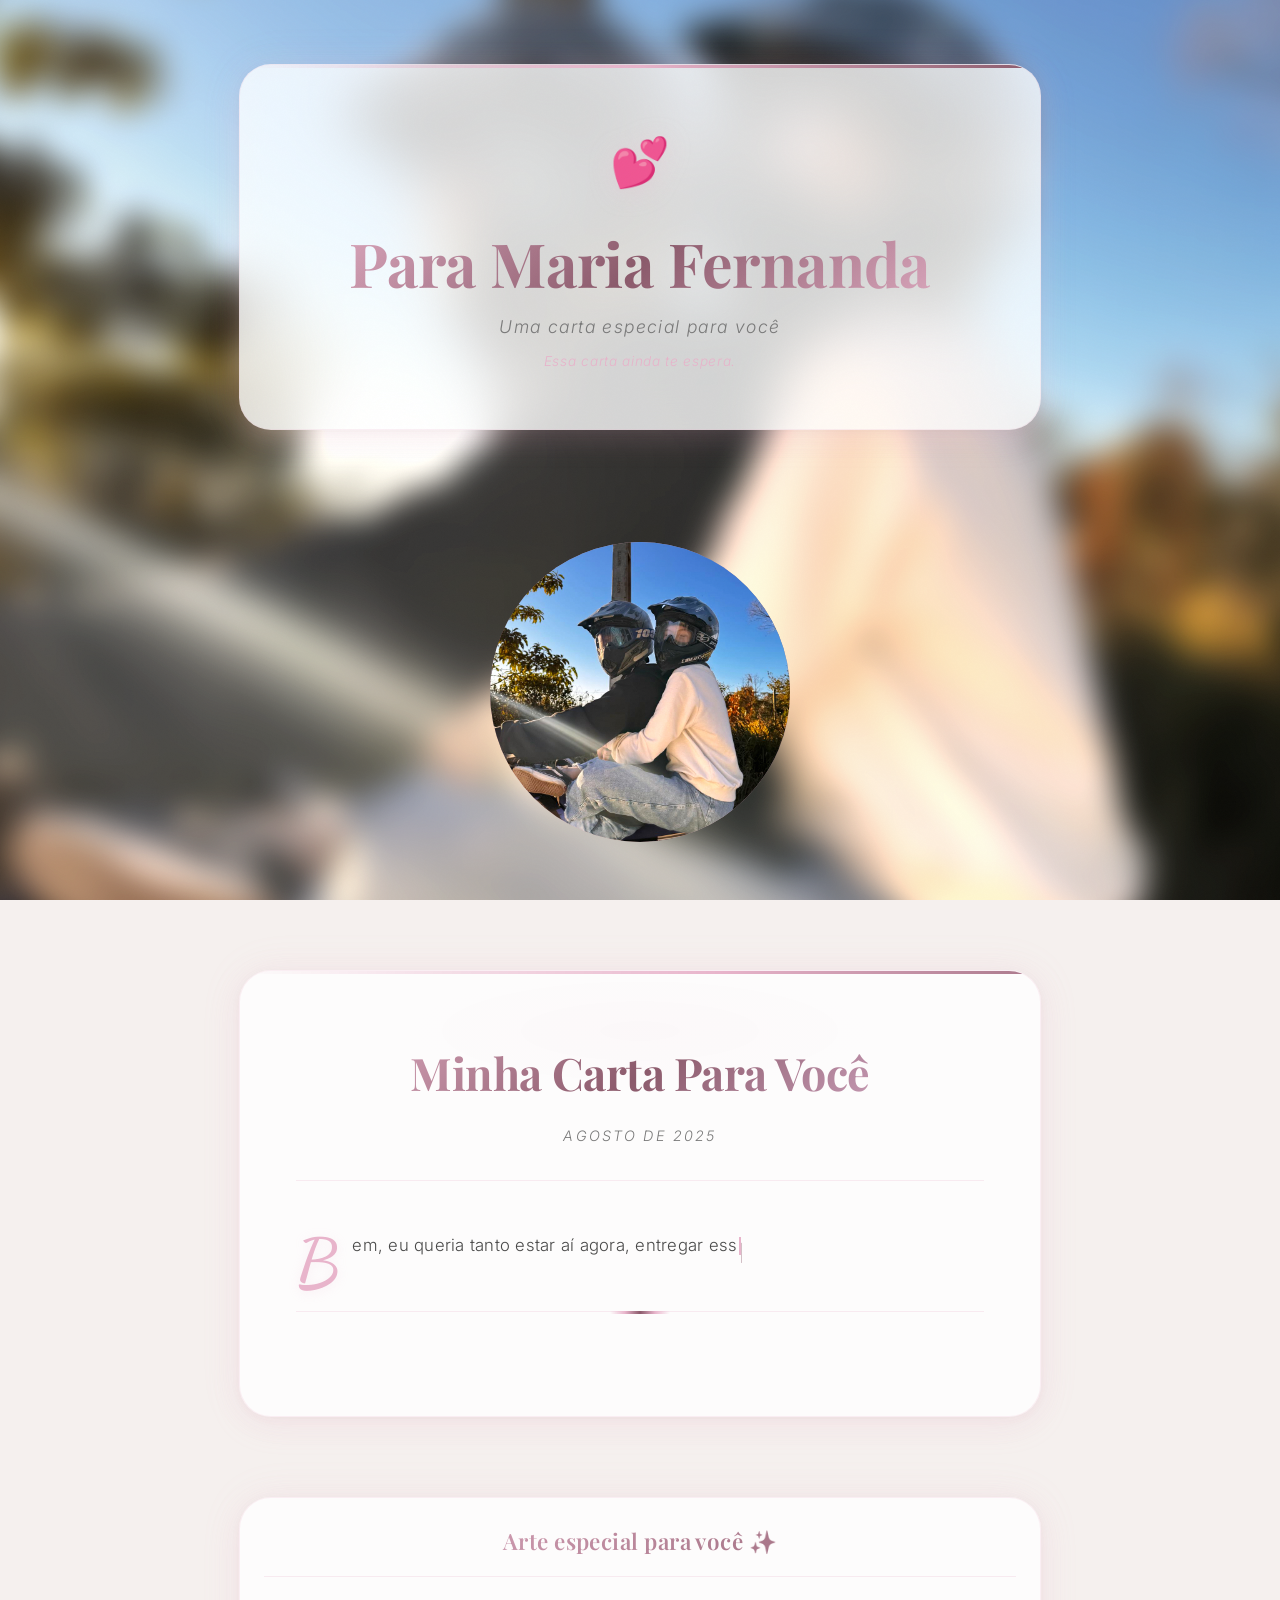
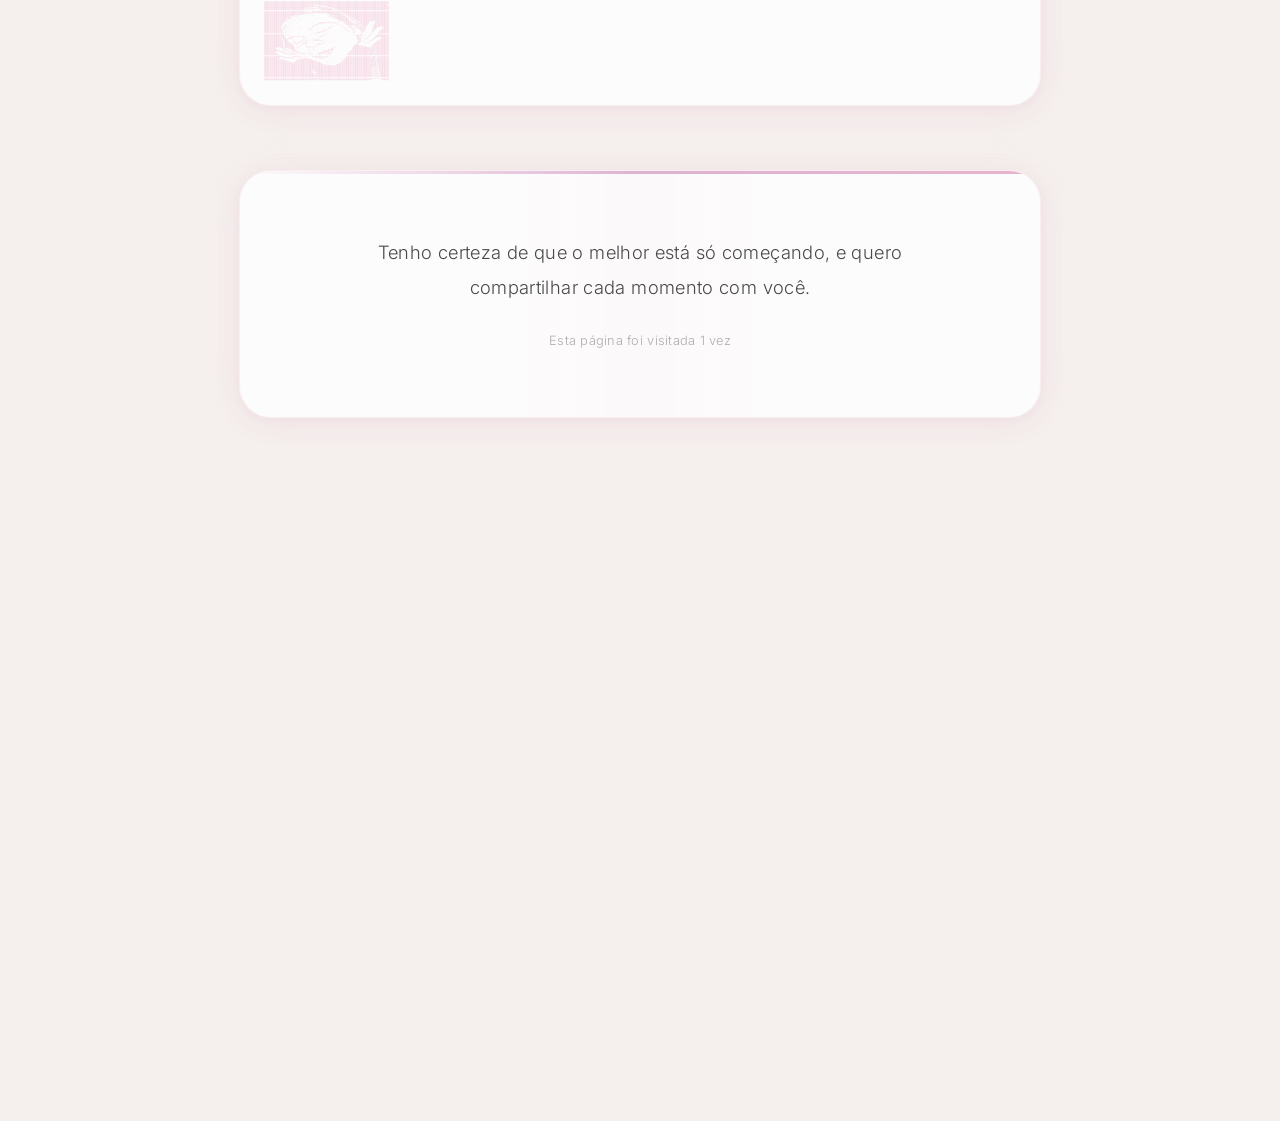
==== commit 3885ec8a: "updated" ====
--- a/index.html
+++ b/index.html
@@ -13,7 +13,7 @@
     <!-- Open Graph -->
     <meta property="og:title" content="Para Maria Fernanda Almeida Sperafico | Com Amor, Murilo">
     <meta property="og:description" content="Uma história de amor para Mafe Sperafico, de Reserva, PR. Uma carta que atravessa o tempo.">
-    <meta property="og:image" content="https://murilosav.github.io/mafe/2.jpeg">
+    <meta property="og:image" content="https://murilosav.github.io/mafe/mafesperafico.jpeg">
     <meta property="og:url" content="https://murilosav.github.io/mafe/">
     <meta property="og:type" content="website">
     <meta property="og:locale" content="pt_BR">
@@ -24,7 +24,7 @@
     <meta name="twitter:card" content="summary_large_image">
     <meta name="twitter:title" content="Para Maria Fernanda Almeida Sperafico | Com Amor">
     <meta name="twitter:description" content="Uma carta de amor para Mafe Sperafico, de Reserva, PR.">
-    <meta name="twitter:image" content="https://murilosav.github.io/mafe/2.jpeg">
+    <meta name="twitter:image" content="https://murilosav.github.io/mafe/mafesperafico.jpeg">
 
     <!-- Theme color -->
     <meta name="theme-color" content="#e8b4cb">
@@ -110,7 +110,7 @@
 
     <!-- Foto de fundo com blur -->
     <div class="background-photo">
-        <img src="./2.jpeg" alt="Foto de Maria Fernanda Almeida Sperafico em Reserva PR" id="backgroundImg">
+        <img src="./mafesperafico.jpeg" alt="Foto de Maria Fernanda Almeida Sperafico em Reserva PR" id="backgroundImg">
         <div class="photo-overlay"></div>
     </div>
 
@@ -131,7 +131,7 @@
         <section class="featured-photo-section" data-section="photo">
             <div class="featured-photo-container">
                 <div class="photo-frame-special" id="photoFrame">
-                    <img src="./2.jpeg" alt="Maria Fernanda Almeida Sperafico na moto em Reserva PR, agosto de 2025">
+                    <img src="./mafesperafico.jpeg" alt="Maria Fernanda Almeida Sperafico na moto em Reserva PR, agosto de 2025">
                 </div>
             </div>
         </section>
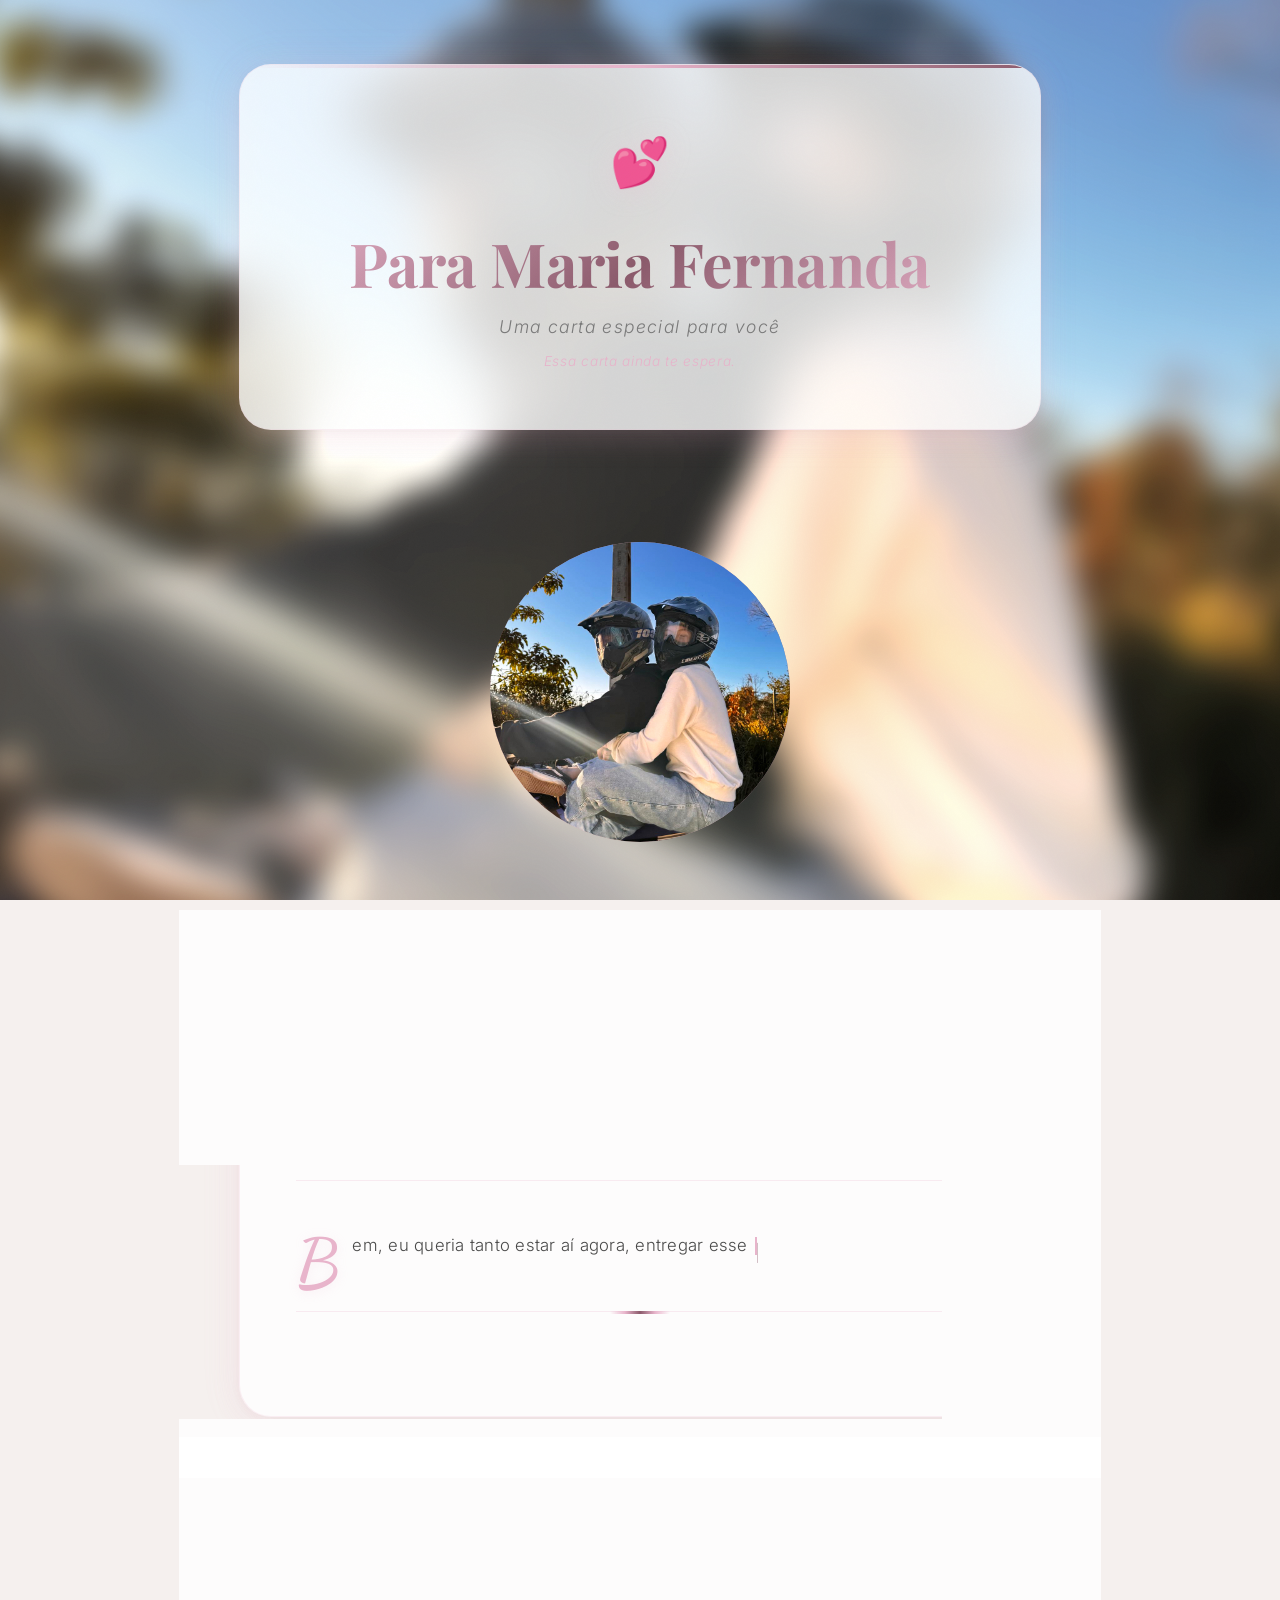
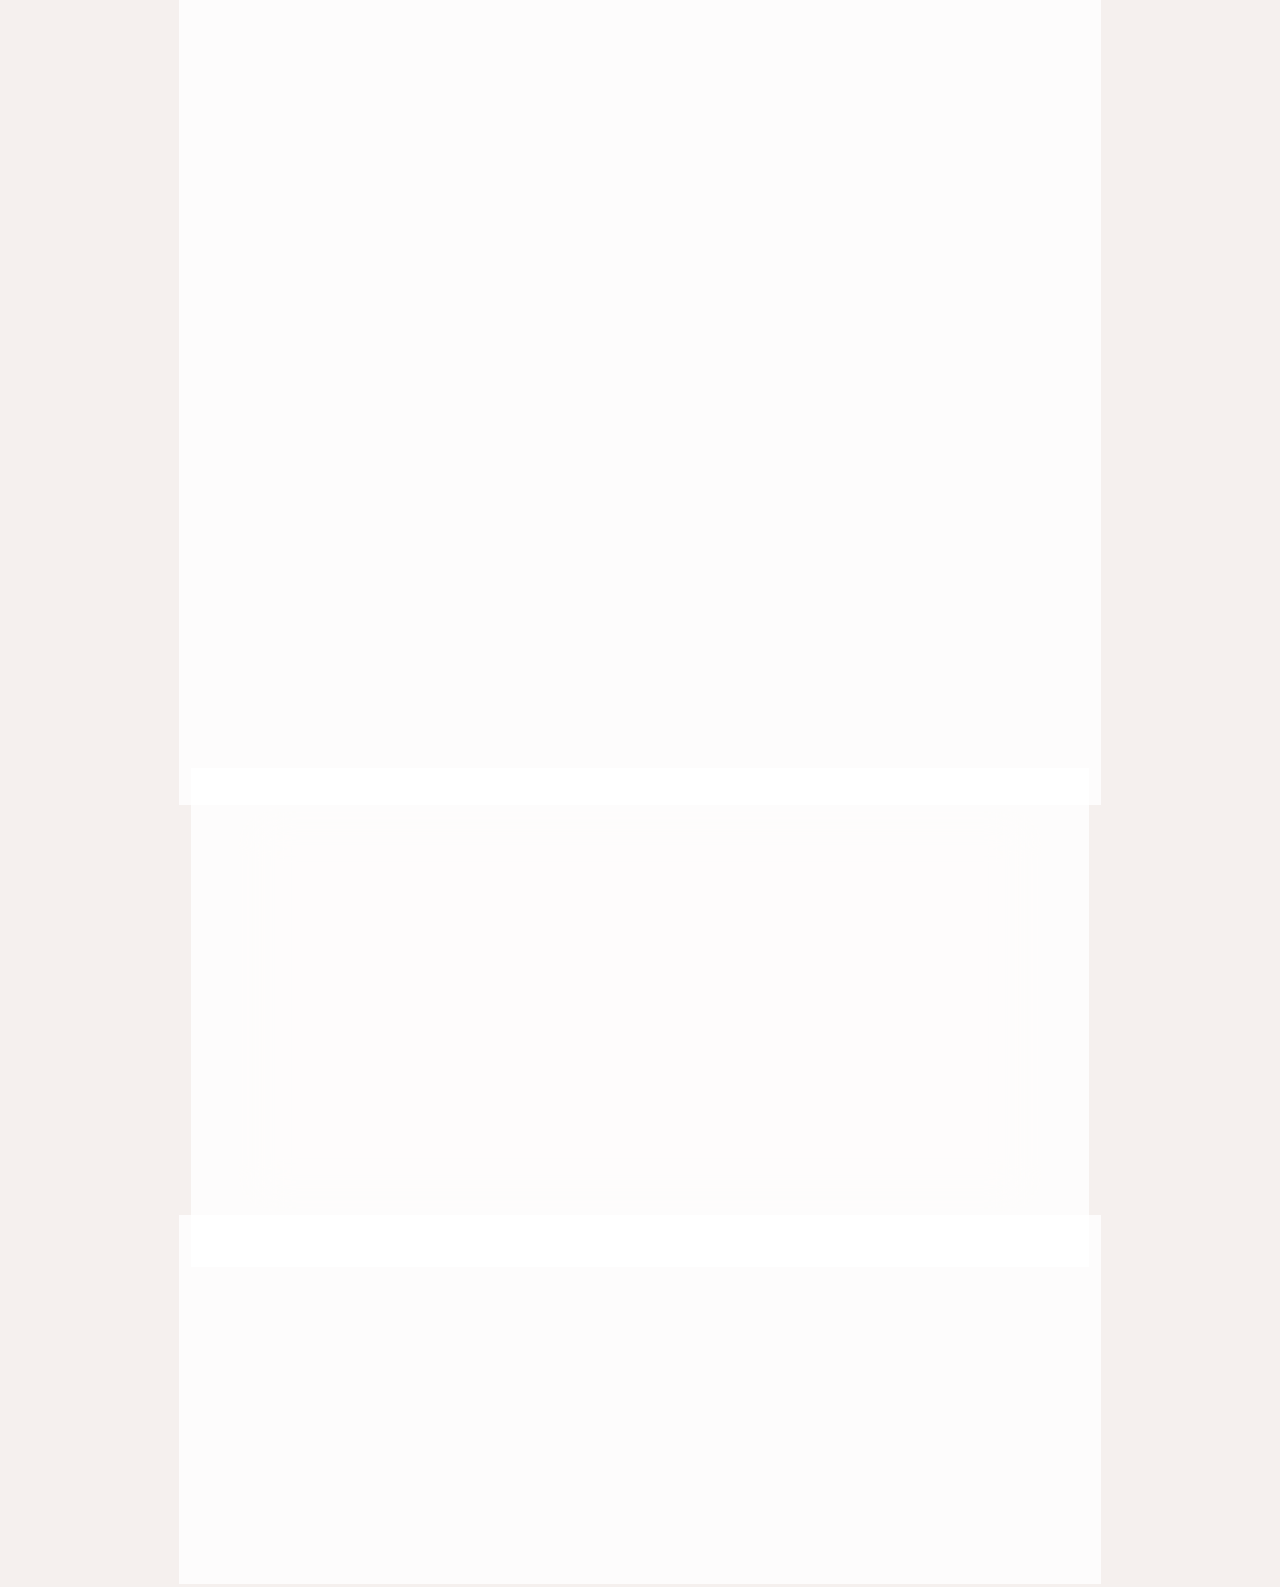
==== commit af84032f: "updated" ====
--- a/index.html
+++ b/index.html
@@ -250,6 +250,13 @@
             </div>
         </section>
 
+        <!-- Nossa playlist -->
+        <section class="playlist-section" data-section="playlist">
+            <div class="playlist-card">
+                <iframe style="border-radius:12px" src="https://open.spotify.com/embed/playlist/6tzFFo9O7Q4yp77ng6qUHh?utm_source=generator&theme=0" width="100%" height="352" frameBorder="0" allowfullscreen="" allow="autoplay; clipboard-write; encrypted-media; fullscreen; picture-in-picture" loading="lazy"></iframe>
+            </div>
+        </section>
+
         <!-- Mensagem final -->
         <footer class="final-section" data-section="footer">
             <div class="final-message-card">
--- a/style.css
+++ b/style.css
@@ -950,6 +950,35 @@
 }
 
 /* ============================================================
+   PLAYLIST SECTION
+   ============================================================ */
+
+.playlist-section {
+    margin: 4rem 0;
+}
+
+.playlist-card {
+    background: var(--bg-card);
+    backdrop-filter: blur(24px) saturate(1.4);
+    -webkit-backdrop-filter: blur(24px) saturate(1.4);
+    border-radius: var(--radius-lg);
+    padding: 1.5rem;
+    border: 1px solid var(--glass-border);
+    box-shadow: var(--shadow-soft);
+    overflow: hidden;
+    transition: border-color var(--transition-base);
+}
+
+.playlist-card:hover {
+    border-color: rgba(232, 180, 203, 0.35);
+}
+
+.playlist-card iframe {
+    display: block;
+    border-radius: 12px;
+}
+
+/* ============================================================
    EASTER EGGS
    ============================================================ */
 
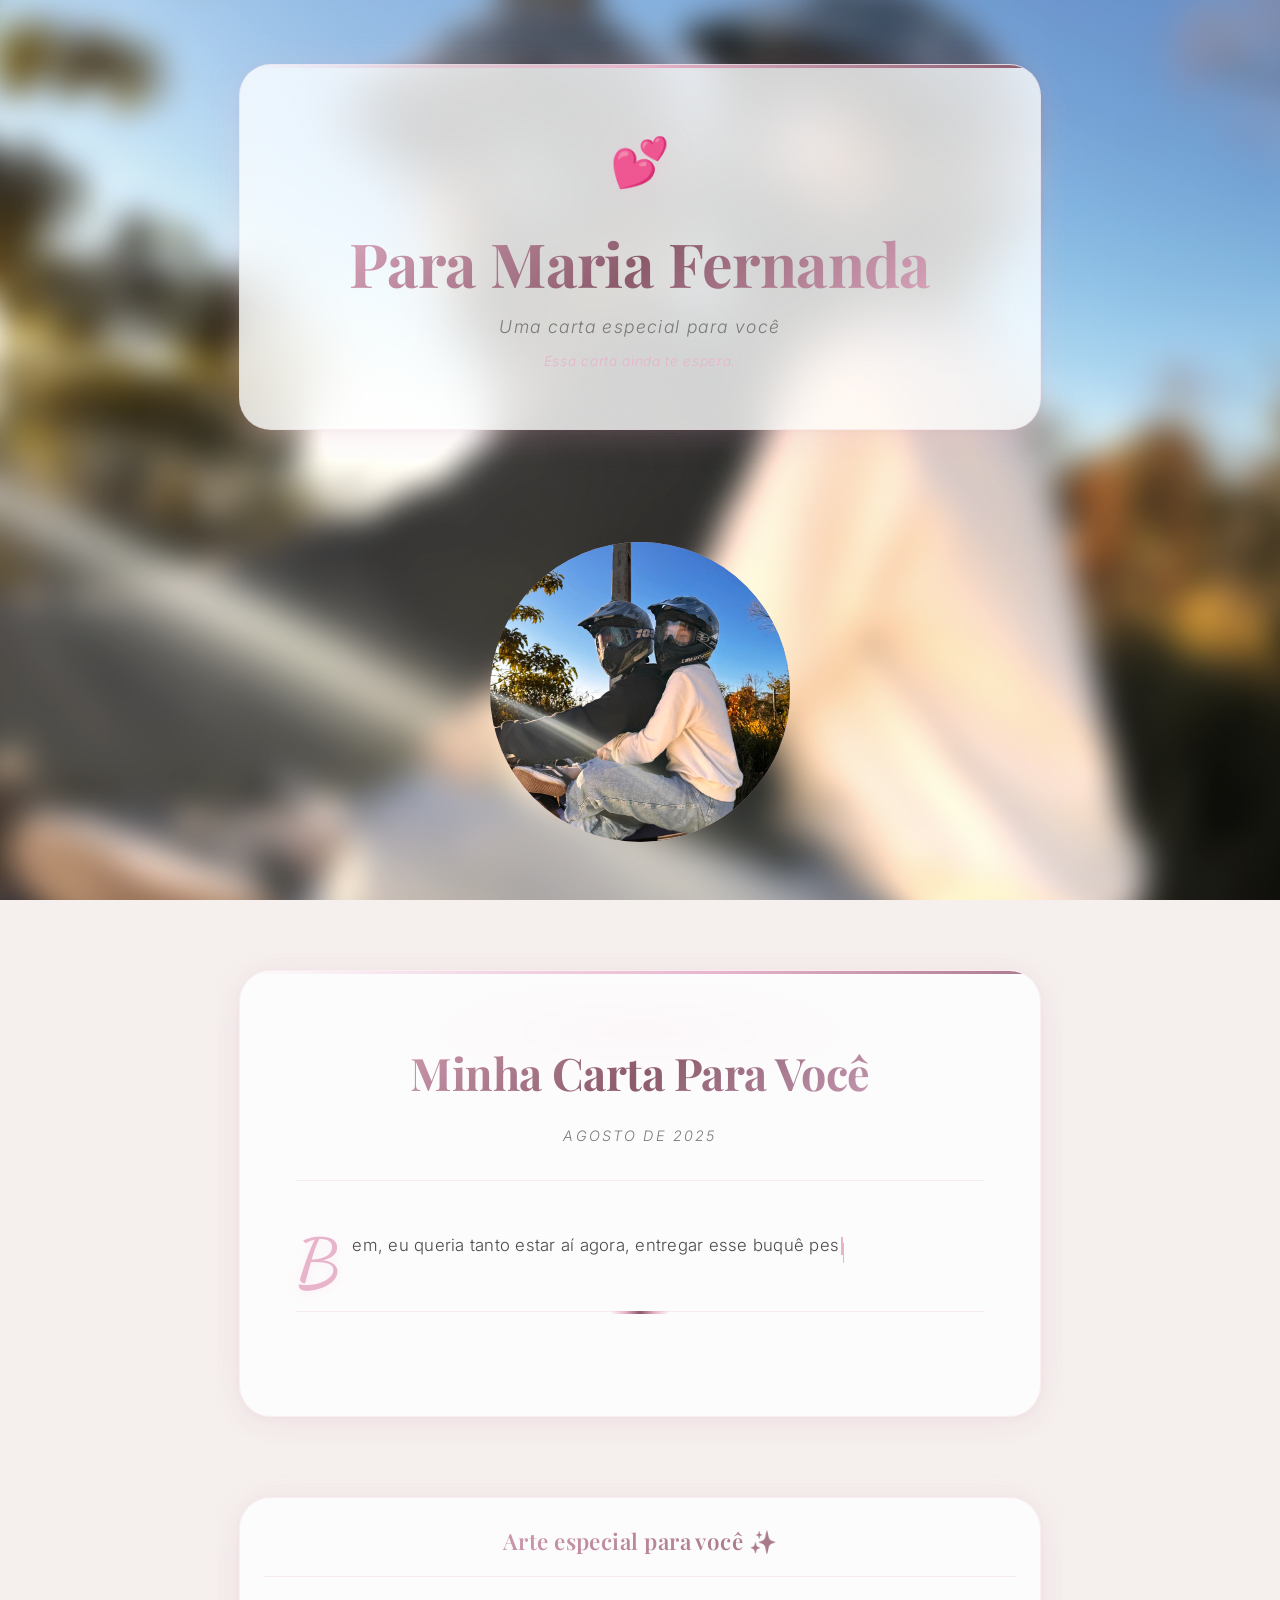
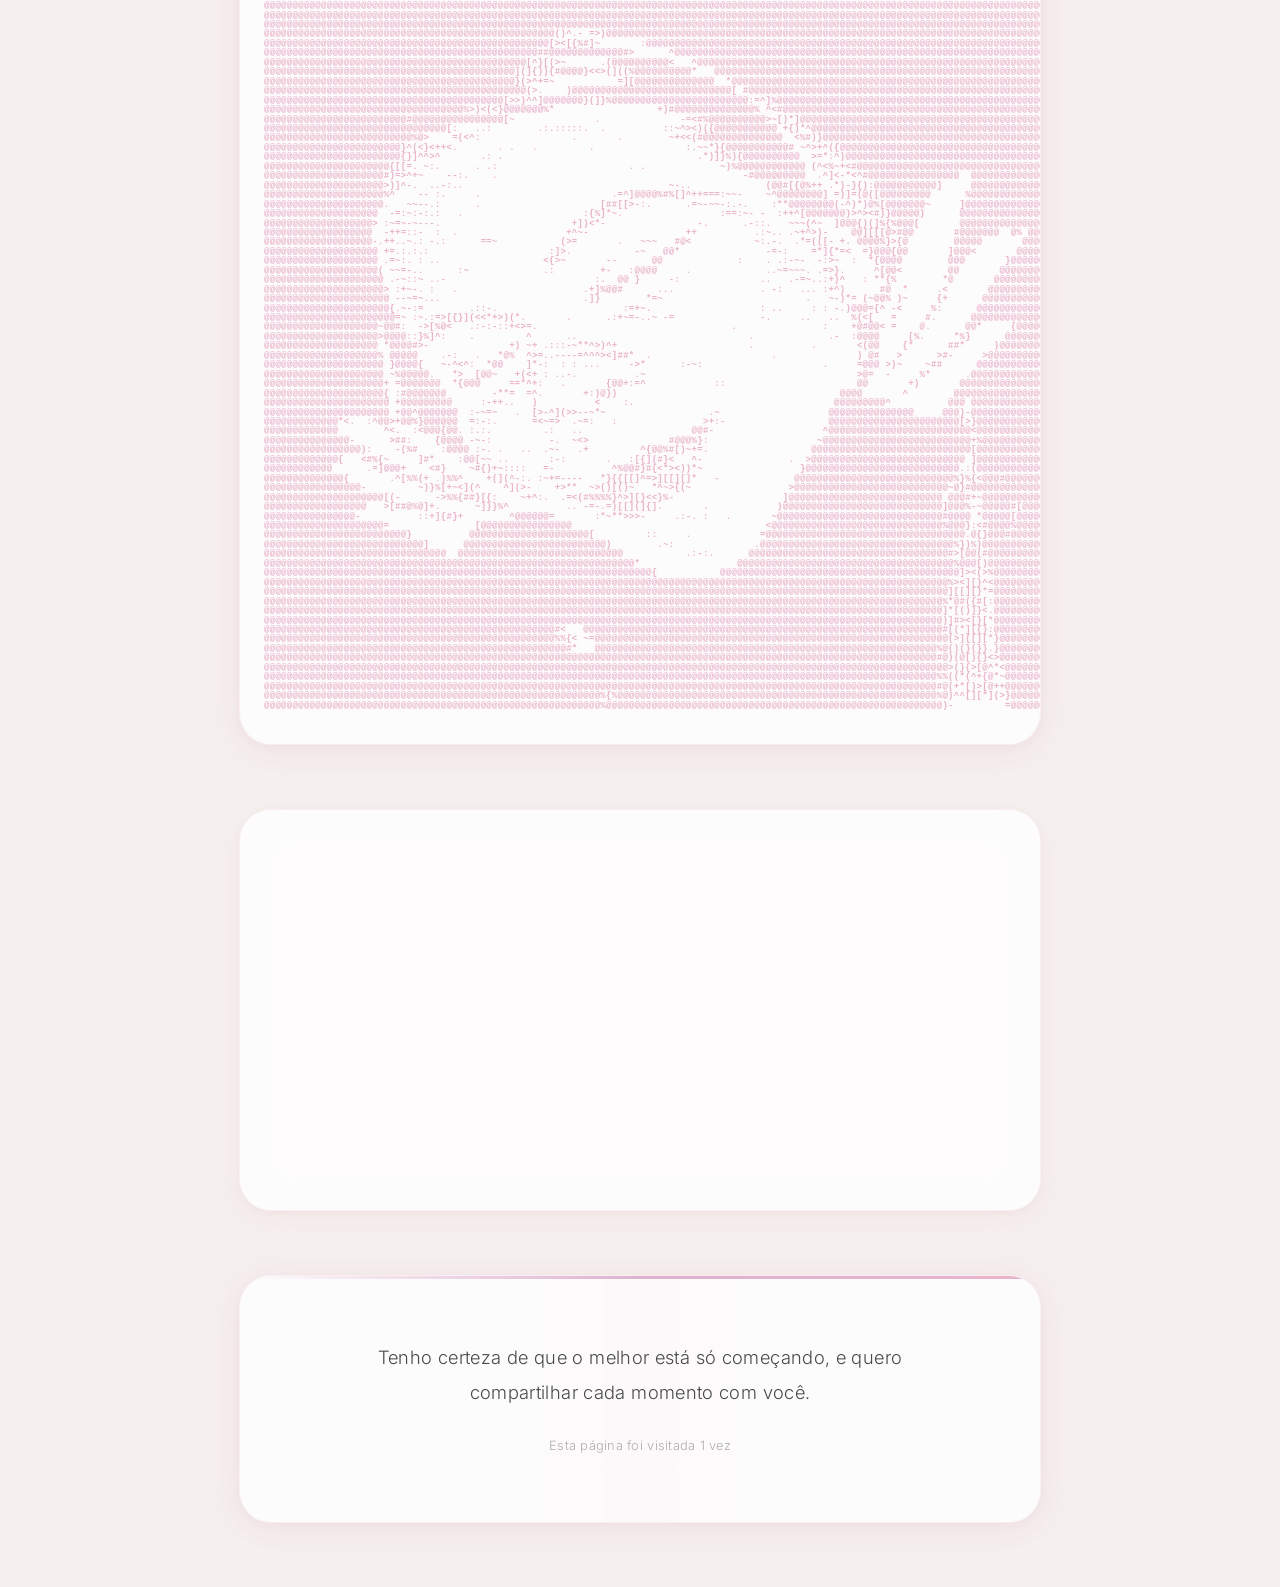
==== commit 9adb1007: "Update index.html" ====
--- a/index.html
+++ b/index.html
@@ -80,6 +80,15 @@
     <link rel="icon" type="image/svg+xml" href="data:image/svg+xml,%3Csvg xmlns='http://www.w3.org/2000/svg' viewBox='0 0 100 100'%3E%3Cdefs%3E%3ClinearGradient id='g' x1='0' y1='0' x2='1' y2='1'%3E%3Cstop offset='0%25' stop-color='%23e8b4cb'/%3E%3Cstop offset='100%25' stop-color='%238b5a6b'/%3E%3C/linearGradient%3E%3C/defs%3E%3Cpath d='M50 88 C25 65 5 50 5 32 5 18 15 8 28 8c8 0 15 5 22 15C57 13 64 8 72 8c13 0 23 10 23 24 0 18-20 33-45 56z' fill='url(%23g)'/%3E%3C/svg%3E">
 
     <link rel="stylesheet" href="style.css">
+
+    <!-- Google Analytics -->
+    <script async src="https://www.googletagmanager.com/gtag/js?id=G-PHGW3ZGHSE"></script>
+    <script>
+      window.dataLayer = window.dataLayer || [];
+      function gtag(){dataLayer.push(arguments);}
+      gtag('js', new Date());
+      gtag('config', 'G-PHGW3ZGHSE');
+    </script>
 </head>
 <body>
 
